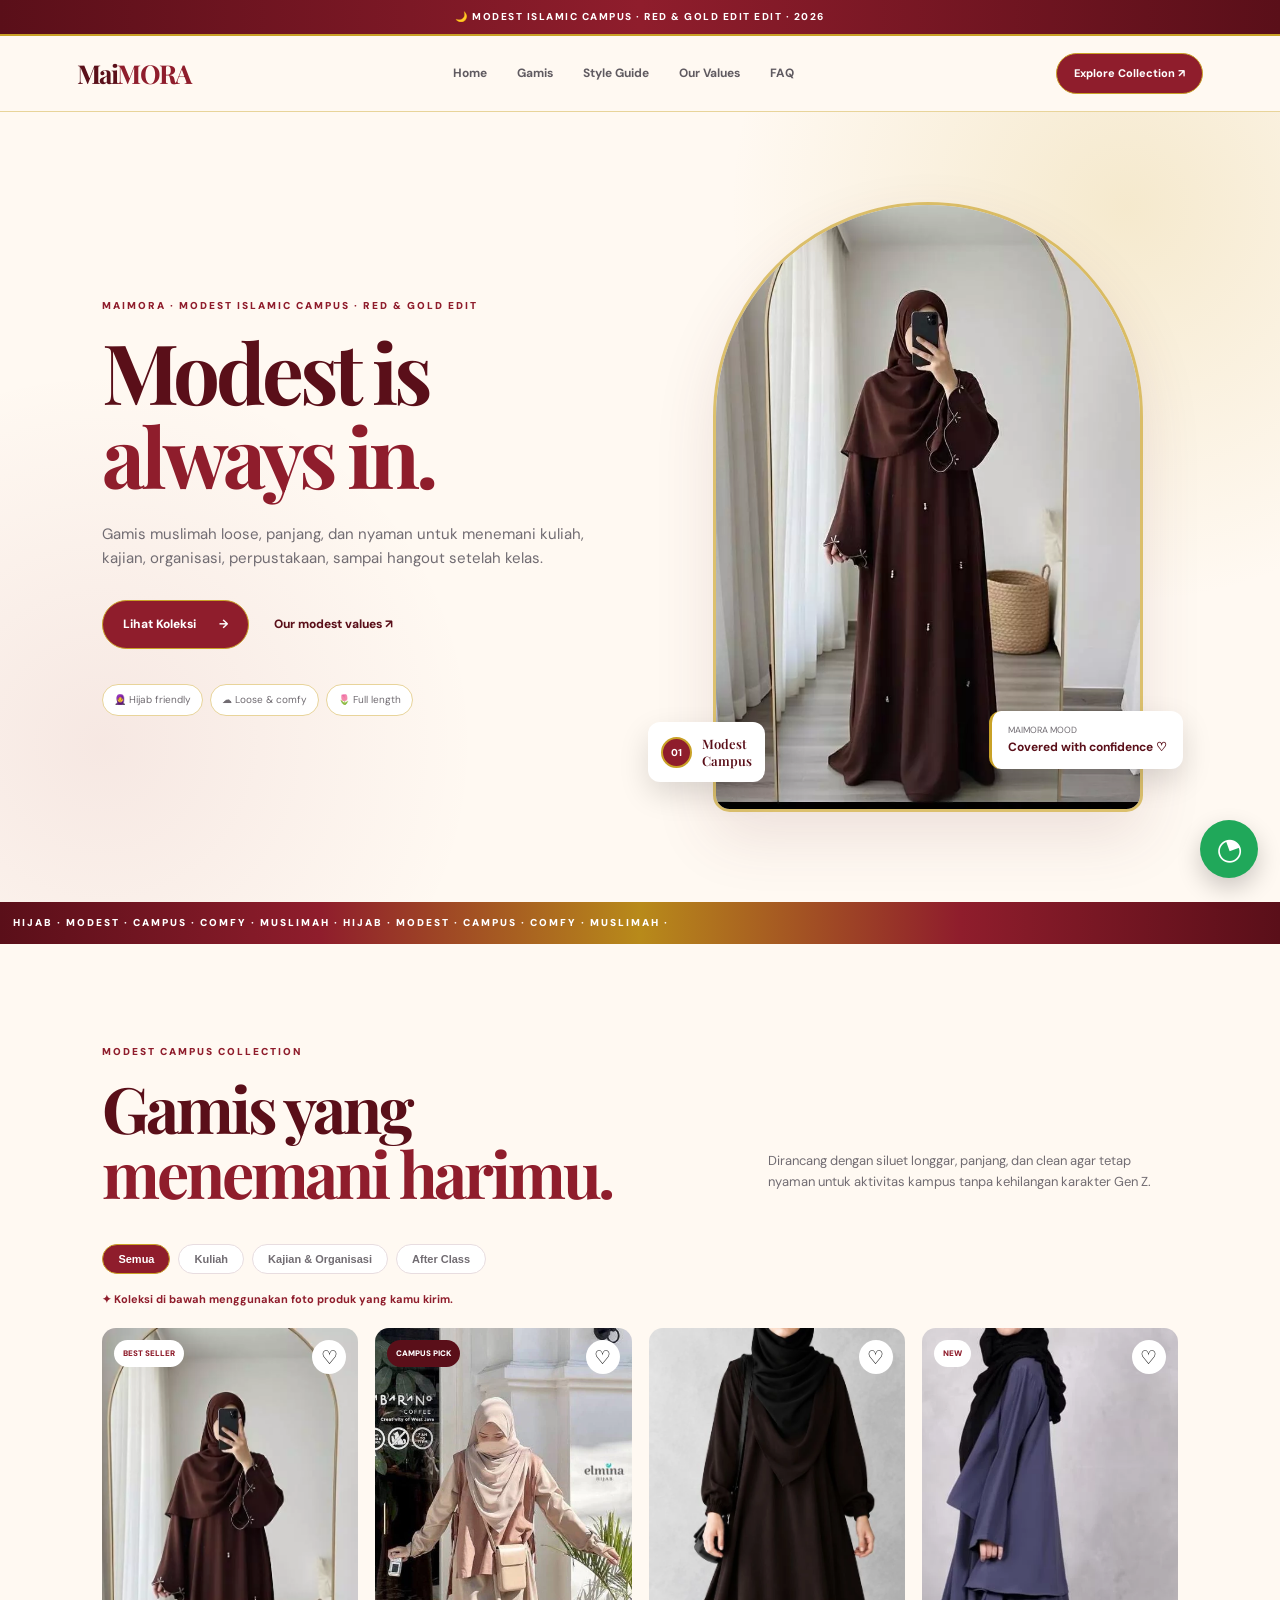
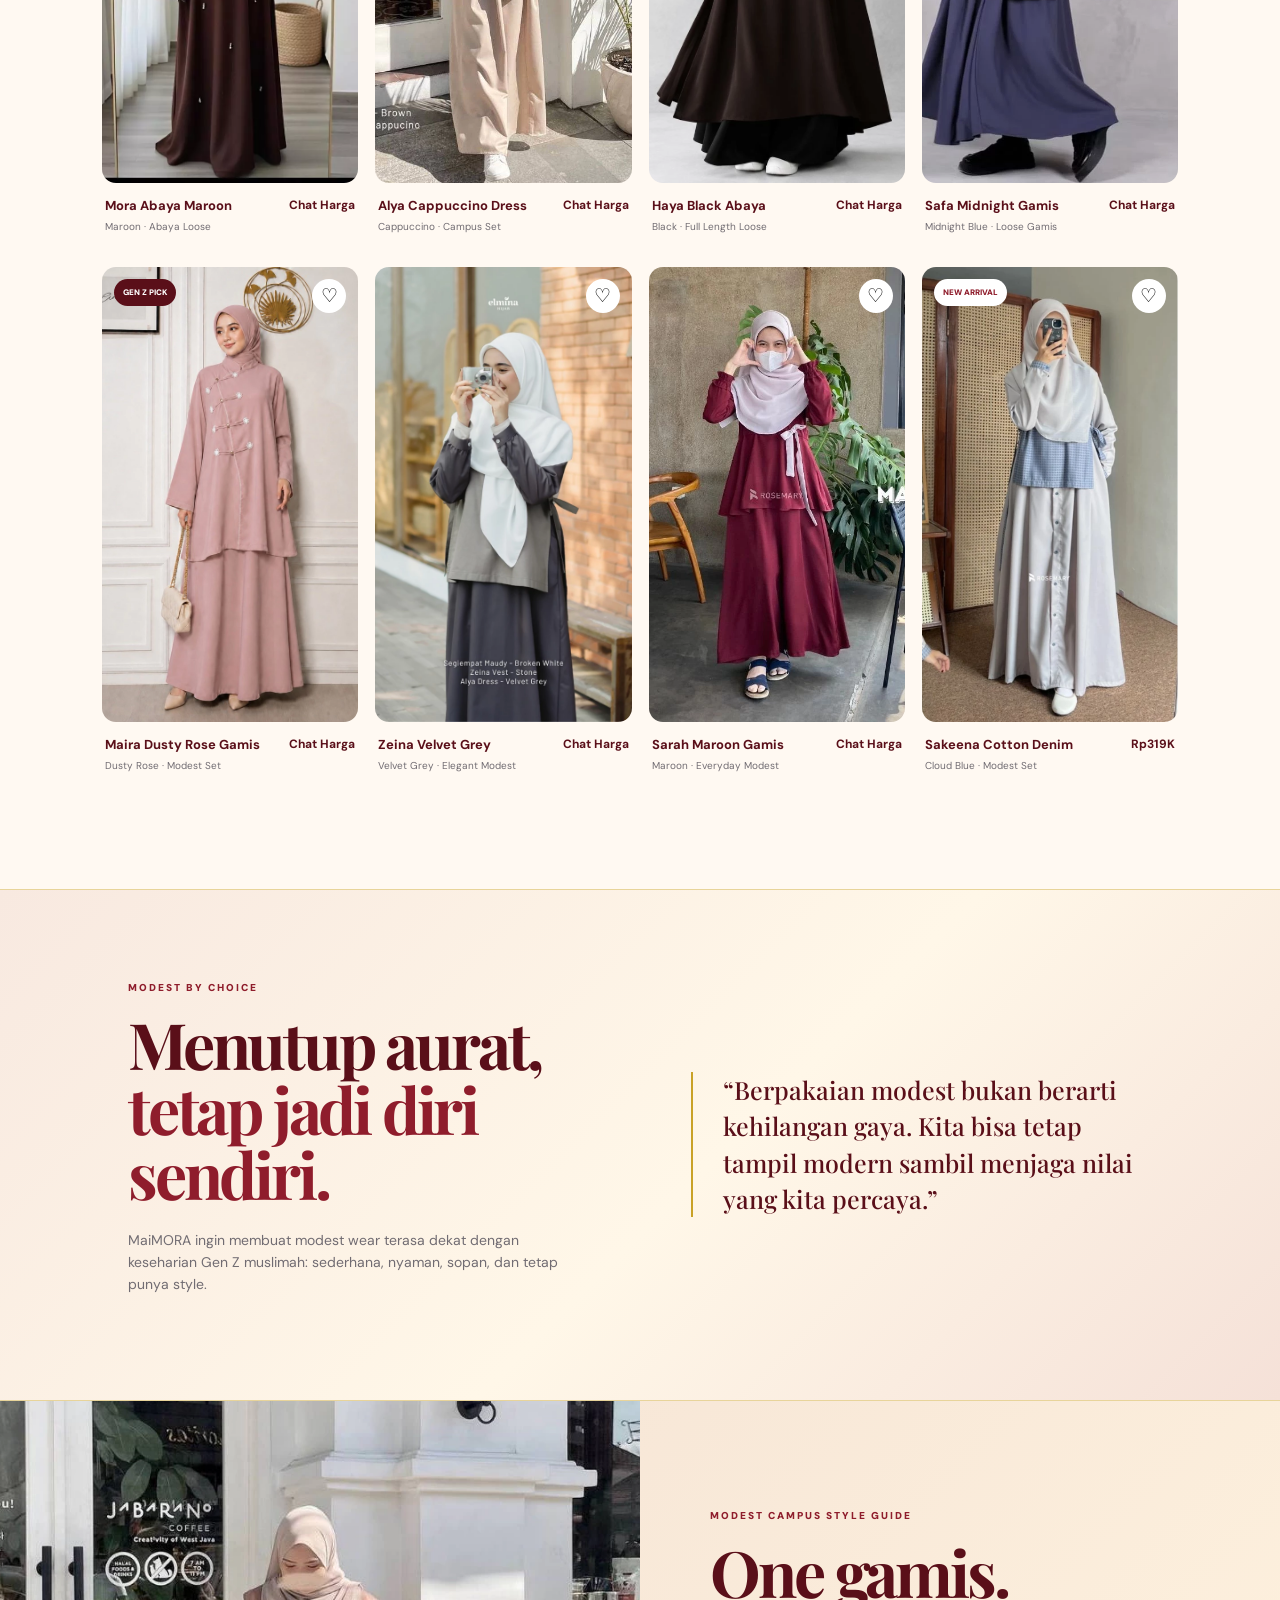
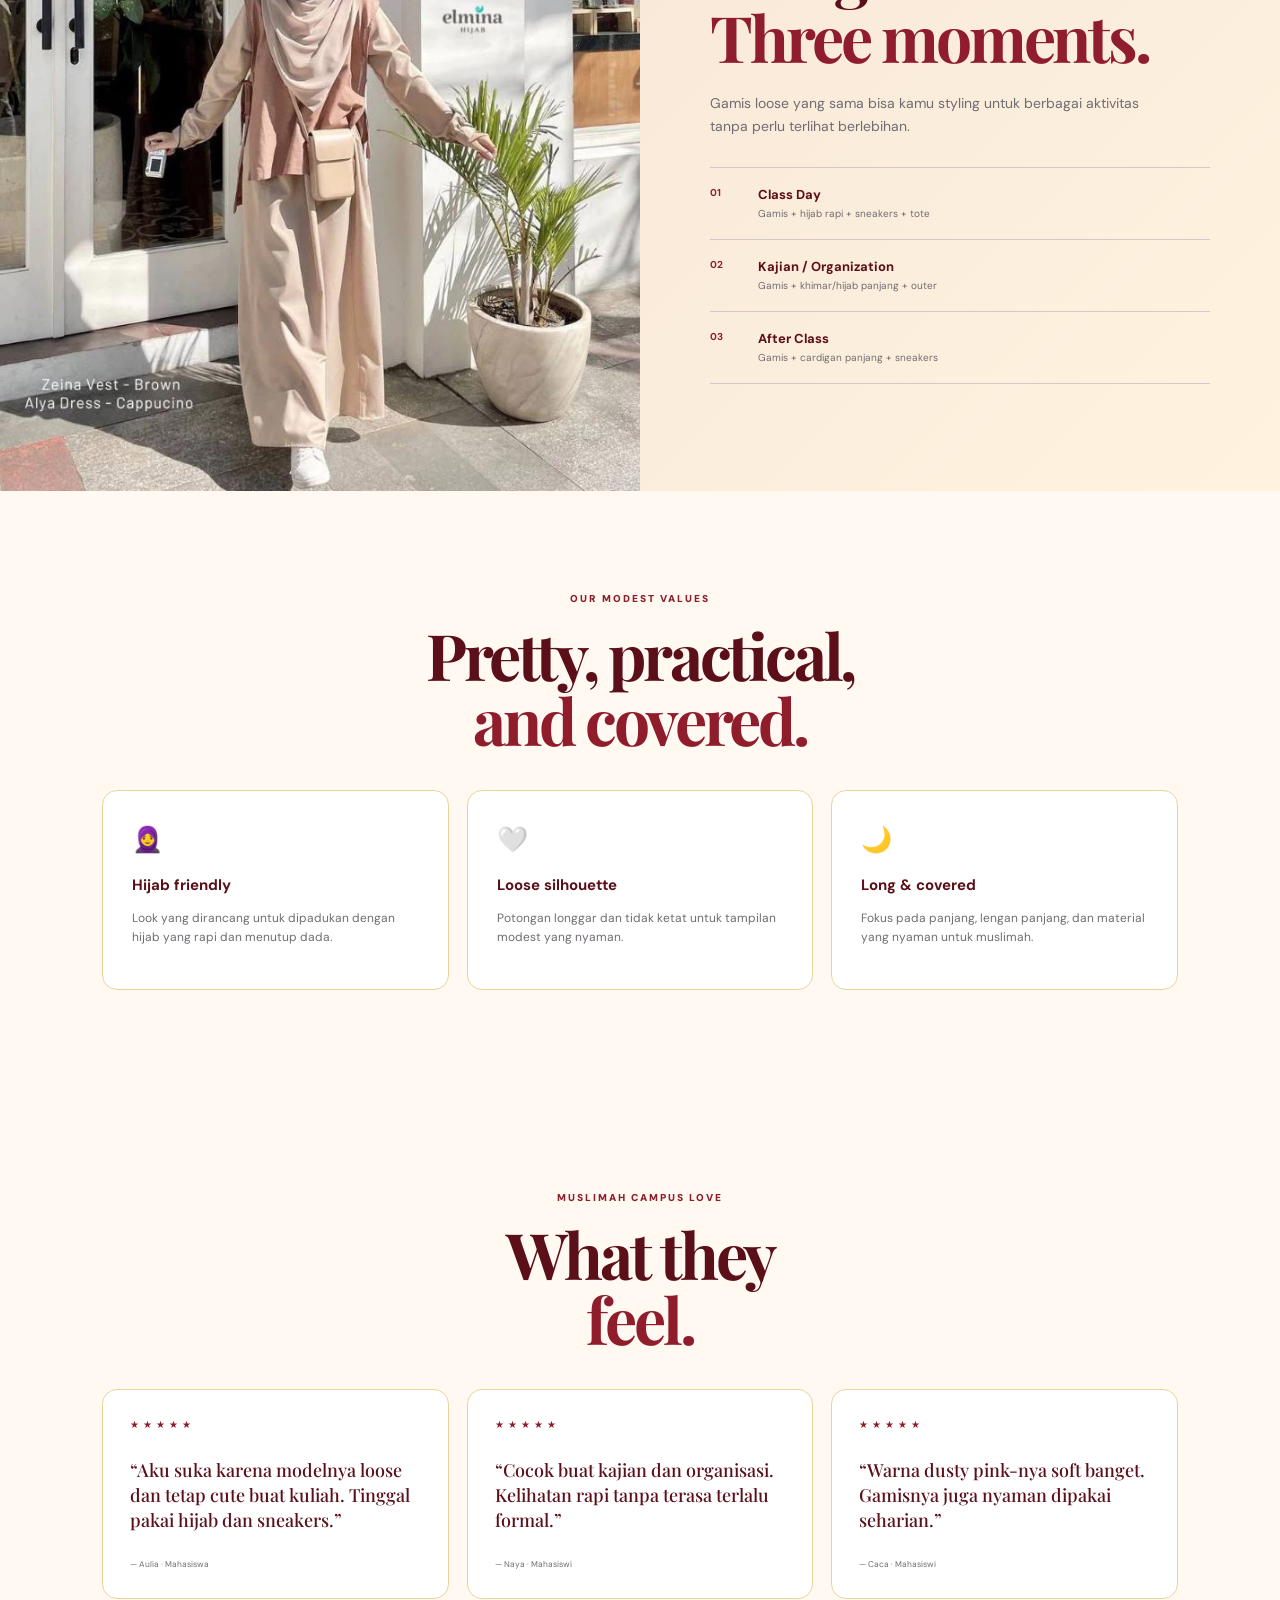
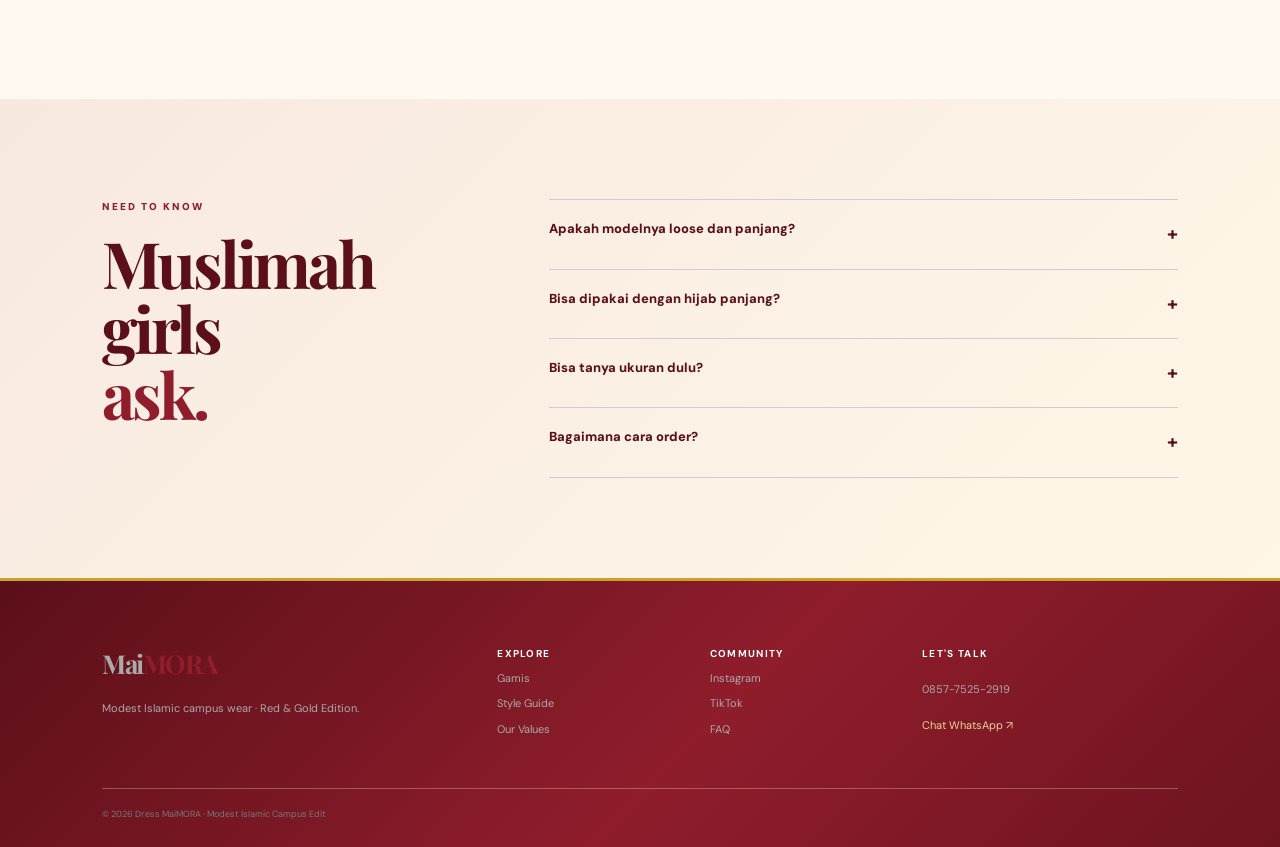
==== index.html @ 1675622a "Add files via upload" ====
<!doctype html><html lang="id"><head><meta charset="utf-8"><meta name="viewport" content="width=device-width,initial-scale=1"><meta name="description" content="Dress MaiMORA — modest Islamic campus wear untuk muslimah Gen Z"><title>Dress MaiMORA — Modest Islamic Campus</title><link rel="preconnect" href="https://fonts.googleapis.com"><link rel="preconnect" href="https://fonts.gstatic.com" crossorigin><link href="https://fonts.googleapis.com/css2?family=DM+Sans:wght@400;500;600;700;800&family=Playfair+Display:wght@500;600;700&display=swap" rel="stylesheet"><link rel="stylesheet" href="style.css"></head>
<body>
<div class="topbar">🌙 MODEST ISLAMIC CAMPUS · RED & GOLD EDIT EDIT · 2026</div>
<header><a class="logo" href="#home">Mai<span>MORA</span></a><button class="menu" aria-label="Buka menu">☰</button><nav><a href="#home">Home</a><a href="#collection">Gamis</a><a href="#style">Style Guide</a><a href="#values">Our Values</a><a href="#faq">FAQ</a></nav><a class="shop" href="#collection">Explore Collection ↗</a></header>
<main id="home">
<section class="hero">
<div class="hero-copy"><p class="eyebrow">MAIMORA · MODEST ISLAMIC CAMPUS · RED & GOLD EDIT</p><h1>Modest is<br><em>always in.</em></h1><p class="lead">Gamis muslimah loose, panjang, dan nyaman untuk menemani kuliah, kajian, organisasi, perpustakaan, sampai hangout setelah kelas.</p><div class="actions"><a class="btn" href="#collection">Lihat Koleksi <b>→</b></a><a class="link" href="#values">Our modest values ↗</a></div><div class="chips"><span>🧕 Hijab friendly</span><span>☁ Loose & comfy</span><span>🌷 Full length</span></div></div>
<div class="hero-art"><div class="hero-photo"><img src="assets/01-noor-chocolate-abaya.png" alt="Gamis abaya cokelat muslimah"></div><div class="quote-card"><small>MAIMORA MOOD</small><strong>Covered with confidence ♡</strong></div><div class="new-card"><b>01</b><span>Modest<br>Campus</span></div></div>
</section>
<div class="ticker">HIJAB · MODEST · CAMPUS · COMFY · MUSLIMAH · HIJAB · MODEST · CAMPUS · COMFY · MUSLIMAH ·</div>

<section class="section" id="collection">
<div class="heading"><div><p class="eyebrow">MODEST CAMPUS COLLECTION</p><h2>Gamis yang<br><em>menemani harimu.</em></h2></div><p>Dirancang dengan siluet longgar, panjang, dan clean agar tetap nyaman untuk aktivitas kampus tanpa kehilangan karakter Gen Z.</p></div>
<div class="filters"><button class="active" data-filter="all">Semua</button><button data-filter="daily">Kuliah</button><button data-filter="event">Kajian & Organisasi</button><button data-filter="hangout">After Class</button></div>
<p class="collection-note">✦ Koleksi di bawah menggunakan foto produk yang kamu kirim.</p><div class="products">
<article class="product" data-cat="event"><div class="pic"><img src="assets/mora-abaya-maroon.png" alt="Mora Abaya Maroon"><span>BEST SELLER</span><button class="fav">♡</button></div><div class="info"><div><h3>Mora Abaya Maroon</h3><p>Maroon · Abaya Loose</p></div><b>Chat Harga</b></div></article>
<article class="product" data-cat="hangout"><div class="pic"><img src="assets/02-cappuccino-campus.png" alt="Gamis cappuccino muslimah untuk campus"><span class="dark">CAMPUS PICK</span><button class="fav">♡</button></div><div class="info"><div><h3>Alya Cappuccino Dress</h3><p>Cappuccino · Campus Set</p></div><b>Chat Harga</b></div></article>
<article class="product" data-cat="daily"><div class="pic"><img src="assets/02-haya-black-abaya.png" alt="Gamis abaya hitam muslimah"><button class="fav">♡</button></div><div class="info"><div><h3>Haya Black Abaya</h3><p>Black · Full Length Loose</p></div><b>Chat Harga</b></div></article>
<article class="product" data-cat="daily"><div class="pic"><img src="assets/03-safa-midnight-gamis.png" alt="Gamis navy gelap muslimah"><span>NEW</span><button class="fav">♡</button></div><div class="info"><div><h3>Safa Midnight Gamis</h3><p>Midnight Blue · Loose Gamis</p></div><b>Chat Harga</b></div></article>
<article class="product" data-cat="hangout"><div class="pic"><img src="assets/04-maira-dusty-rose-gamis.png" alt="Gamis dusty rose muslimah"><span class="dark">GEN Z PICK</span><button class="fav">♡</button></div><div class="info"><div><h3>Maira Dusty Rose Gamis</h3><p>Dusty Rose · Modest Set</p></div><b>Chat Harga</b></div></article>
<article class="product" data-cat="event"><div class="pic"><img src="assets/06-grey-velvet.png" alt="Gamis grey velvet muslimah"><button class="fav">♡</button></div><div class="info"><div><h3>Zeina Velvet Grey</h3><p>Velvet Grey · Elegant Modest</p></div><b>Chat Harga</b></div></article>
<article class="product" data-cat="daily"><div class="pic"><img src="assets/05-sarah-maroon-gamis.png" alt="Gamis maroon muslimah"><button class="fav">♡</button></div><div class="info"><div><h3>Sarah Maroon Gamis</h3><p>Maroon · Everyday Modest</p></div><b>Chat Harga</b></div></article>
<article class="product" data-cat="daily">
<div class="pic"><img src="assets/sakeena-cotton-denim-new.png" alt="Sakeena Cotton Denim Gamis Muslimah">
<span>NEW ARRIVAL</span><button class="fav">♡</button></div>
<div class="info"><div><h3>Sakeena Cotton Denim</h3><p>Cloud Blue · Modest Set</p></div><b>Rp319K</b></div>
</article></div></section>

<section class="islamic-note"><div><p class="eyebrow">MODEST BY CHOICE</p><h2>Menutup aurat,<br><em>tetap jadi diri sendiri.</em></h2><p>MaiMORA ingin membuat modest wear terasa dekat dengan keseharian Gen Z muslimah: sederhana, nyaman, sopan, dan tetap punya style.</p></div><div class="dua">“Berpakaian modest bukan berarti kehilangan gaya. Kita bisa tetap tampil modern sambil menjaga nilai yang kita percaya.”</div></section>

<section class="split" id="style"><div class="split-img"><img src="assets/02-cappuccino-campus.png" alt="Inspirasi outfit modest campus muslimah"></div><div class="split-copy"><p class="eyebrow">MODEST CAMPUS STYLE GUIDE</p><h2>One gamis.<br><em>Three moments.</em></h2><p>Gamis loose yang sama bisa kamu styling untuk berbagai aktivitas tanpa perlu terlihat berlebihan.</p><div class="moods"><div><b>01</b><span><strong>Class Day</strong><small>Gamis + hijab rapi + sneakers + tote</small></span></div><div><b>02</b><span><strong>Kajian / Organization</strong><small>Gamis + khimar/hijab panjang + outer</small></span></div><div><b>03</b><span><strong>After Class</strong><small>Gamis + cardigan panjang + sneakers</small></span></div></div></div></section>

<section class="section" id="values"><div class="heading center"><div><p class="eyebrow">OUR MODEST VALUES</p><h2>Pretty, practical,<br><em>and covered.</em></h2></div></div><div class="reason-grid"><div><i>🧕</i><h3>Hijab friendly</h3><p>Look yang dirancang untuk dipadukan dengan hijab yang rapi dan menutup dada.</p></div><div><i>🤍</i><h3>Loose silhouette</h3><p>Potongan longgar dan tidak ketat untuk tampilan modest yang nyaman.</p></div><div><i>🌙</i><h3>Long & covered</h3><p>Fokus pada panjang, lengan panjang, dan material yang nyaman untuk muslimah.</p></div></div></section>

<section class="section reviews"><div class="heading center"><div><p class="eyebrow">MUSLIMAH CAMPUS LOVE</p><h2>What they<br><em>feel.</em></h2></div></div><div class="review-grid"><blockquote>★★★★★<p>“Aku suka karena modelnya loose dan tetap cute buat kuliah. Tinggal pakai hijab dan sneakers.”</p><small>— Aulia · Mahasiswa</small></blockquote><blockquote>★★★★★<p>“Cocok buat kajian dan organisasi. Kelihatan rapi tanpa terasa terlalu formal.”</p><small>— Naya · Mahasiswi</small></blockquote><blockquote>★★★★★<p>“Warna dusty pink-nya soft banget. Gamisnya juga nyaman dipakai seharian.”</p><small>— Caca · Mahasiswi</small></blockquote></div></section>

<section class="section faq" id="faq"><div><p class="eyebrow">NEED TO KNOW</p><h2>Muslimah girls<br><em>ask.</em></h2></div><div class="faqs"><details><summary>Apakah modelnya loose dan panjang?<b>+</b></summary><p>Campus Edit menggunakan konsep modest dengan siluet longgar dan panjang. Detail ukuran tetap perlu dicek melalui size chart sebelum order.</p></details><details><summary>Bisa dipakai dengan hijab panjang?<b>+</b></summary><p>Bisa. Koleksi dibuat dengan vibe hijab-friendly dan cocok dipadukan dengan hijab yang menutup dada.</p></details><details><summary>Bisa tanya ukuran dulu?<b>+</b></summary><p>Bisa. Hubungi admin melalui WhatsApp untuk size chart dan stok terbaru.</p></details><details><summary>Bagaimana cara order?<b>+</b></summary><p>Klik tombol WhatsApp di kanan bawah dan template pesan akan otomatis terisi.</p></details></div></section>
</main>
<footer><div class="foot-brand"><a class="logo">Mai<span>MORA</span></a><p>Modest Islamic campus wear · Red & Gold Edition.</p></div><div><b>Explore</b><a href="#collection">Gamis</a><a href="#style">Style Guide</a><a href="#values">Our Values</a></div><div><b>Community</b><a href="#">Instagram</a><a href="#">TikTok</a><a href="#faq">FAQ</a></div><div><b>Let's talk</b><p>0857-7525-2919</p><a class="wa-link" target="_blank" href="https://wa.me/6285775252919?text=HAI%20KAK%2C%20MAU%20DRESS%20MUSLIMAH......">Chat WhatsApp ↗</a></div><small class="copy">© 2026 Dress MaiMORA · Modest Islamic Campus Edit</small></footer>
<a class="wa" target="_blank" aria-label="Chat WhatsApp" href="https://wa.me/6285775252919?text=HAI%20KAK%2C%20MAU%20DRESS%20MUSLIMAH......"><span>◔</span><em>Chat via WhatsApp</em></a><button class="up">↑</button><script src="script.js"></script></body></html>
---- style.css ----
*{box-sizing:border-box}html{scroll-behavior:smooth}body{margin:0;background:#FFF9F2;color:#5A0F19;font-family:"DM Sans",sans-serif;line-height:1.6}a{text-decoration:none;color:inherit}img{display:block;width:100%;height:100%;object-fit:cover}.topbar{background:#5A0F19;color:#fff;text-align:center;padding:9px;font-size:10px;font-weight:800;letter-spacing:.15em}.logo{font:700 26px "Playfair Display",serif;letter-spacing:-.06em}.logo span,em{color:#8F1D2C;font-style:normal}header{height:76px;padding:0 6%;display:flex;align-items:center;justify-content:space-between;position:sticky;top:0;z-index:20;background:#FFF9F2f2;backdrop-filter:blur(15px);border-bottom:1px solid #e8dde0}nav{display:flex;gap:30px}nav a{font-size:12px;font-weight:700;color:#605b61}.shop,.btn{background:#5A0F19;color:#fff;border-radius:99px}.shop{font-size:11px;padding:11px 17px;font-weight:800}.menu{display:none;border:0;background:none;font-size:24px}.hero{min-height:calc(100vh - 110px);padding:55px 8%;display:grid;grid-template-columns:1fr 1fr;align-items:center;gap:7%}.eyebrow{color:#8F1D2C;font-size:10px;letter-spacing:.2em;font-weight:900;margin:0 0 15px}h1,h2{font-family:"Playfair Display",serif;line-height:1.02;letter-spacing:-.05em}h1{font-size:clamp(50px,6.5vw,88px);margin:0}h2{font-size:clamp(40px,5vw,64px);margin:0}.lead{color:#716c72;max-width:570px;font-size:15px;margin:24px 0 30px}.actions{display:flex;gap:25px;align-items:center}.btn{padding:14px 20px;font-size:12px;font-weight:800}.btn b{margin-left:20px}.link{font-size:12px;font-weight:800}.chips{display:flex;gap:7px;flex-wrap:wrap;margin-top:35px}.chips span{font-size:10px;color:#716c72;border:1px solid #e8dde0;background:#fff;padding:7px 11px;border-radius:99px}.hero-art{height:610px;position:relative;display:flex;justify-content:center}.hero-photo{height:100%;width:min(450px,86%);border-radius:230px 230px 18px 18px;overflow:hidden;box-shadow:0 25px 60px #6e344220}.quote-card{position:absolute;right:-1%;bottom:43px;background:#fff;border-radius:12px;padding:12px 16px;box-shadow:0 12px 30px #0002;display:flex;flex-direction:column}.quote-card small{font-size:9px;color:#716c72}.quote-card strong{font-size:12px}.new-card{position:absolute;left:-30px;bottom:30px;background:#fff;padding:13px;border-radius:12px;box-shadow:0 12px 30px #0002;display:flex;align-items:center;gap:10px;font:600 13px "Playfair Display",serif}.new-card b{width:31px;height:31px;background:#8F1D2C;color:#fff;border-radius:50%;display:grid;place-items:center;font:800 10px "DM Sans"}.ticker{background:#8F1D2C;color:#fff;overflow:hidden;white-space:nowrap;padding:13px;font-size:10px;font-weight:900;letter-spacing:.2em}.ticker span{display:inline-block;animation:scroll 24s linear infinite}@keyframes scroll{to{transform:translateX(-30%)}}.section{padding:100px 8%}.heading{display:flex;justify-content:space-between;align-items:end;gap:35px;margin-bottom:38px}.heading>p{max-width:410px;color:#716c72;font-size:13px}.center{justify-content:center;text-align:center}.filters{display:flex;gap:8px;flex-wrap:wrap;margin-bottom:25px}.filters button{border:1px solid #e8dde0;background:#fff;color:#716c72;padding:8px 15px;border-radius:99px;font-size:11px;font-weight:800;cursor:pointer}.filters button.active{background:#5A0F19;color:#fff}.products{display:grid;grid-template-columns:repeat(4,1fr);gap:17px}.pic{height:455px;border-radius:14px;overflow:hidden;position:relative;background:#eee}.pic img{transition:.45s}.product:hover .pic img{transform:scale(1.04)}.pic>span{position:absolute;top:12px;left:12px;background:#fff;color:#8F1D2C;border-radius:99px;padding:7px 9px;font-size:8px;font-weight:900}.pic>span.dark{background:#5A0F19;color:#fff}.fav{position:absolute;right:12px;top:12px;width:34px;height:34px;border:0;border-radius:50%;background:#fff;font-size:19px;cursor:pointer}.fav.active{background:#8F1D2C;color:#fff}.info{display:flex;justify-content:space-between;gap:10px;padding:13px 3px}.info h3{font-size:13px;margin:0}.info p{font-size:10px;color:#716c72;margin:2px 0}.info>b{font-size:12px}.product.hide{display:none}.islamic-note{padding:90px 10%;display:grid;grid-template-columns:1fr 1fr;gap:10%;background:#F8E9E0;align-items:center}.islamic-note p:not(.eyebrow){color:#716c72;font-size:14px;max-width:530px;margin-top:22px}.dua{font:500 25px/1.45 "Playfair Display",serif;border-left:2px solid #8F1D2C;padding-left:30px}.split{display:grid;grid-template-columns:1fr 1fr;background:#F4E2D4}.split-img{height:690px}.split-copy{padding:80px 11%;display:flex;flex-direction:column;justify-content:center}.split-copy>p:not(.eyebrow){color:#716c72;font-size:14px;max-width:470px;margin:23px 0 30px}.moods{border-top:1px solid #d8c6cb}.moods>div{display:grid;grid-template-columns:38px 1fr;gap:10px;padding:17px 0;border-bottom:1px solid #d8c6cb}.moods b{color:#8F1D2C;font-size:10px}.moods strong,.moods small{display:block}.moods strong{font-size:13px}.moods small{font-size:10px;color:#716c72}.reason-grid,.review-grid{display:grid;grid-template-columns:repeat(3,1fr);gap:18px}.reason-grid div{background:#fff;border:1px solid #e8dde0;border-radius:15px;padding:29px}.reason-grid i{font-style:normal;font-size:25px}.reason-grid h3{font-size:15px;margin:13px 0 6px}.reason-grid p{font-size:12px;color:#716c72}.review-grid blockquote{margin:0;background:#fff;border:1px solid #e8dde0;border-radius:15px;padding:27px;min-height:210px;display:flex;flex-direction:column;color:#8F1D2C;letter-spacing:4px;font-size:10px}.review-grid p{font:500 18px/1.4 "Playfair Display",serif;color:#5A0F19;letter-spacing:0;margin:auto 0}.review-grid small{color:#716c72;letter-spacing:0}.faq{display:grid;grid-template-columns:.7fr 1.3fr;gap:10%;background:#F8E9E0}.faqs details{border-top:1px solid #d8c9ce;padding:19px 0}.faqs details:last-child{border-bottom:1px solid #d8c9ce}.faqs summary{list-style:none;cursor:pointer;display:flex;justify-content:space-between;font-size:13px;font-weight:800}.faqs summary::-webkit-details-marker{display:none}.faqs summary b{font-size:19px}.faqs p{font-size:12px;color:#716c72}footer{background:#5A0F19;color:#fff;padding:65px 8% 25px;display:grid;grid-template-columns:2fr 1fr 1fr 1.4fr;gap:30px}footer>div{display:flex;flex-direction:column;gap:8px}footer b{font-size:10px;letter-spacing:.13em;text-transform:uppercase}footer p,footer a{font-size:11px;color:#aaa}.wa-link{color:#e7a0b5!important}.copy{grid-column:1/-1;border-top:1px solid #454247;padding-top:18px;color:#777;font-size:9px;margin-top:20px}.wa{position:fixed;right:22px;bottom:22px;width:58px;height:58px;border-radius:50%;background:#20a85a;color:#fff;display:grid;place-items:center;z-index:50;box-shadow:0 10px 25px #0003}.wa>span{font-size:30px;transform:rotate(-20deg)}.wa em{position:absolute;right:68px;background:#5A0F19;color:#fff;padding:7px 10px;border-radius:7px;font:10px "DM Sans";white-space:nowrap;opacity:0;transition:.2s}.wa:hover em{opacity:1}.up{position:fixed;right:28px;bottom:93px;width:40px;height:40px;border:0;border-radius:50%;background:#fff;box-shadow:0 5px 18px #0002;opacity:0;pointer-events:none}.up.show{opacity:1;pointer-events:auto}@media(max-width:900px){nav{gap:15px}.hero{padding:50px 6%;gap:4%}.hero-art{height:520px}.products{grid-template-columns:repeat(2,1fr)}.section{padding:80px 6%}}@media(max-width:700px){header{height:68px}.menu{display:block}.shop{display:none}nav{display:none;position:absolute;top:68px;left:0;right:0;background:#FFF9F2;padding:20px 7%;flex-direction:column;border-bottom:1px solid #e8dde0}nav.open{display:flex}.hero{grid-template-columns:1fr;padding:48px 6%}.hero-art{height:470px;margin-top:20px}.hero-photo{width:78%}.new-card{left:0}.quote-card{right:0}.heading{display:block}.heading>p{margin-top:15px}.islamic-note{grid-template-columns:1fr;gap:35px;padding:70px 8%}.dua{font-size:21px}.split{grid-template-columns:1fr}.split-img{height:450px}.split-copy{padding:65px 8%}.reason-grid,.review-grid{grid-template-columns:1fr}.faq{grid-template-columns:1fr;gap:35px}footer{grid-template-columns:1fr 1fr;padding:55px 7%}}@media(max-width:450px){h1{font-size:48px}.products{gap:12px}.pic{height:285px}.info{display:block}.info>b{display:block;margin-top:5px}.wa{right:15px;bottom:16px}.wa em{display:none}footer{grid-template-columns:1fr}.copy{grid-column:auto}}
.collection-note{font-size:11px;color:#8F1D2C;margin:-8px 0 20px;font-weight:700}

.collection-note{font-size:11px;color:#8F1D2C;margin:-8px 0 20px;font-weight:700}
.products{grid-template-columns:repeat(4,1fr)}
@media(max-width:1100px){.products{grid-template-columns:repeat(3,1fr)}}
@media(max-width:700px){.products{grid-template-columns:repeat(2,1fr)}}
@media(max-width:450px){.products{grid-template-columns:1fr 1fr}}

/* Mora Abaya image fix */
.pic img{background:#f3eeee}

/* MaiMORA Red & Gold Edition */
:root{--mm-red:#8F1D2C;--mm-deep:#5A0F19;--mm-gold:#C9A227;--mm-gold-light:#E8D49A}
body{background:#FFF9F2}
.topbar{background:linear-gradient(90deg,var(--mm-deep),var(--mm-red),var(--mm-deep));border-bottom:2px solid var(--mm-gold)}
header{background:rgba(255,249,242,.94);border-bottom:1px solid var(--mm-gold-light)}
.logo span,.eyebrow,em{color:var(--mm-red)}
.shop,.btn,.filters button.active{background:var(--mm-red);border:1px solid var(--mm-gold)}
.ticker{background:linear-gradient(90deg,var(--mm-deep),var(--mm-red),#B88A1A,var(--mm-red),var(--mm-deep));}
.hero{background:radial-gradient(circle at 88% 12%,rgba(201,162,39,.18),transparent 30%),radial-gradient(circle at 8% 80%,rgba(143,29,44,.08),transparent 28%)}
.hero-photo{border:3px solid rgba(201,162,39,.65)}
.new-card b{background:var(--mm-red);border:2px solid var(--mm-gold)}
.quote-card{border-left:3px solid var(--mm-gold)}
.chips span{border-color:var(--mm-gold-light)}
.islamic-note{background:linear-gradient(135deg,#F8E9E0,#FFF7E8 55%,#F5E1D8);border-top:1px solid var(--mm-gold-light);border-bottom:1px solid var(--mm-gold-light)}
.dua{border-left-color:var(--mm-gold)}
.split{background:linear-gradient(135deg,#F4E2D4,#FFF3DF)}
.reason-grid div,.review-grid blockquote{border-color:var(--mm-gold-light)}
.faq{background:linear-gradient(135deg,#F8E9E0,#FFF7E8)}
footer{background:linear-gradient(135deg,#5A0F19,#8F1D2C 55%,#6E1320);border-top:3px solid var(--mm-gold)}
.wa-link{color:#E8D49A!important}
.copy{border-top-color:rgba(232,212,154,.35)}
.pic>span{color:var(--mm-red)}
.collection-note{color:var(--mm-red)}
.fav.active{background:var(--mm-red)}
@media(max-width:700px){nav{background:#FFF9F2}}
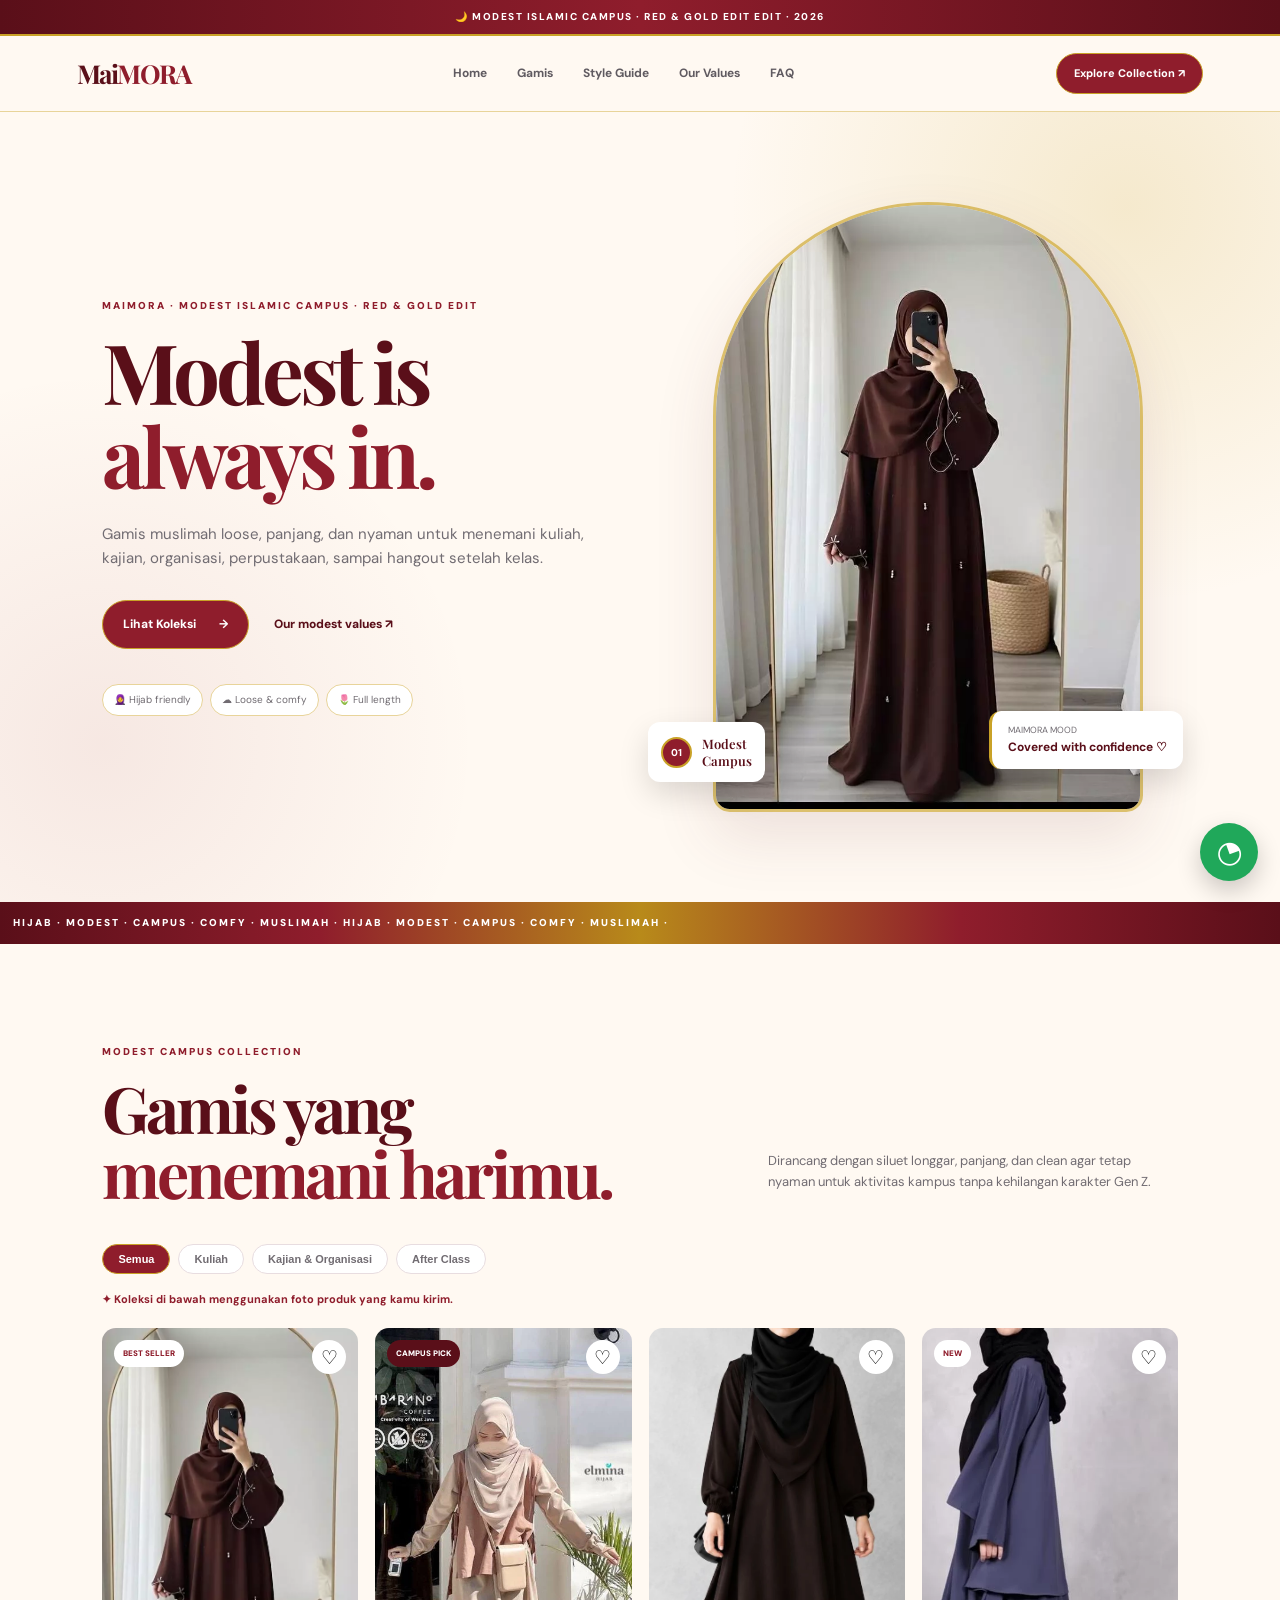
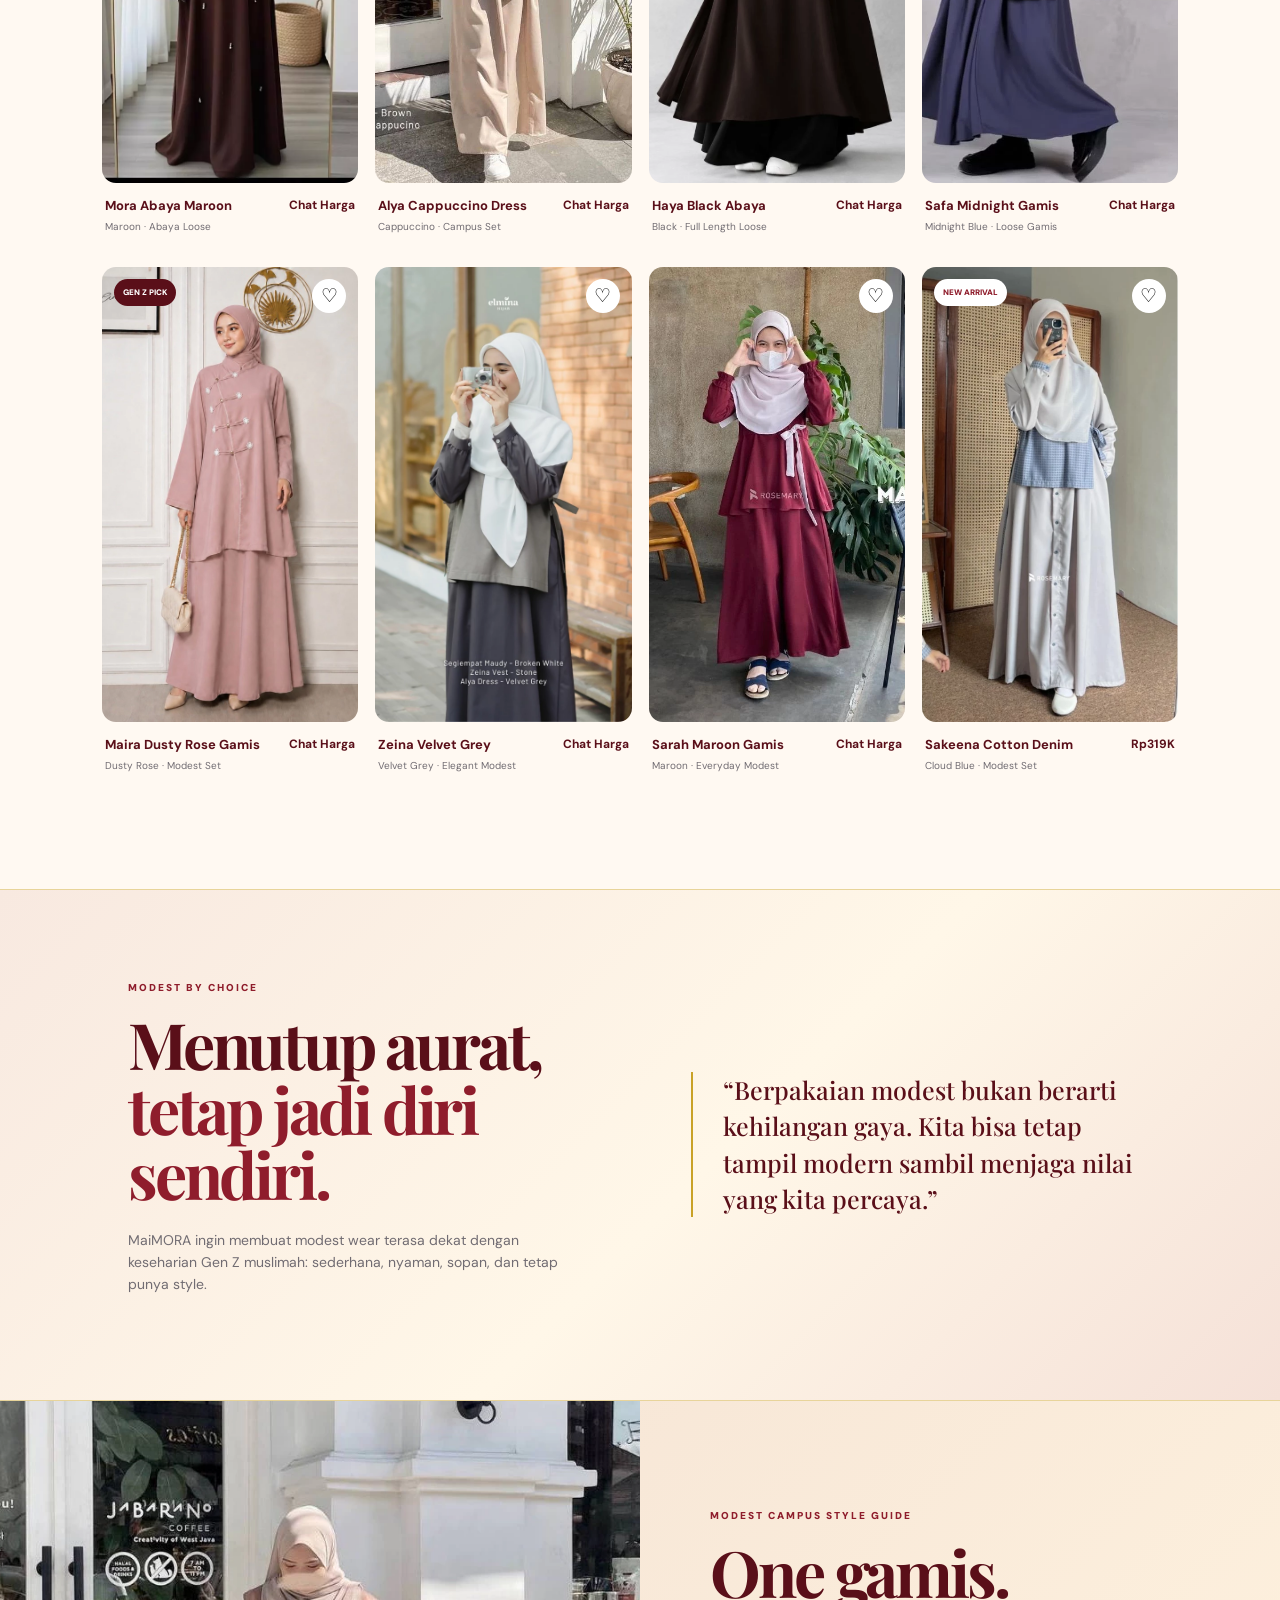
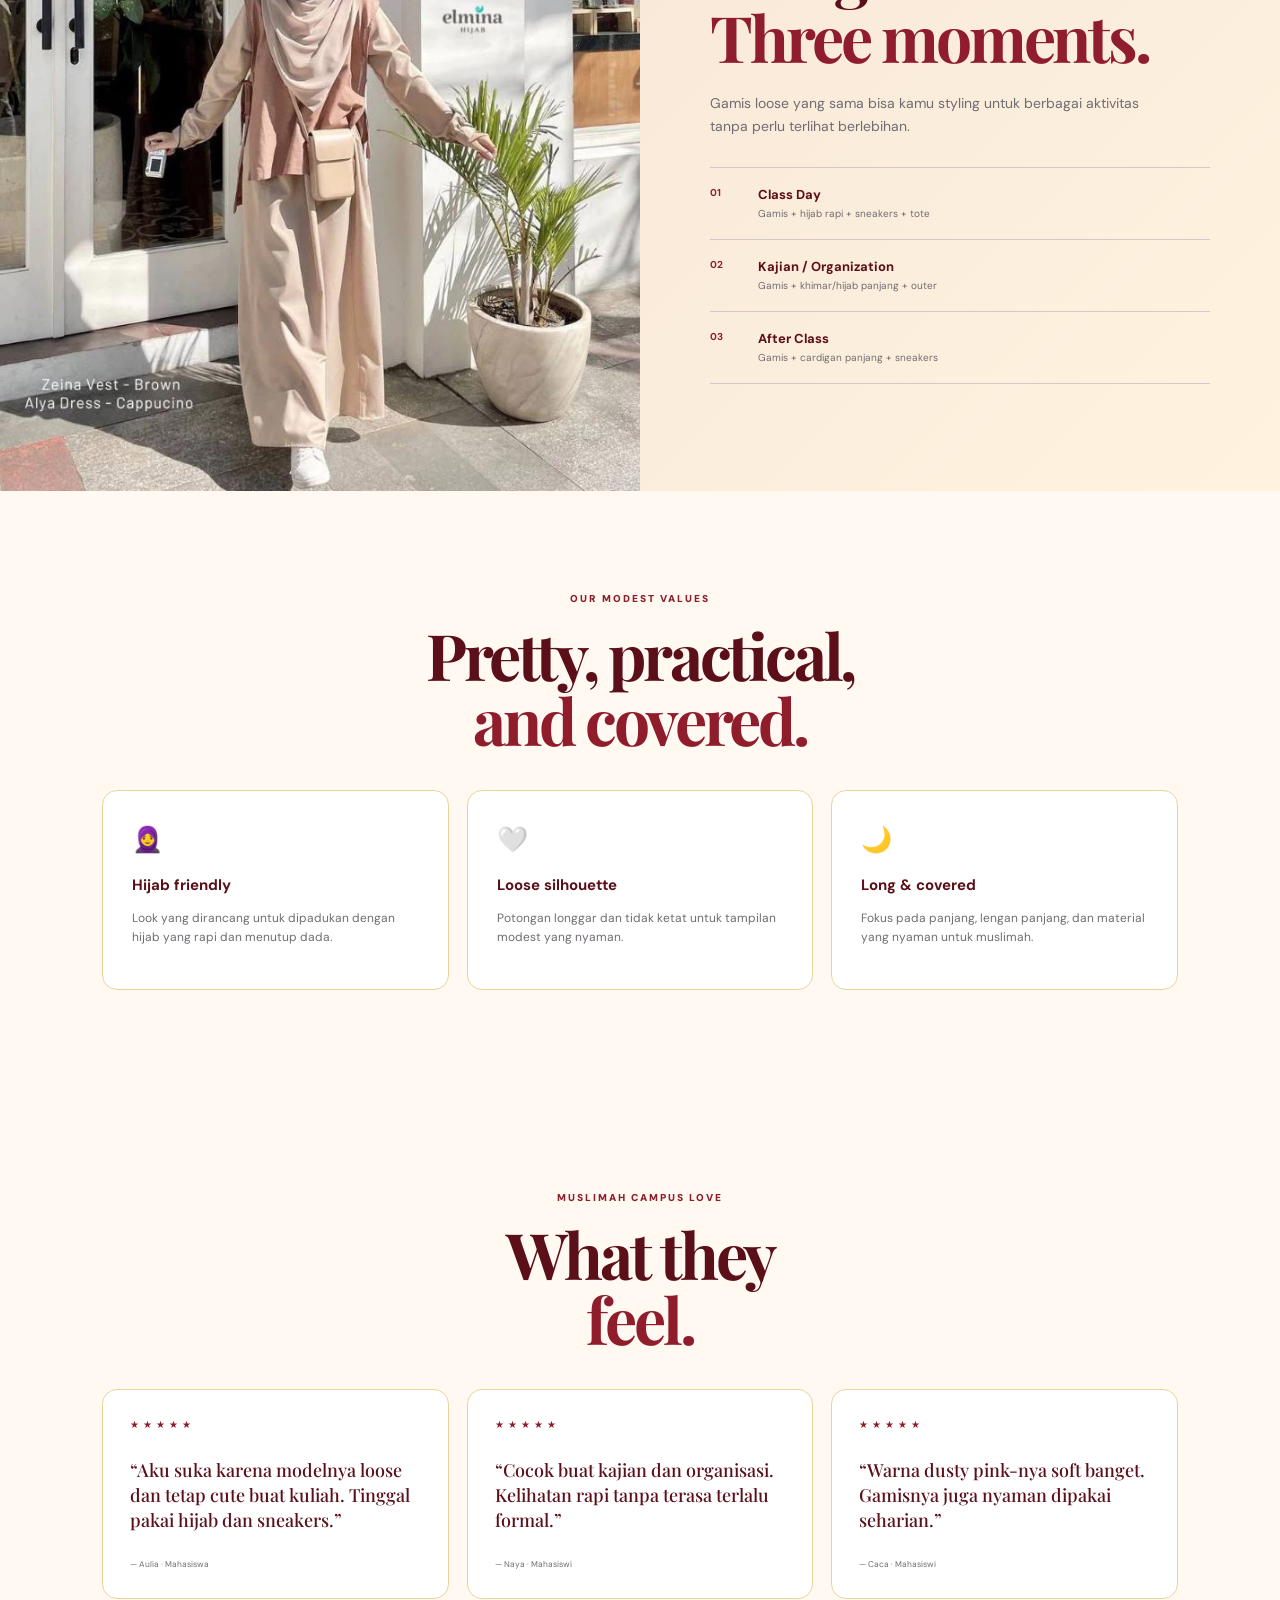
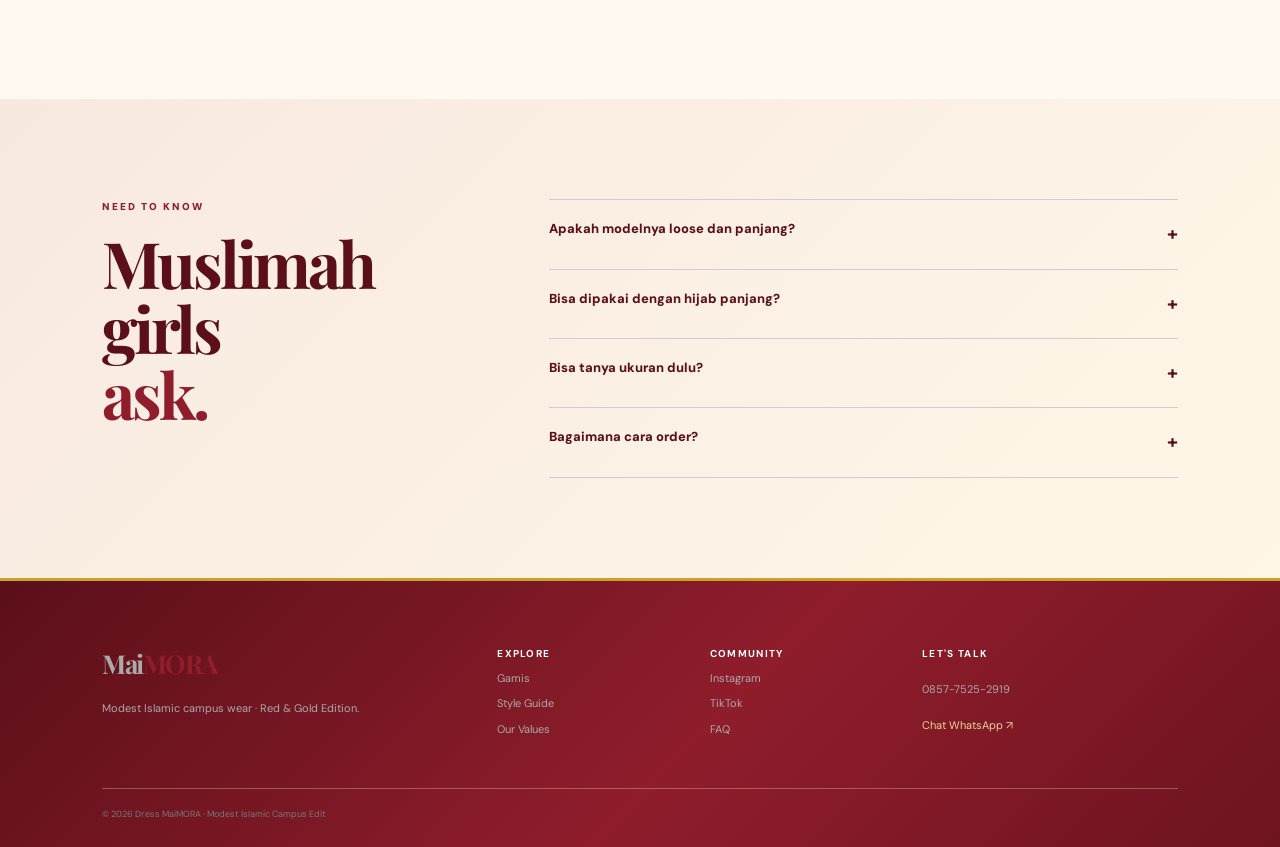
==== commit 7a8dfa38: "Add files via upload" ====
--- a/index.html
+++ b/index.html
@@ -1,4 +1,115 @@
-<!doctype html><html lang="id"><head><meta charset="utf-8"><meta name="viewport" content="width=device-width,initial-scale=1"><meta name="description" content="Dress MaiMORA — modest Islamic campus wear untuk muslimah Gen Z"><title>Dress MaiMORA — Modest Islamic Campus</title><link rel="preconnect" href="https://fonts.googleapis.com"><link rel="preconnect" href="https://fonts.gstatic.com" crossorigin><link href="https://fonts.googleapis.com/css2?family=DM+Sans:wght@400;500;600;700;800&family=Playfair+Display:wght@500;600;700&display=swap" rel="stylesheet"><link rel="stylesheet" href="style.css"></head>
+<!doctype html>
+<html lang="id">
+<head>
+<meta charset="utf-8">
+<meta name="viewport" content="width=device-width,initial-scale=1">
+<title>Dress MaiMORA — Modest Islamic Campus | Gamis Muslimah Gen Z</title>
+<meta name="description" content="Dress MaiMORA — modest Islamic campus wear untuk muslimah Gen Z. Gamis loose, panjang, hijab-friendly untuk kuliah, kajian, organisasi, dan after class. Red & Gold Edition.">
+<meta name="keywords" content="gamis muslimah, dress muslimah, modest wear, hijab friendly, gamis campus, abaya loose, gamis gen z, modest islamic campus, MaiMORA">
+<meta name="author" content="MaiMORA">
+<meta name="robots" content="index, follow, max-image-preview:large, max-snippet:-1, max-video-preview:-1">
+<meta name="googlebot" content="index, follow">
+<link rel="canonical" href="https://maimora.my.id/">
+
+<!-- Favicon & Icons -->
+<link rel="icon" type="image/svg+xml" href="/favicon.svg">
+<link rel="icon" type="image/png" sizes="32x32" href="/favicon-32x32.png">
+<link rel="icon" type="image/png" sizes="16x16" href="/favicon-16x16.png">
+<link rel="apple-touch-icon" sizes="180x180" href="/assets/apple-touch-icon.png">
+<link rel="manifest" href="/site.webmanifest">
+<meta name="theme-color" content="#5A0F19">
+<meta name="msapplication-TileColor" content="#5A0F19">
+
+<!-- Open Graph / Facebook / WhatsApp / Telegram -->
+<meta property="og:type" content="website">
+<meta property="og:url" content="https://maimora.my.id/">
+<meta property="og:title" content="Dress MaiMORA — Modest Islamic Campus">
+<meta property="og:description" content="Gamis muslimah loose, panjang, dan nyaman untuk menemani kuliah, kajian, organisasi, sampai hangout setelah kelas. Hijab friendly · Loose & comfy · Full length.">
+<meta property="og:image" content="https://maimora.my.id/assets/og-image.jpg">
+<meta property="og:image:secure_url" content="https://maimora.my.id/assets/og-image.jpg">
+<meta property="og:image:type" content="image/jpeg">
+<meta property="og:image:width" content="1200">
+<meta property="og:image:height" content="630">
+<meta property="og:image:alt" content="Dress MaiMORA - Modest Islamic Campus Gamis">
+<meta property="og:site_name" content="MaiMORA">
+<meta property="og:locale" content="id_ID">
+
+<!-- Twitter Card -->
+<meta name="twitter:card" content="summary_large_image">
+<meta name="twitter:url" content="https://maimora.my.id/">
+<meta name="twitter:title" content="Dress MaiMORA — Modest Islamic Campus">
+<meta name="twitter:description" content="Gamis muslimah loose, panjang, dan nyaman untuk menemani kuliah, kajian, organisasi, sampai hangout setelah kelas. Hijab friendly · Loose & comfy · Full length.">
+<meta name="twitter:image" content="https://maimora.my.id/assets/og-image.jpg">
+<meta name="twitter:image:alt" content="Dress MaiMORA - Modest Islamic Campus Gamis">
+
+<!-- Structured Data: Organization + WebSite + Product Collection -->
+<script type="application/ld+json">
+{
+  "@context": "https://schema.org",
+  "@graph": [
+    {
+      "@type": "Organization",
+      "@id": "https://maimora.my.id/#organization",
+      "name": "MaiMORA",
+      "url": "https://maimora.my.id/",
+      "logo": {
+        "@type": "ImageObject",
+        "url": "https://maimora.my.id/favicon.svg"
+      },
+      "description": "Modest Islamic campus wear untuk muslimah Gen Z. Gamis loose, full length, hijab-friendly.",
+      "contactPoint": {
+        "@type": "ContactPoint",
+        "telephone": "+62-857-7525-2919",
+        "contactType": "customer service",
+        "availableLanguage": "Indonesian"
+      },
+      "sameAs": []
+    },
+    {
+      "@type": "WebSite",
+      "@id": "https://maimora.my.id/#website",
+      "url": "https://maimora.my.id/",
+      "name": "Dress MaiMORA — Modest Islamic Campus",
+      "description": "Gamis muslimah Gen Z untuk kuliah, kajian, dan after class.",
+      "publisher": { "@id": "https://maimora.my.id/#organization" },
+      "inLanguage": "id-ID"
+    },
+    {
+      "@type": "WebPage",
+      "@id": "https://maimora.my.id/#webpage",
+      "url": "https://maimora.my.id/",
+      "name": "Dress MaiMORA — Modest Islamic Campus",
+      "isPartOf": { "@id": "https://maimora.my.id/#website" },
+      "about": { "@id": "https://maimora.my.id/#organization" },
+      "description": "Modest Islamic campus wear untuk muslimah Gen Z. Gamis loose, panjang, hijab-friendly.",
+      "inLanguage": "id-ID"
+    },
+    {
+      "@type": "ItemList",
+      "name": "Koleksi Gamis MaiMORA",
+      "description": "Koleksi gamis muslimah modest Islamic campus",
+      "numberOfItems": 8,
+      "itemListElement": [
+        { "@type": "ListItem", "position": 1, "name": "Mora Abaya Maroon" },
+        { "@type": "ListItem", "position": 2, "name": "Alya Cappuccino Dress" },
+        { "@type": "ListItem", "position": 3, "name": "Haya Black Abaya" },
+        { "@type": "ListItem", "position": 4, "name": "Safa Midnight Gamis" },
+        { "@type": "ListItem", "position": 5, "name": "Maira Dusty Rose Gamis" },
+        { "@type": "ListItem", "position": 6, "name": "Zeina Velvet Grey" },
+        { "@type": "ListItem", "position": 7, "name": "Sarah Maroon Gamis" },
+        { "@type": "ListItem", "position": 8, "name": "Sakeena Cotton Denim" }
+      ]
+    }
+  ]
+}
+</script>
+
+<!-- Fonts -->
+<link rel="preconnect" href="https://fonts.googleapis.com">
+<link rel="preconnect" href="https://fonts.gstatic.com" crossorigin>
+<link href="https://fonts.googleapis.com/css2?family=DM+Sans:wght@400;500;600;700;800&family=Playfair+Display:wght@500;600;700&display=swap" rel="stylesheet">
+<link rel="stylesheet" href="style.css">
+</head>
 <body>
 <div class="topbar">🌙 MODEST ISLAMIC CAMPUS · RED & GOLD EDIT EDIT · 2026</div>
 <header><a class="logo" href="#home">Mai<span>MORA</span></a><button class="menu" aria-label="Buka menu">☰</button><nav><a href="#home">Home</a><a href="#collection">Gamis</a><a href="#style">Style Guide</a><a href="#values">Our Values</a><a href="#faq">FAQ</a></nav><a class="shop" href="#collection">Explore Collection ↗</a></header>
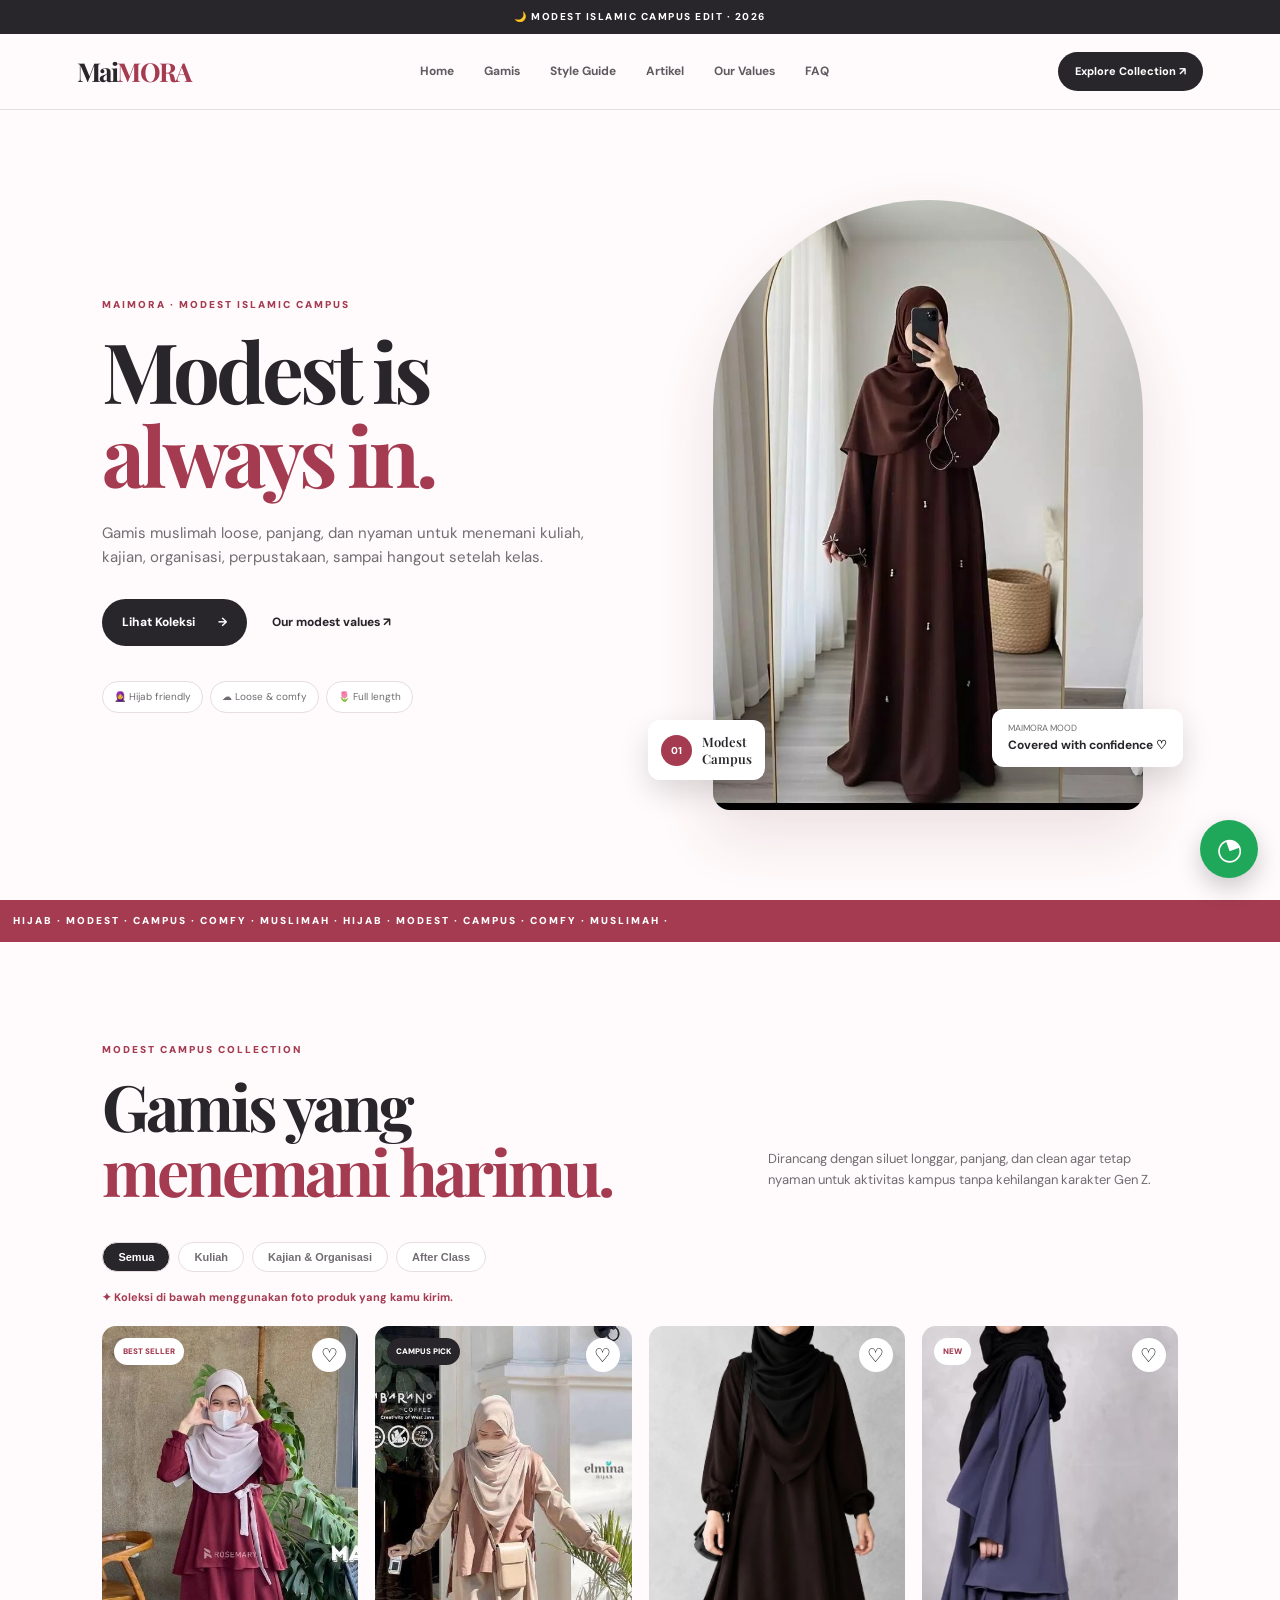
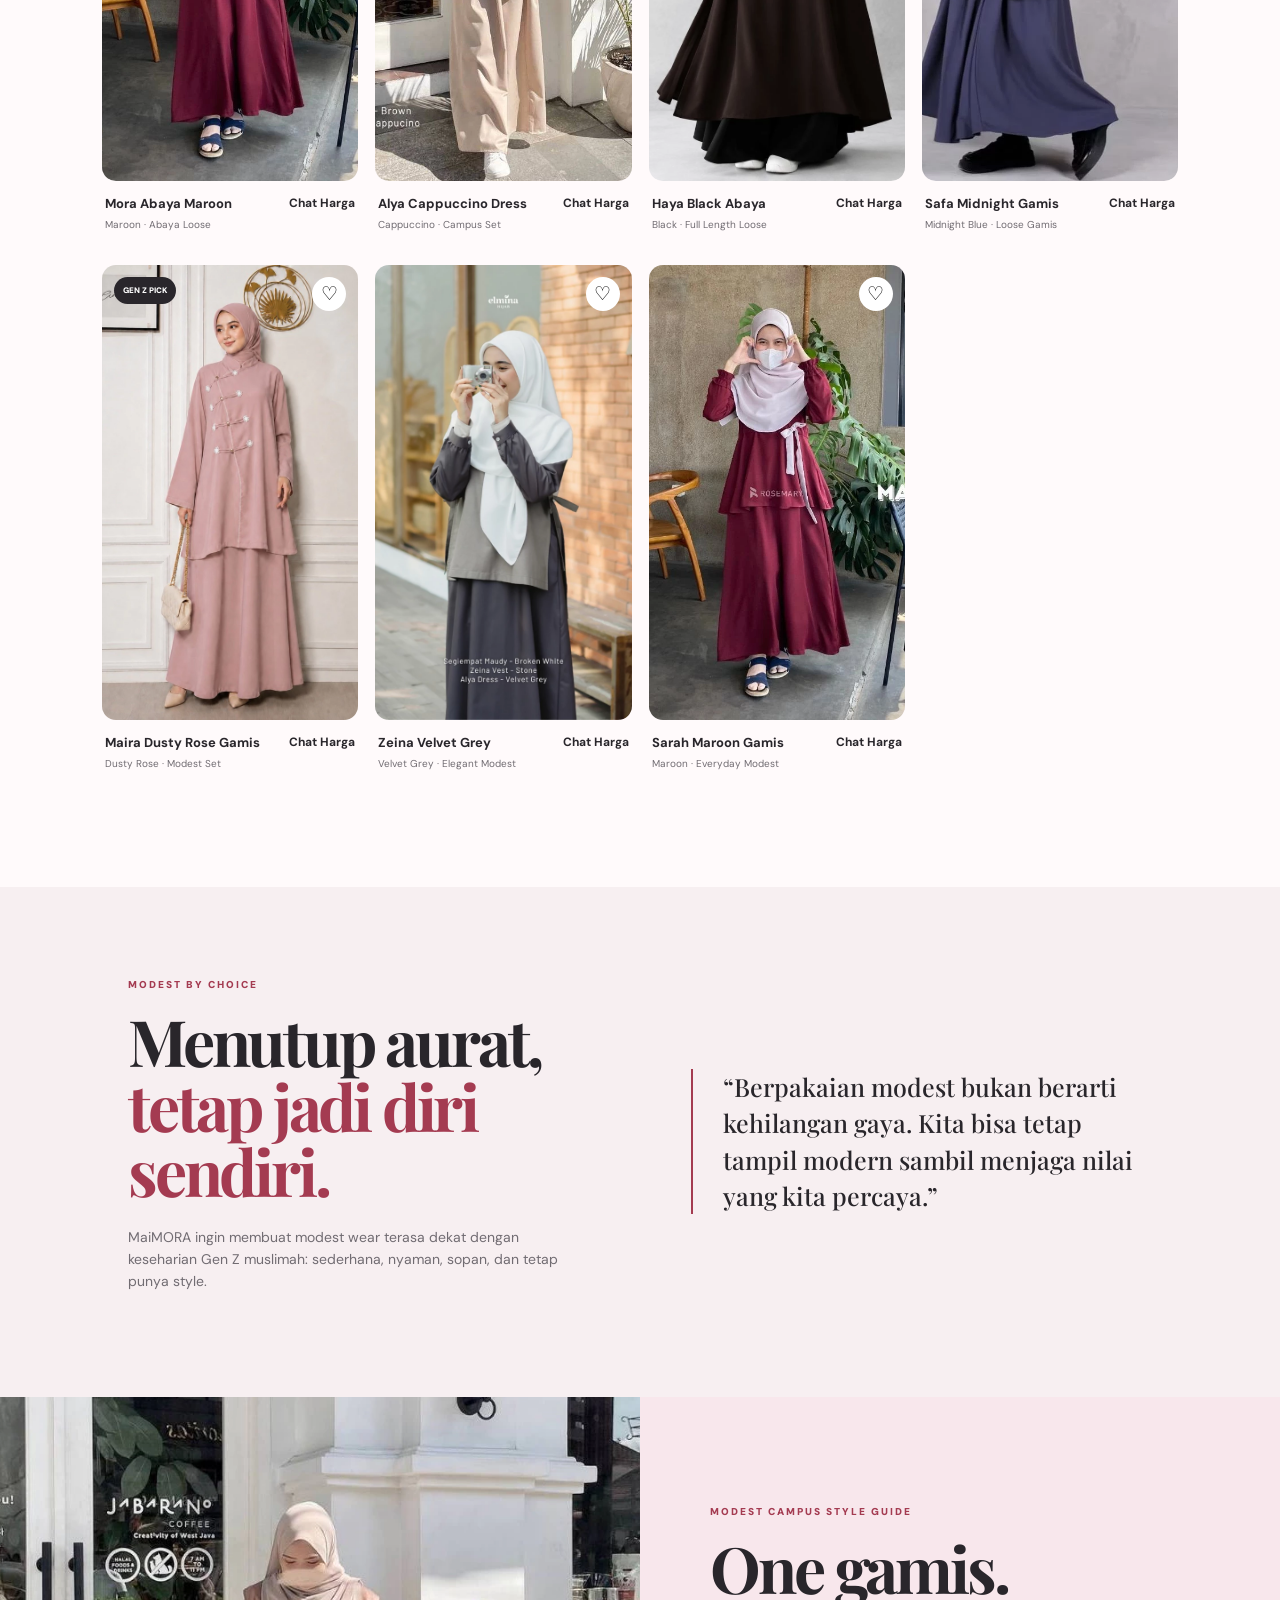
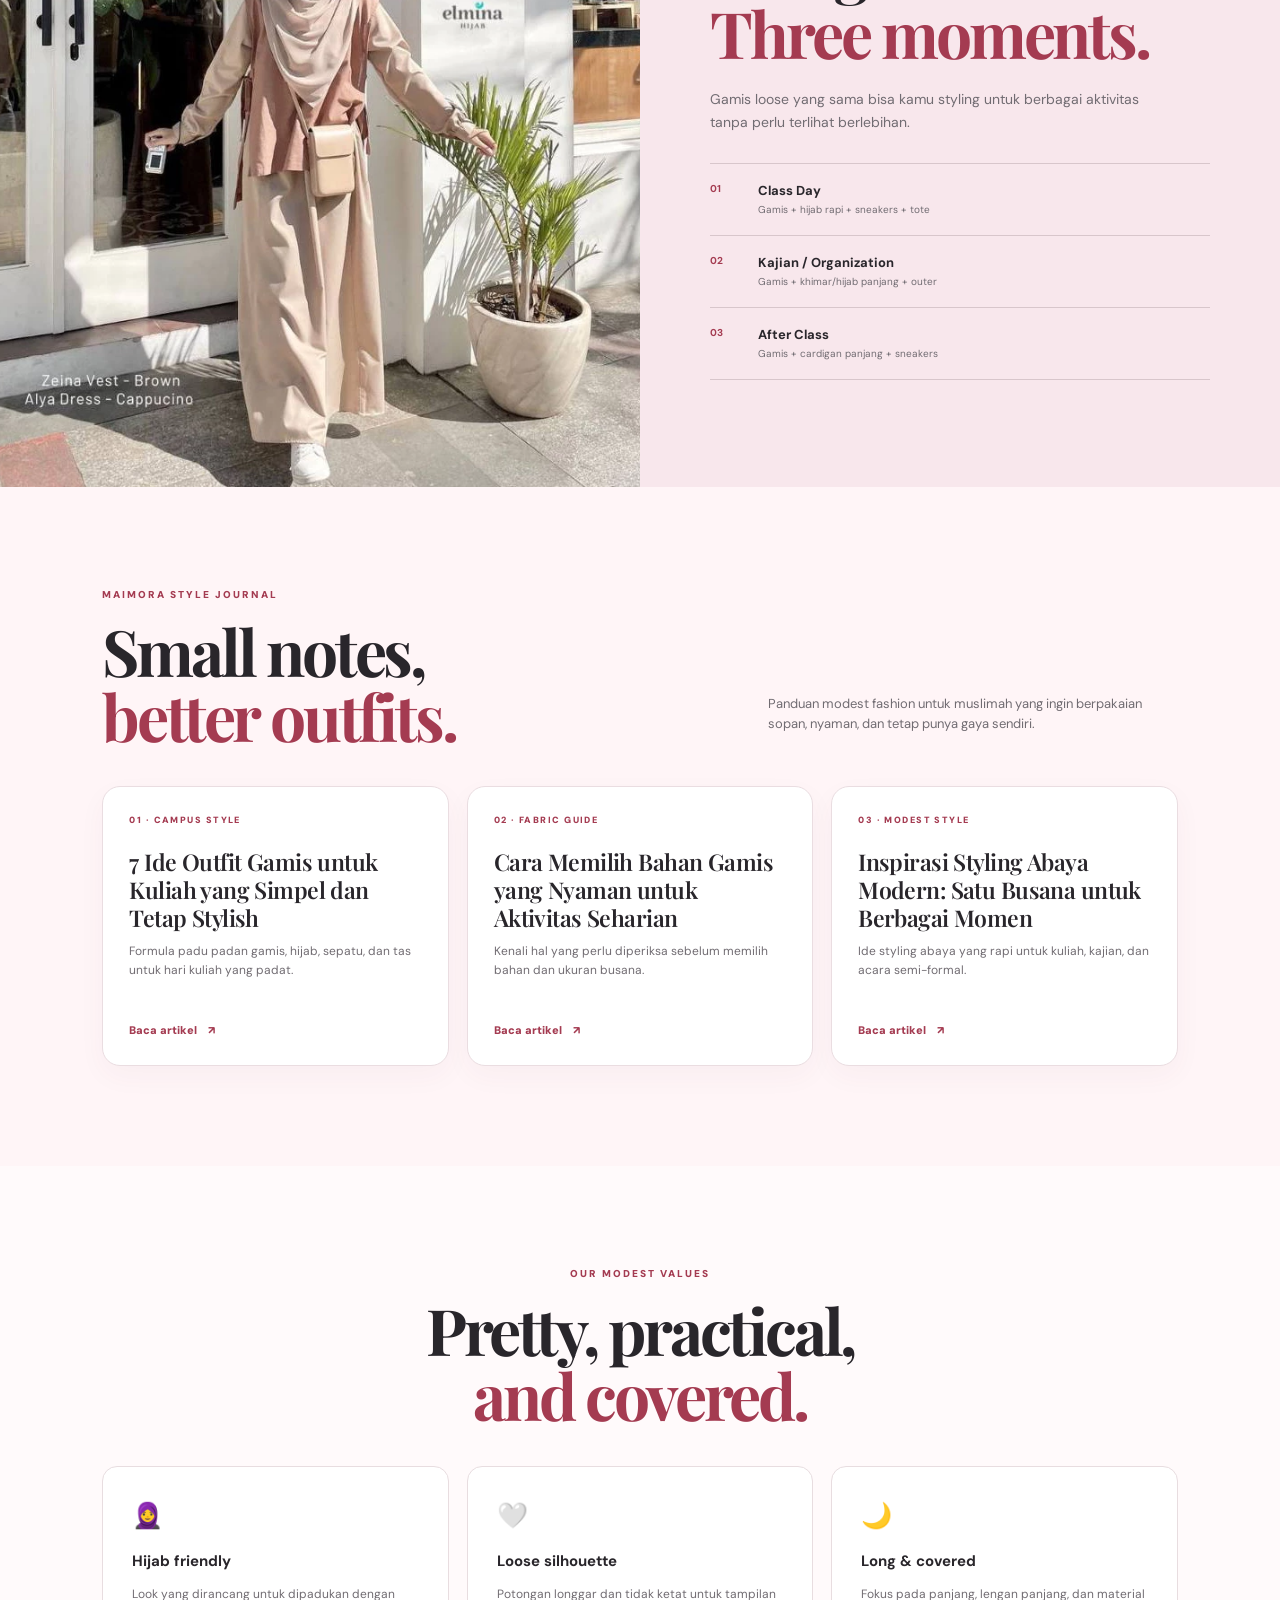
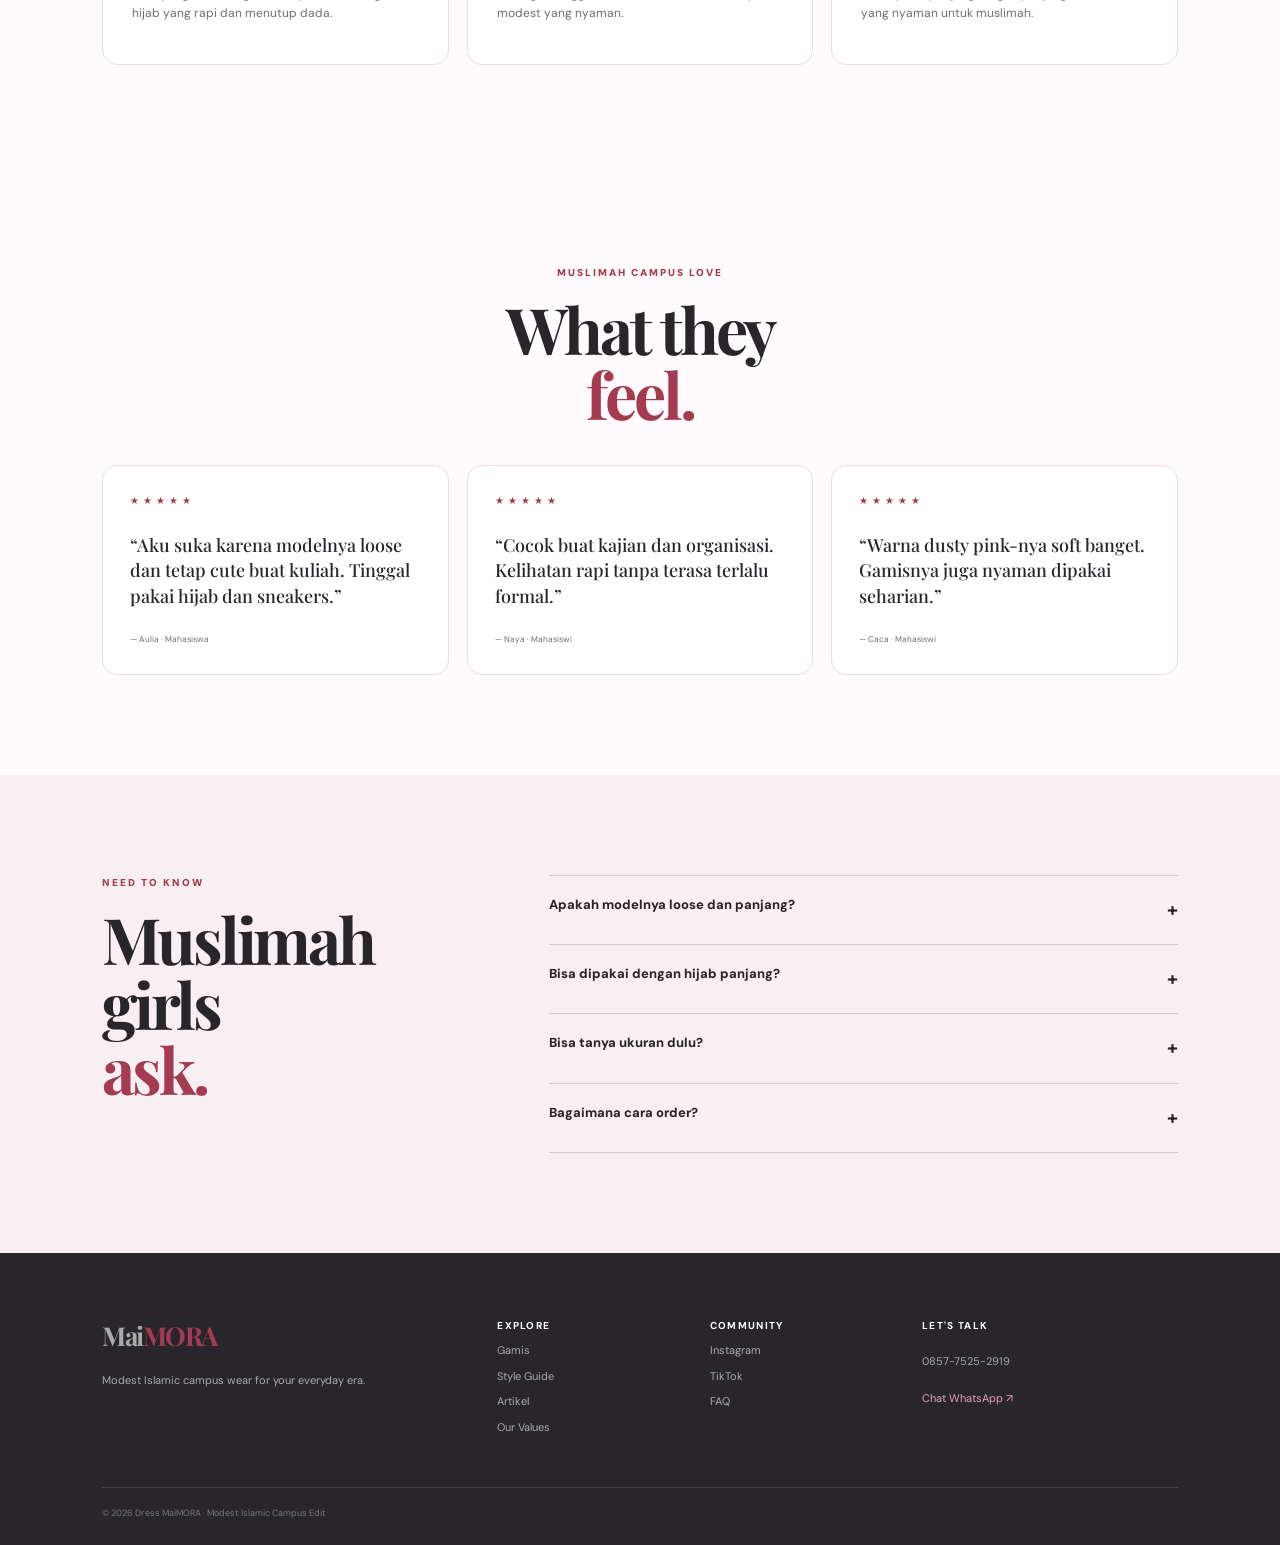
==== commit d3bcd907: "Add files via upload" ====
--- a/index.html
+++ b/index.html
@@ -1,121 +1,10 @@
-<!doctype html>
-<html lang="id">
-<head>
-<meta charset="utf-8">
-<meta name="viewport" content="width=device-width,initial-scale=1">
-<title>Dress MaiMORA — Modest Islamic Campus | Gamis Muslimah Gen Z</title>
-<meta name="description" content="Dress MaiMORA — modest Islamic campus wear untuk muslimah Gen Z. Gamis loose, panjang, hijab-friendly untuk kuliah, kajian, organisasi, dan after class. Red & Gold Edition.">
-<meta name="keywords" content="gamis muslimah, dress muslimah, modest wear, hijab friendly, gamis campus, abaya loose, gamis gen z, modest islamic campus, MaiMORA">
-<meta name="author" content="MaiMORA">
-<meta name="robots" content="index, follow, max-image-preview:large, max-snippet:-1, max-video-preview:-1">
-<meta name="googlebot" content="index, follow">
-<link rel="canonical" href="https://maimora.my.id/">
-
-<!-- Favicon & Icons -->
-<link rel="icon" type="image/svg+xml" href="/favicon.svg">
-<link rel="icon" type="image/png" sizes="32x32" href="/favicon-32x32.png">
-<link rel="icon" type="image/png" sizes="16x16" href="/favicon-16x16.png">
-<link rel="apple-touch-icon" sizes="180x180" href="/assets/apple-touch-icon.png">
-<link rel="manifest" href="/site.webmanifest">
-<meta name="theme-color" content="#5A0F19">
-<meta name="msapplication-TileColor" content="#5A0F19">
-
-<!-- Open Graph / Facebook / WhatsApp / Telegram -->
-<meta property="og:type" content="website">
-<meta property="og:url" content="https://maimora.my.id/">
-<meta property="og:title" content="Dress MaiMORA — Modest Islamic Campus">
-<meta property="og:description" content="Gamis muslimah loose, panjang, dan nyaman untuk menemani kuliah, kajian, organisasi, sampai hangout setelah kelas. Hijab friendly · Loose & comfy · Full length.">
-<meta property="og:image" content="https://maimora.my.id/assets/og-image.jpg">
-<meta property="og:image:secure_url" content="https://maimora.my.id/assets/og-image.jpg">
-<meta property="og:image:type" content="image/jpeg">
-<meta property="og:image:width" content="1200">
-<meta property="og:image:height" content="630">
-<meta property="og:image:alt" content="Dress MaiMORA - Modest Islamic Campus Gamis">
-<meta property="og:site_name" content="MaiMORA">
-<meta property="og:locale" content="id_ID">
-
-<!-- Twitter Card -->
-<meta name="twitter:card" content="summary_large_image">
-<meta name="twitter:url" content="https://maimora.my.id/">
-<meta name="twitter:title" content="Dress MaiMORA — Modest Islamic Campus">
-<meta name="twitter:description" content="Gamis muslimah loose, panjang, dan nyaman untuk menemani kuliah, kajian, organisasi, sampai hangout setelah kelas. Hijab friendly · Loose & comfy · Full length.">
-<meta name="twitter:image" content="https://maimora.my.id/assets/og-image.jpg">
-<meta name="twitter:image:alt" content="Dress MaiMORA - Modest Islamic Campus Gamis">
-
-<!-- Structured Data: Organization + WebSite + Product Collection -->
-<script type="application/ld+json">
-{
-  "@context": "https://schema.org",
-  "@graph": [
-    {
-      "@type": "Organization",
-      "@id": "https://maimora.my.id/#organization",
-      "name": "MaiMORA",
-      "url": "https://maimora.my.id/",
-      "logo": {
-        "@type": "ImageObject",
-        "url": "https://maimora.my.id/favicon.svg"
-      },
-      "description": "Modest Islamic campus wear untuk muslimah Gen Z. Gamis loose, full length, hijab-friendly.",
-      "contactPoint": {
-        "@type": "ContactPoint",
-        "telephone": "+62-857-7525-2919",
-        "contactType": "customer service",
-        "availableLanguage": "Indonesian"
-      },
-      "sameAs": []
-    },
-    {
-      "@type": "WebSite",
-      "@id": "https://maimora.my.id/#website",
-      "url": "https://maimora.my.id/",
-      "name": "Dress MaiMORA — Modest Islamic Campus",
-      "description": "Gamis muslimah Gen Z untuk kuliah, kajian, dan after class.",
-      "publisher": { "@id": "https://maimora.my.id/#organization" },
-      "inLanguage": "id-ID"
-    },
-    {
-      "@type": "WebPage",
-      "@id": "https://maimora.my.id/#webpage",
-      "url": "https://maimora.my.id/",
-      "name": "Dress MaiMORA — Modest Islamic Campus",
-      "isPartOf": { "@id": "https://maimora.my.id/#website" },
-      "about": { "@id": "https://maimora.my.id/#organization" },
-      "description": "Modest Islamic campus wear untuk muslimah Gen Z. Gamis loose, panjang, hijab-friendly.",
-      "inLanguage": "id-ID"
-    },
-    {
-      "@type": "ItemList",
-      "name": "Koleksi Gamis MaiMORA",
-      "description": "Koleksi gamis muslimah modest Islamic campus",
-      "numberOfItems": 8,
-      "itemListElement": [
-        { "@type": "ListItem", "position": 1, "name": "Mora Abaya Maroon" },
-        { "@type": "ListItem", "position": 2, "name": "Alya Cappuccino Dress" },
-        { "@type": "ListItem", "position": 3, "name": "Haya Black Abaya" },
-        { "@type": "ListItem", "position": 4, "name": "Safa Midnight Gamis" },
-        { "@type": "ListItem", "position": 5, "name": "Maira Dusty Rose Gamis" },
-        { "@type": "ListItem", "position": 6, "name": "Zeina Velvet Grey" },
-        { "@type": "ListItem", "position": 7, "name": "Sarah Maroon Gamis" },
-        { "@type": "ListItem", "position": 8, "name": "Sakeena Cotton Denim" }
-      ]
-    }
-  ]
-}
-</script>
-
-<!-- Fonts -->
-<link rel="preconnect" href="https://fonts.googleapis.com">
-<link rel="preconnect" href="https://fonts.gstatic.com" crossorigin>
-<link href="https://fonts.googleapis.com/css2?family=DM+Sans:wght@400;500;600;700;800&family=Playfair+Display:wght@500;600;700&display=swap" rel="stylesheet">
-<link rel="stylesheet" href="style.css">
-</head>
+<!doctype html><html lang="id"><head><meta charset="utf-8"><meta name="viewport" content="width=device-width,initial-scale=1"><meta name="description" content="Temukan gamis muslimah modern untuk kuliah, kajian, dan aktivitas harian. Baca panduan outfit modest, memilih bahan nyaman, dan styling abaya dari MaiMORA Dress."><meta name="robots" content="index,follow,max-image-preview:large"><link rel="canonical" href="https://USERNAME.github.io/REPOSITORY/"><meta property="og:type" content="website"><meta property="og:title" content="MaiMORA Dress — Gamis Muslimah untuk Kampus & Harian"><meta property="og:description" content="Inspirasi modest fashion Gen Z: gamis nyaman, outfit kuliah, dan styling abaya." ><meta property="og:url" content="https://USERNAME.github.io/REPOSITORY/"><title>MaiMORA Dress | Gamis Muslimah Modern untuk Kuliah & Harian</title><link rel="preconnect" href="https://fonts.googleapis.com"><link rel="preconnect" href="https://fonts.gstatic.com" crossorigin><link href="https://fonts.googleapis.com/css2?family=DM+Sans:wght@400;500;600;700;800&family=Playfair+Display:wght@500;600;700&display=swap" rel="stylesheet"><link rel="stylesheet" href="style.css"></head>
 <body>
-<div class="topbar">🌙 MODEST ISLAMIC CAMPUS · RED & GOLD EDIT EDIT · 2026</div>
-<header><a class="logo" href="#home">Mai<span>MORA</span></a><button class="menu" aria-label="Buka menu">☰</button><nav><a href="#home">Home</a><a href="#collection">Gamis</a><a href="#style">Style Guide</a><a href="#values">Our Values</a><a href="#faq">FAQ</a></nav><a class="shop" href="#collection">Explore Collection ↗</a></header>
+<div class="topbar">🌙 MODEST ISLAMIC CAMPUS EDIT · 2026</div>
+<header><a class="logo" href="#home">Mai<span>MORA</span></a><button class="menu" aria-label="Buka menu">☰</button><nav><a href="#home">Home</a><a href="#collection">Gamis</a><a href="#style">Style Guide</a><a href="#artikel">Artikel</a><a href="#values">Our Values</a><a href="#faq">FAQ</a></nav><a class="shop" href="#collection">Explore Collection ↗</a></header>
 <main id="home">
 <section class="hero">
-<div class="hero-copy"><p class="eyebrow">MAIMORA · MODEST ISLAMIC CAMPUS · RED & GOLD EDIT</p><h1>Modest is<br><em>always in.</em></h1><p class="lead">Gamis muslimah loose, panjang, dan nyaman untuk menemani kuliah, kajian, organisasi, perpustakaan, sampai hangout setelah kelas.</p><div class="actions"><a class="btn" href="#collection">Lihat Koleksi <b>→</b></a><a class="link" href="#values">Our modest values ↗</a></div><div class="chips"><span>🧕 Hijab friendly</span><span>☁ Loose & comfy</span><span>🌷 Full length</span></div></div>
+<div class="hero-copy"><p class="eyebrow">MAIMORA · MODEST ISLAMIC CAMPUS</p><h1>Modest is<br><em>always in.</em></h1><p class="lead">Gamis muslimah loose, panjang, dan nyaman untuk menemani kuliah, kajian, organisasi, perpustakaan, sampai hangout setelah kelas.</p><div class="actions"><a class="btn" href="#collection">Lihat Koleksi <b>→</b></a><a class="link" href="#values">Our modest values ↗</a></div><div class="chips"><span>🧕 Hijab friendly</span><span>☁ Loose & comfy</span><span>🌷 Full length</span></div></div>
 <div class="hero-art"><div class="hero-photo"><img src="assets/01-noor-chocolate-abaya.png" alt="Gamis abaya cokelat muslimah"></div><div class="quote-card"><small>MAIMORA MOOD</small><strong>Covered with confidence ♡</strong></div><div class="new-card"><b>01</b><span>Modest<br>Campus</span></div></div>
 </section>
 <div class="ticker">HIJAB · MODEST · CAMPUS · COMFY · MUSLIMAH · HIJAB · MODEST · CAMPUS · COMFY · MUSLIMAH ·</div>
@@ -124,22 +13,24 @@
 <div class="heading"><div><p class="eyebrow">MODEST CAMPUS COLLECTION</p><h2>Gamis yang<br><em>menemani harimu.</em></h2></div><p>Dirancang dengan siluet longgar, panjang, dan clean agar tetap nyaman untuk aktivitas kampus tanpa kehilangan karakter Gen Z.</p></div>
 <div class="filters"><button class="active" data-filter="all">Semua</button><button data-filter="daily">Kuliah</button><button data-filter="event">Kajian & Organisasi</button><button data-filter="hangout">After Class</button></div>
 <p class="collection-note">✦ Koleksi di bawah menggunakan foto produk yang kamu kirim.</p><div class="products">
-<article class="product" data-cat="event"><div class="pic"><img src="assets/mora-abaya-maroon.png" alt="Mora Abaya Maroon"><span>BEST SELLER</span><button class="fav">♡</button></div><div class="info"><div><h3>Mora Abaya Maroon</h3><p>Maroon · Abaya Loose</p></div><b>Chat Harga</b></div></article>
+<article class="product" data-cat="event"><div class="pic"><img src="assets/05-sarah-maroon-gamis.png" alt="Gamis muslimah maroon potongan panjang untuk acara dan aktivitas harian"><span>BEST SELLER</span><button class="fav">♡</button></div><div class="info"><div><h3>Mora Abaya Maroon</h3><p>Maroon · Abaya Loose</p></div><b>Chat Harga</b></div></article>
 <article class="product" data-cat="hangout"><div class="pic"><img src="assets/02-cappuccino-campus.png" alt="Gamis cappuccino muslimah untuk campus"><span class="dark">CAMPUS PICK</span><button class="fav">♡</button></div><div class="info"><div><h3>Alya Cappuccino Dress</h3><p>Cappuccino · Campus Set</p></div><b>Chat Harga</b></div></article>
 <article class="product" data-cat="daily"><div class="pic"><img src="assets/02-haya-black-abaya.png" alt="Gamis abaya hitam muslimah"><button class="fav">♡</button></div><div class="info"><div><h3>Haya Black Abaya</h3><p>Black · Full Length Loose</p></div><b>Chat Harga</b></div></article>
 <article class="product" data-cat="daily"><div class="pic"><img src="assets/03-safa-midnight-gamis.png" alt="Gamis navy gelap muslimah"><span>NEW</span><button class="fav">♡</button></div><div class="info"><div><h3>Safa Midnight Gamis</h3><p>Midnight Blue · Loose Gamis</p></div><b>Chat Harga</b></div></article>
 <article class="product" data-cat="hangout"><div class="pic"><img src="assets/04-maira-dusty-rose-gamis.png" alt="Gamis dusty rose muslimah"><span class="dark">GEN Z PICK</span><button class="fav">♡</button></div><div class="info"><div><h3>Maira Dusty Rose Gamis</h3><p>Dusty Rose · Modest Set</p></div><b>Chat Harga</b></div></article>
 <article class="product" data-cat="event"><div class="pic"><img src="assets/06-grey-velvet.png" alt="Gamis grey velvet muslimah"><button class="fav">♡</button></div><div class="info"><div><h3>Zeina Velvet Grey</h3><p>Velvet Grey · Elegant Modest</p></div><b>Chat Harga</b></div></article>
 <article class="product" data-cat="daily"><div class="pic"><img src="assets/05-sarah-maroon-gamis.png" alt="Gamis maroon muslimah"><button class="fav">♡</button></div><div class="info"><div><h3>Sarah Maroon Gamis</h3><p>Maroon · Everyday Modest</p></div><b>Chat Harga</b></div></article>
-<article class="product" data-cat="daily">
-<div class="pic"><img src="assets/sakeena-cotton-denim-new.png" alt="Sakeena Cotton Denim Gamis Muslimah">
-<span>NEW ARRIVAL</span><button class="fav">♡</button></div>
-<div class="info"><div><h3>Sakeena Cotton Denim</h3><p>Cloud Blue · Modest Set</p></div><b>Rp319K</b></div>
-</article></div></section>
+</div></section>
 
 <section class="islamic-note"><div><p class="eyebrow">MODEST BY CHOICE</p><h2>Menutup aurat,<br><em>tetap jadi diri sendiri.</em></h2><p>MaiMORA ingin membuat modest wear terasa dekat dengan keseharian Gen Z muslimah: sederhana, nyaman, sopan, dan tetap punya style.</p></div><div class="dua">“Berpakaian modest bukan berarti kehilangan gaya. Kita bisa tetap tampil modern sambil menjaga nilai yang kita percaya.”</div></section>
 
 <section class="split" id="style"><div class="split-img"><img src="assets/02-cappuccino-campus.png" alt="Inspirasi outfit modest campus muslimah"></div><div class="split-copy"><p class="eyebrow">MODEST CAMPUS STYLE GUIDE</p><h2>One gamis.<br><em>Three moments.</em></h2><p>Gamis loose yang sama bisa kamu styling untuk berbagai aktivitas tanpa perlu terlihat berlebihan.</p><div class="moods"><div><b>01</b><span><strong>Class Day</strong><small>Gamis + hijab rapi + sneakers + tote</small></span></div><div><b>02</b><span><strong>Kajian / Organization</strong><small>Gamis + khimar/hijab panjang + outer</small></span></div><div><b>03</b><span><strong>After Class</strong><small>Gamis + cardigan panjang + sneakers</small></span></div></div></div></section>
+
+<section class="section blog-section" id="artikel"><div class="heading"><div><p class="eyebrow">MAIMORA STYLE JOURNAL</p><h2>Small notes,<br><em>better outfits.</em></h2></div><p>Panduan modest fashion untuk muslimah yang ingin berpakaian sopan, nyaman, dan tetap punya gaya sendiri.</p></div><div class="blog-grid">
+<article class="blog-card"><div class="blog-number">01 · CAMPUS STYLE</div><h3>7 Ide Outfit Gamis untuk Kuliah yang Simpel dan Tetap Stylish</h3><p>Formula padu padan gamis, hijab, sepatu, dan tas untuk hari kuliah yang padat.</p><a href="artikel/outfit-gamis-untuk-kuliah.html">Baca artikel <span>↗</span></a></article>
+<article class="blog-card"><div class="blog-number">02 · FABRIC GUIDE</div><h3>Cara Memilih Bahan Gamis yang Nyaman untuk Aktivitas Seharian</h3><p>Kenali hal yang perlu diperiksa sebelum memilih bahan dan ukuran busana.</p><a href="artikel/cara-memilih-bahan-gamis.html">Baca artikel <span>↗</span></a></article>
+<article class="blog-card"><div class="blog-number">03 · MODEST STYLE</div><h3>Inspirasi Styling Abaya Modern: Satu Busana untuk Berbagai Momen</h3><p>Ide styling abaya yang rapi untuk kuliah, kajian, dan acara semi-formal.</p><a href="artikel/styling-abaya-modern.html">Baca artikel <span>↗</span></a></article>
+</div></section>
 
 <section class="section" id="values"><div class="heading center"><div><p class="eyebrow">OUR MODEST VALUES</p><h2>Pretty, practical,<br><em>and covered.</em></h2></div></div><div class="reason-grid"><div><i>🧕</i><h3>Hijab friendly</h3><p>Look yang dirancang untuk dipadukan dengan hijab yang rapi dan menutup dada.</p></div><div><i>🤍</i><h3>Loose silhouette</h3><p>Potongan longgar dan tidak ketat untuk tampilan modest yang nyaman.</p></div><div><i>🌙</i><h3>Long & covered</h3><p>Fokus pada panjang, lengan panjang, dan material yang nyaman untuk muslimah.</p></div></div></section>
 
@@ -147,5 +38,5 @@
 
 <section class="section faq" id="faq"><div><p class="eyebrow">NEED TO KNOW</p><h2>Muslimah girls<br><em>ask.</em></h2></div><div class="faqs"><details><summary>Apakah modelnya loose dan panjang?<b>+</b></summary><p>Campus Edit menggunakan konsep modest dengan siluet longgar dan panjang. Detail ukuran tetap perlu dicek melalui size chart sebelum order.</p></details><details><summary>Bisa dipakai dengan hijab panjang?<b>+</b></summary><p>Bisa. Koleksi dibuat dengan vibe hijab-friendly dan cocok dipadukan dengan hijab yang menutup dada.</p></details><details><summary>Bisa tanya ukuran dulu?<b>+</b></summary><p>Bisa. Hubungi admin melalui WhatsApp untuk size chart dan stok terbaru.</p></details><details><summary>Bagaimana cara order?<b>+</b></summary><p>Klik tombol WhatsApp di kanan bawah dan template pesan akan otomatis terisi.</p></details></div></section>
 </main>
-<footer><div class="foot-brand"><a class="logo">Mai<span>MORA</span></a><p>Modest Islamic campus wear · Red & Gold Edition.</p></div><div><b>Explore</b><a href="#collection">Gamis</a><a href="#style">Style Guide</a><a href="#values">Our Values</a></div><div><b>Community</b><a href="#">Instagram</a><a href="#">TikTok</a><a href="#faq">FAQ</a></div><div><b>Let's talk</b><p>0857-7525-2919</p><a class="wa-link" target="_blank" href="https://wa.me/6285775252919?text=HAI%20KAK%2C%20MAU%20DRESS%20MUSLIMAH......">Chat WhatsApp ↗</a></div><small class="copy">© 2026 Dress MaiMORA · Modest Islamic Campus Edit</small></footer>
+<footer><div class="foot-brand"><a class="logo">Mai<span>MORA</span></a><p>Modest Islamic campus wear for your everyday era.</p></div><div><b>Explore</b><a href="#collection">Gamis</a><a href="#style">Style Guide</a><a href="#artikel">Artikel</a><a href="#values">Our Values</a></div><div><b>Community</b><a href="#">Instagram</a><a href="#">TikTok</a><a href="#faq">FAQ</a></div><div><b>Let's talk</b><p>0857-7525-2919</p><a class="wa-link" target="_blank" href="https://wa.me/6285775252919?text=HAI%20KAK%2C%20MAU%20DRESS%20MUSLIMAH......">Chat WhatsApp ↗</a></div><small class="copy">© 2026 Dress MaiMORA · Modest Islamic Campus Edit</small></footer>
 <a class="wa" target="_blank" aria-label="Chat WhatsApp" href="https://wa.me/6285775252919?text=HAI%20KAK%2C%20MAU%20DRESS%20MUSLIMAH......"><span>◔</span><em>Chat via WhatsApp</em></a><button class="up">↑</button><script src="script.js"></script></body></html>
--- a/style.css
+++ b/style.css
@@ -1,37 +1,12 @@
-*{box-sizing:border-box}html{scroll-behavior:smooth}body{margin:0;background:#FFF9F2;color:#5A0F19;font-family:"DM Sans",sans-serif;line-height:1.6}a{text-decoration:none;color:inherit}img{display:block;width:100%;height:100%;object-fit:cover}.topbar{background:#5A0F19;color:#fff;text-align:center;padding:9px;font-size:10px;font-weight:800;letter-spacing:.15em}.logo{font:700 26px "Playfair Display",serif;letter-spacing:-.06em}.logo span,em{color:#8F1D2C;font-style:normal}header{height:76px;padding:0 6%;display:flex;align-items:center;justify-content:space-between;position:sticky;top:0;z-index:20;background:#FFF9F2f2;backdrop-filter:blur(15px);border-bottom:1px solid #e8dde0}nav{display:flex;gap:30px}nav a{font-size:12px;font-weight:700;color:#605b61}.shop,.btn{background:#5A0F19;color:#fff;border-radius:99px}.shop{font-size:11px;padding:11px 17px;font-weight:800}.menu{display:none;border:0;background:none;font-size:24px}.hero{min-height:calc(100vh - 110px);padding:55px 8%;display:grid;grid-template-columns:1fr 1fr;align-items:center;gap:7%}.eyebrow{color:#8F1D2C;font-size:10px;letter-spacing:.2em;font-weight:900;margin:0 0 15px}h1,h2{font-family:"Playfair Display",serif;line-height:1.02;letter-spacing:-.05em}h1{font-size:clamp(50px,6.5vw,88px);margin:0}h2{font-size:clamp(40px,5vw,64px);margin:0}.lead{color:#716c72;max-width:570px;font-size:15px;margin:24px 0 30px}.actions{display:flex;gap:25px;align-items:center}.btn{padding:14px 20px;font-size:12px;font-weight:800}.btn b{margin-left:20px}.link{font-size:12px;font-weight:800}.chips{display:flex;gap:7px;flex-wrap:wrap;margin-top:35px}.chips span{font-size:10px;color:#716c72;border:1px solid #e8dde0;background:#fff;padding:7px 11px;border-radius:99px}.hero-art{height:610px;position:relative;display:flex;justify-content:center}.hero-photo{height:100%;width:min(450px,86%);border-radius:230px 230px 18px 18px;overflow:hidden;box-shadow:0 25px 60px #6e344220}.quote-card{position:absolute;right:-1%;bottom:43px;background:#fff;border-radius:12px;padding:12px 16px;box-shadow:0 12px 30px #0002;display:flex;flex-direction:column}.quote-card small{font-size:9px;color:#716c72}.quote-card strong{font-size:12px}.new-card{position:absolute;left:-30px;bottom:30px;background:#fff;padding:13px;border-radius:12px;box-shadow:0 12px 30px #0002;display:flex;align-items:center;gap:10px;font:600 13px "Playfair Display",serif}.new-card b{width:31px;height:31px;background:#8F1D2C;color:#fff;border-radius:50%;display:grid;place-items:center;font:800 10px "DM Sans"}.ticker{background:#8F1D2C;color:#fff;overflow:hidden;white-space:nowrap;padding:13px;font-size:10px;font-weight:900;letter-spacing:.2em}.ticker span{display:inline-block;animation:scroll 24s linear infinite}@keyframes scroll{to{transform:translateX(-30%)}}.section{padding:100px 8%}.heading{display:flex;justify-content:space-between;align-items:end;gap:35px;margin-bottom:38px}.heading>p{max-width:410px;color:#716c72;font-size:13px}.center{justify-content:center;text-align:center}.filters{display:flex;gap:8px;flex-wrap:wrap;margin-bottom:25px}.filters button{border:1px solid #e8dde0;background:#fff;color:#716c72;padding:8px 15px;border-radius:99px;font-size:11px;font-weight:800;cursor:pointer}.filters button.active{background:#5A0F19;color:#fff}.products{display:grid;grid-template-columns:repeat(4,1fr);gap:17px}.pic{height:455px;border-radius:14px;overflow:hidden;position:relative;background:#eee}.pic img{transition:.45s}.product:hover .pic img{transform:scale(1.04)}.pic>span{position:absolute;top:12px;left:12px;background:#fff;color:#8F1D2C;border-radius:99px;padding:7px 9px;font-size:8px;font-weight:900}.pic>span.dark{background:#5A0F19;color:#fff}.fav{position:absolute;right:12px;top:12px;width:34px;height:34px;border:0;border-radius:50%;background:#fff;font-size:19px;cursor:pointer}.fav.active{background:#8F1D2C;color:#fff}.info{display:flex;justify-content:space-between;gap:10px;padding:13px 3px}.info h3{font-size:13px;margin:0}.info p{font-size:10px;color:#716c72;margin:2px 0}.info>b{font-size:12px}.product.hide{display:none}.islamic-note{padding:90px 10%;display:grid;grid-template-columns:1fr 1fr;gap:10%;background:#F8E9E0;align-items:center}.islamic-note p:not(.eyebrow){color:#716c72;font-size:14px;max-width:530px;margin-top:22px}.dua{font:500 25px/1.45 "Playfair Display",serif;border-left:2px solid #8F1D2C;padding-left:30px}.split{display:grid;grid-template-columns:1fr 1fr;background:#F4E2D4}.split-img{height:690px}.split-copy{padding:80px 11%;display:flex;flex-direction:column;justify-content:center}.split-copy>p:not(.eyebrow){color:#716c72;font-size:14px;max-width:470px;margin:23px 0 30px}.moods{border-top:1px solid #d8c6cb}.moods>div{display:grid;grid-template-columns:38px 1fr;gap:10px;padding:17px 0;border-bottom:1px solid #d8c6cb}.moods b{color:#8F1D2C;font-size:10px}.moods strong,.moods small{display:block}.moods strong{font-size:13px}.moods small{font-size:10px;color:#716c72}.reason-grid,.review-grid{display:grid;grid-template-columns:repeat(3,1fr);gap:18px}.reason-grid div{background:#fff;border:1px solid #e8dde0;border-radius:15px;padding:29px}.reason-grid i{font-style:normal;font-size:25px}.reason-grid h3{font-size:15px;margin:13px 0 6px}.reason-grid p{font-size:12px;color:#716c72}.review-grid blockquote{margin:0;background:#fff;border:1px solid #e8dde0;border-radius:15px;padding:27px;min-height:210px;display:flex;flex-direction:column;color:#8F1D2C;letter-spacing:4px;font-size:10px}.review-grid p{font:500 18px/1.4 "Playfair Display",serif;color:#5A0F19;letter-spacing:0;margin:auto 0}.review-grid small{color:#716c72;letter-spacing:0}.faq{display:grid;grid-template-columns:.7fr 1.3fr;gap:10%;background:#F8E9E0}.faqs details{border-top:1px solid #d8c9ce;padding:19px 0}.faqs details:last-child{border-bottom:1px solid #d8c9ce}.faqs summary{list-style:none;cursor:pointer;display:flex;justify-content:space-between;font-size:13px;font-weight:800}.faqs summary::-webkit-details-marker{display:none}.faqs summary b{font-size:19px}.faqs p{font-size:12px;color:#716c72}footer{background:#5A0F19;color:#fff;padding:65px 8% 25px;display:grid;grid-template-columns:2fr 1fr 1fr 1.4fr;gap:30px}footer>div{display:flex;flex-direction:column;gap:8px}footer b{font-size:10px;letter-spacing:.13em;text-transform:uppercase}footer p,footer a{font-size:11px;color:#aaa}.wa-link{color:#e7a0b5!important}.copy{grid-column:1/-1;border-top:1px solid #454247;padding-top:18px;color:#777;font-size:9px;margin-top:20px}.wa{position:fixed;right:22px;bottom:22px;width:58px;height:58px;border-radius:50%;background:#20a85a;color:#fff;display:grid;place-items:center;z-index:50;box-shadow:0 10px 25px #0003}.wa>span{font-size:30px;transform:rotate(-20deg)}.wa em{position:absolute;right:68px;background:#5A0F19;color:#fff;padding:7px 10px;border-radius:7px;font:10px "DM Sans";white-space:nowrap;opacity:0;transition:.2s}.wa:hover em{opacity:1}.up{position:fixed;right:28px;bottom:93px;width:40px;height:40px;border:0;border-radius:50%;background:#fff;box-shadow:0 5px 18px #0002;opacity:0;pointer-events:none}.up.show{opacity:1;pointer-events:auto}@media(max-width:900px){nav{gap:15px}.hero{padding:50px 6%;gap:4%}.hero-art{height:520px}.products{grid-template-columns:repeat(2,1fr)}.section{padding:80px 6%}}@media(max-width:700px){header{height:68px}.menu{display:block}.shop{display:none}nav{display:none;position:absolute;top:68px;left:0;right:0;background:#FFF9F2;padding:20px 7%;flex-direction:column;border-bottom:1px solid #e8dde0}nav.open{display:flex}.hero{grid-template-columns:1fr;padding:48px 6%}.hero-art{height:470px;margin-top:20px}.hero-photo{width:78%}.new-card{left:0}.quote-card{right:0}.heading{display:block}.heading>p{margin-top:15px}.islamic-note{grid-template-columns:1fr;gap:35px;padding:70px 8%}.dua{font-size:21px}.split{grid-template-columns:1fr}.split-img{height:450px}.split-copy{padding:65px 8%}.reason-grid,.review-grid{grid-template-columns:1fr}.faq{grid-template-columns:1fr;gap:35px}footer{grid-template-columns:1fr 1fr;padding:55px 7%}}@media(max-width:450px){h1{font-size:48px}.products{gap:12px}.pic{height:285px}.info{display:block}.info>b{display:block;margin-top:5px}.wa{right:15px;bottom:16px}.wa em{display:none}footer{grid-template-columns:1fr}.copy{grid-column:auto}}
-.collection-note{font-size:11px;color:#8F1D2C;margin:-8px 0 20px;font-weight:700}
+*{box-sizing:border-box}html{scroll-behavior:smooth}body{margin:0;background:#fffafb;color:#29262b;font-family:"DM Sans",sans-serif;line-height:1.6}a{text-decoration:none;color:inherit}img{display:block;width:100%;height:100%;object-fit:cover}.topbar{background:#29262b;color:#fff;text-align:center;padding:9px;font-size:10px;font-weight:800;letter-spacing:.15em}.logo{font:700 26px "Playfair Display",serif;letter-spacing:-.06em}.logo span,em{color:#a43b51;font-style:normal}header{height:76px;padding:0 6%;display:flex;align-items:center;justify-content:space-between;position:sticky;top:0;z-index:20;background:#fffafbf2;backdrop-filter:blur(15px);border-bottom:1px solid #e8dde0}nav{display:flex;gap:30px}nav a{font-size:12px;font-weight:700;color:#605b61}.shop,.btn{background:#29262b;color:#fff;border-radius:99px}.shop{font-size:11px;padding:11px 17px;font-weight:800}.menu{display:none;border:0;background:none;font-size:24px}.hero{min-height:calc(100vh - 110px);padding:55px 8%;display:grid;grid-template-columns:1fr 1fr;align-items:center;gap:7%}.eyebrow{color:#a43b51;font-size:10px;letter-spacing:.2em;font-weight:900;margin:0 0 15px}h1,h2{font-family:"Playfair Display",serif;line-height:1.02;letter-spacing:-.05em}h1{font-size:clamp(50px,6.5vw,88px);margin:0}h2{font-size:clamp(40px,5vw,64px);margin:0}.lead{color:#716c72;max-width:570px;font-size:15px;margin:24px 0 30px}.actions{display:flex;gap:25px;align-items:center}.btn{padding:14px 20px;font-size:12px;font-weight:800}.btn b{margin-left:20px}.link{font-size:12px;font-weight:800}.chips{display:flex;gap:7px;flex-wrap:wrap;margin-top:35px}.chips span{font-size:10px;color:#716c72;border:1px solid #e8dde0;background:#fff;padding:7px 11px;border-radius:99px}.hero-art{height:610px;position:relative;display:flex;justify-content:center}.hero-photo{height:100%;width:min(450px,86%);border-radius:230px 230px 18px 18px;overflow:hidden;box-shadow:0 25px 60px #6e344220}.quote-card{position:absolute;right:-1%;bottom:43px;background:#fff;border-radius:12px;padding:12px 16px;box-shadow:0 12px 30px #0002;display:flex;flex-direction:column}.quote-card small{font-size:9px;color:#716c72}.quote-card strong{font-size:12px}.new-card{position:absolute;left:-30px;bottom:30px;background:#fff;padding:13px;border-radius:12px;box-shadow:0 12px 30px #0002;display:flex;align-items:center;gap:10px;font:600 13px "Playfair Display",serif}.new-card b{width:31px;height:31px;background:#a43b51;color:#fff;border-radius:50%;display:grid;place-items:center;font:800 10px "DM Sans"}.ticker{background:#a43b51;color:#fff;overflow:hidden;white-space:nowrap;padding:13px;font-size:10px;font-weight:900;letter-spacing:.2em}.ticker span{display:inline-block;animation:scroll 24s linear infinite}@keyframes scroll{to{transform:translateX(-30%)}}.section{padding:100px 8%}.heading{display:flex;justify-content:space-between;align-items:end;gap:35px;margin-bottom:38px}.heading>p{max-width:410px;color:#716c72;font-size:13px}.center{justify-content:center;text-align:center}.filters{display:flex;gap:8px;flex-wrap:wrap;margin-bottom:25px}.filters button{border:1px solid #e8dde0;background:#fff;color:#716c72;padding:8px 15px;border-radius:99px;font-size:11px;font-weight:800;cursor:pointer}.filters button.active{background:#29262b;color:#fff}.products{display:grid;grid-template-columns:repeat(4,1fr);gap:17px}.pic{height:455px;border-radius:14px;overflow:hidden;position:relative;background:#eee}.pic img{transition:.45s}.product:hover .pic img{transform:scale(1.04)}.pic>span{position:absolute;top:12px;left:12px;background:#fff;color:#a43b51;border-radius:99px;padding:7px 9px;font-size:8px;font-weight:900}.pic>span.dark{background:#29262b;color:#fff}.fav{position:absolute;right:12px;top:12px;width:34px;height:34px;border:0;border-radius:50%;background:#fff;font-size:19px;cursor:pointer}.fav.active{background:#a43b51;color:#fff}.info{display:flex;justify-content:space-between;gap:10px;padding:13px 3px}.info h3{font-size:13px;margin:0}.info p{font-size:10px;color:#716c72;margin:2px 0}.info>b{font-size:12px}.product.hide{display:none}.islamic-note{padding:90px 10%;display:grid;grid-template-columns:1fr 1fr;gap:10%;background:#f7eff1;align-items:center}.islamic-note p:not(.eyebrow){color:#716c72;font-size:14px;max-width:530px;margin-top:22px}.dua{font:500 25px/1.45 "Playfair Display",serif;border-left:2px solid #a43b51;padding-left:30px}.split{display:grid;grid-template-columns:1fr 1fr;background:#f8e7ec}.split-img{height:690px}.split-copy{padding:80px 11%;display:flex;flex-direction:column;justify-content:center}.split-copy>p:not(.eyebrow){color:#716c72;font-size:14px;max-width:470px;margin:23px 0 30px}.moods{border-top:1px solid #d8c6cb}.moods>div{display:grid;grid-template-columns:38px 1fr;gap:10px;padding:17px 0;border-bottom:1px solid #d8c6cb}.moods b{color:#a43b51;font-size:10px}.moods strong,.moods small{display:block}.moods strong{font-size:13px}.moods small{font-size:10px;color:#716c72}.reason-grid,.review-grid{display:grid;grid-template-columns:repeat(3,1fr);gap:18px}.reason-grid div{background:#fff;border:1px solid #e8dde0;border-radius:15px;padding:29px}.reason-grid i{font-style:normal;font-size:25px}.reason-grid h3{font-size:15px;margin:13px 0 6px}.reason-grid p{font-size:12px;color:#716c72}.review-grid blockquote{margin:0;background:#fff;border:1px solid #e8dde0;border-radius:15px;padding:27px;min-height:210px;display:flex;flex-direction:column;color:#a43b51;letter-spacing:4px;font-size:10px}.review-grid p{font:500 18px/1.4 "Playfair Display",serif;color:#29262b;letter-spacing:0;margin:auto 0}.review-grid small{color:#716c72;letter-spacing:0}.faq{display:grid;grid-template-columns:.7fr 1.3fr;gap:10%;background:#f7eff1}.faqs details{border-top:1px solid #d8c9ce;padding:19px 0}.faqs details:last-child{border-bottom:1px solid #d8c9ce}.faqs summary{list-style:none;cursor:pointer;display:flex;justify-content:space-between;font-size:13px;font-weight:800}.faqs summary::-webkit-details-marker{display:none}.faqs summary b{font-size:19px}.faqs p{font-size:12px;color:#716c72}footer{background:#29262b;color:#fff;padding:65px 8% 25px;display:grid;grid-template-columns:2fr 1fr 1fr 1.4fr;gap:30px}footer>div{display:flex;flex-direction:column;gap:8px}footer b{font-size:10px;letter-spacing:.13em;text-transform:uppercase}footer p,footer a{font-size:11px;color:#aaa}.wa-link{color:#e7a0b5!important}.copy{grid-column:1/-1;border-top:1px solid #454247;padding-top:18px;color:#777;font-size:9px;margin-top:20px}.wa{position:fixed;right:22px;bottom:22px;width:58px;height:58px;border-radius:50%;background:#20a85a;color:#fff;display:grid;place-items:center;z-index:50;box-shadow:0 10px 25px #0003}.wa>span{font-size:30px;transform:rotate(-20deg)}.wa em{position:absolute;right:68px;background:#29262b;color:#fff;padding:7px 10px;border-radius:7px;font:10px "DM Sans";white-space:nowrap;opacity:0;transition:.2s}.wa:hover em{opacity:1}.up{position:fixed;right:28px;bottom:93px;width:40px;height:40px;border:0;border-radius:50%;background:#fff;box-shadow:0 5px 18px #0002;opacity:0;pointer-events:none}.up.show{opacity:1;pointer-events:auto}@media(max-width:900px){nav{gap:15px}.hero{padding:50px 6%;gap:4%}.hero-art{height:520px}.products{grid-template-columns:repeat(2,1fr)}.section{padding:80px 6%}}@media(max-width:700px){header{height:68px}.menu{display:block}.shop{display:none}nav{display:none;position:absolute;top:68px;left:0;right:0;background:#fffafb;padding:20px 7%;flex-direction:column;border-bottom:1px solid #e8dde0}nav.open{display:flex}.hero{grid-template-columns:1fr;padding:48px 6%}.hero-art{height:470px;margin-top:20px}.hero-photo{width:78%}.new-card{left:0}.quote-card{right:0}.heading{display:block}.heading>p{margin-top:15px}.islamic-note{grid-template-columns:1fr;gap:35px;padding:70px 8%}.dua{font-size:21px}.split{grid-template-columns:1fr}.split-img{height:450px}.split-copy{padding:65px 8%}.reason-grid,.review-grid{grid-template-columns:1fr}.faq{grid-template-columns:1fr;gap:35px}footer{grid-template-columns:1fr 1fr;padding:55px 7%}}@media(max-width:450px){h1{font-size:48px}.products{gap:12px}.pic{height:285px}.info{display:block}.info>b{display:block;margin-top:5px}.wa{right:15px;bottom:16px}.wa em{display:none}footer{grid-template-columns:1fr}.copy{grid-column:auto}}
+.collection-note{font-size:11px;color:#a43b51;margin:-8px 0 20px;font-weight:700}
 
-.collection-note{font-size:11px;color:#8F1D2C;margin:-8px 0 20px;font-weight:700}
+.collection-note{font-size:11px;color:#a43b51;margin:-8px 0 20px;font-weight:700}
 .products{grid-template-columns:repeat(4,1fr)}
 @media(max-width:1100px){.products{grid-template-columns:repeat(3,1fr)}}
 @media(max-width:700px){.products{grid-template-columns:repeat(2,1fr)}}
 @media(max-width:450px){.products{grid-template-columns:1fr 1fr}}
 
-/* Mora Abaya image fix */
-.pic img{background:#f3eeee}
-
-/* MaiMORA Red & Gold Edition */
-:root{--mm-red:#8F1D2C;--mm-deep:#5A0F19;--mm-gold:#C9A227;--mm-gold-light:#E8D49A}
-body{background:#FFF9F2}
-.topbar{background:linear-gradient(90deg,var(--mm-deep),var(--mm-red),var(--mm-deep));border-bottom:2px solid var(--mm-gold)}
-header{background:rgba(255,249,242,.94);border-bottom:1px solid var(--mm-gold-light)}
-.logo span,.eyebrow,em{color:var(--mm-red)}
-.shop,.btn,.filters button.active{background:var(--mm-red);border:1px solid var(--mm-gold)}
-.ticker{background:linear-gradient(90deg,var(--mm-deep),var(--mm-red),#B88A1A,var(--mm-red),var(--mm-deep));}
-.hero{background:radial-gradient(circle at 88% 12%,rgba(201,162,39,.18),transparent 30%),radial-gradient(circle at 8% 80%,rgba(143,29,44,.08),transparent 28%)}
-.hero-photo{border:3px solid rgba(201,162,39,.65)}
-.new-card b{background:var(--mm-red);border:2px solid var(--mm-gold)}
-.quote-card{border-left:3px solid var(--mm-gold)}
-.chips span{border-color:var(--mm-gold-light)}
-.islamic-note{background:linear-gradient(135deg,#F8E9E0,#FFF7E8 55%,#F5E1D8);border-top:1px solid var(--mm-gold-light);border-bottom:1px solid var(--mm-gold-light)}
-.dua{border-left-color:var(--mm-gold)}
-.split{background:linear-gradient(135deg,#F4E2D4,#FFF3DF)}
-.reason-grid div,.review-grid blockquote{border-color:var(--mm-gold-light)}
-.faq{background:linear-gradient(135deg,#F8E9E0,#FFF7E8)}
-footer{background:linear-gradient(135deg,#5A0F19,#8F1D2C 55%,#6E1320);border-top:3px solid var(--mm-gold)}
-.wa-link{color:#E8D49A!important}
-.copy{border-top-color:rgba(232,212,154,.35)}
-.pic>span{color:var(--mm-red)}
-.collection-note{color:var(--mm-red)}
-.fav.active{background:var(--mm-red)}
-@media(max-width:700px){nav{background:#FFF9F2}}
+/* SEO article cards */
+.blog-section{background:#fff5f7}.blog-grid{display:grid;grid-template-columns:repeat(3,minmax(0,1fr));gap:18px}.blog-card{display:flex;flex-direction:column;align-items:flex-start;min-height:280px;background:#fff;border:1px solid #eadde1;border-radius:18px;padding:26px;box-shadow:0 10px 28px #6e34420a}.blog-number{font-size:9px;letter-spacing:.16em;font-weight:900;color:#a43b51}.blog-card h3{font:600 23px/1.22 "Playfair Display",serif;margin:20px 0 10px;letter-spacing:-.025em}.blog-card p{font-size:12px;color:#716c72;margin:0 0 20px}.blog-card a{margin-top:auto;color:#a43b51;font-size:11px;font-weight:900}.blog-card a span{margin-left:8px}.blog-card:hover{transform:translateY(-3px);box-shadow:0 16px 34px #6e344215;transition:.2s}
+@media(max-width:800px){.blog-grid{grid-template-columns:1fr}.blog-card{min-height:220px}}
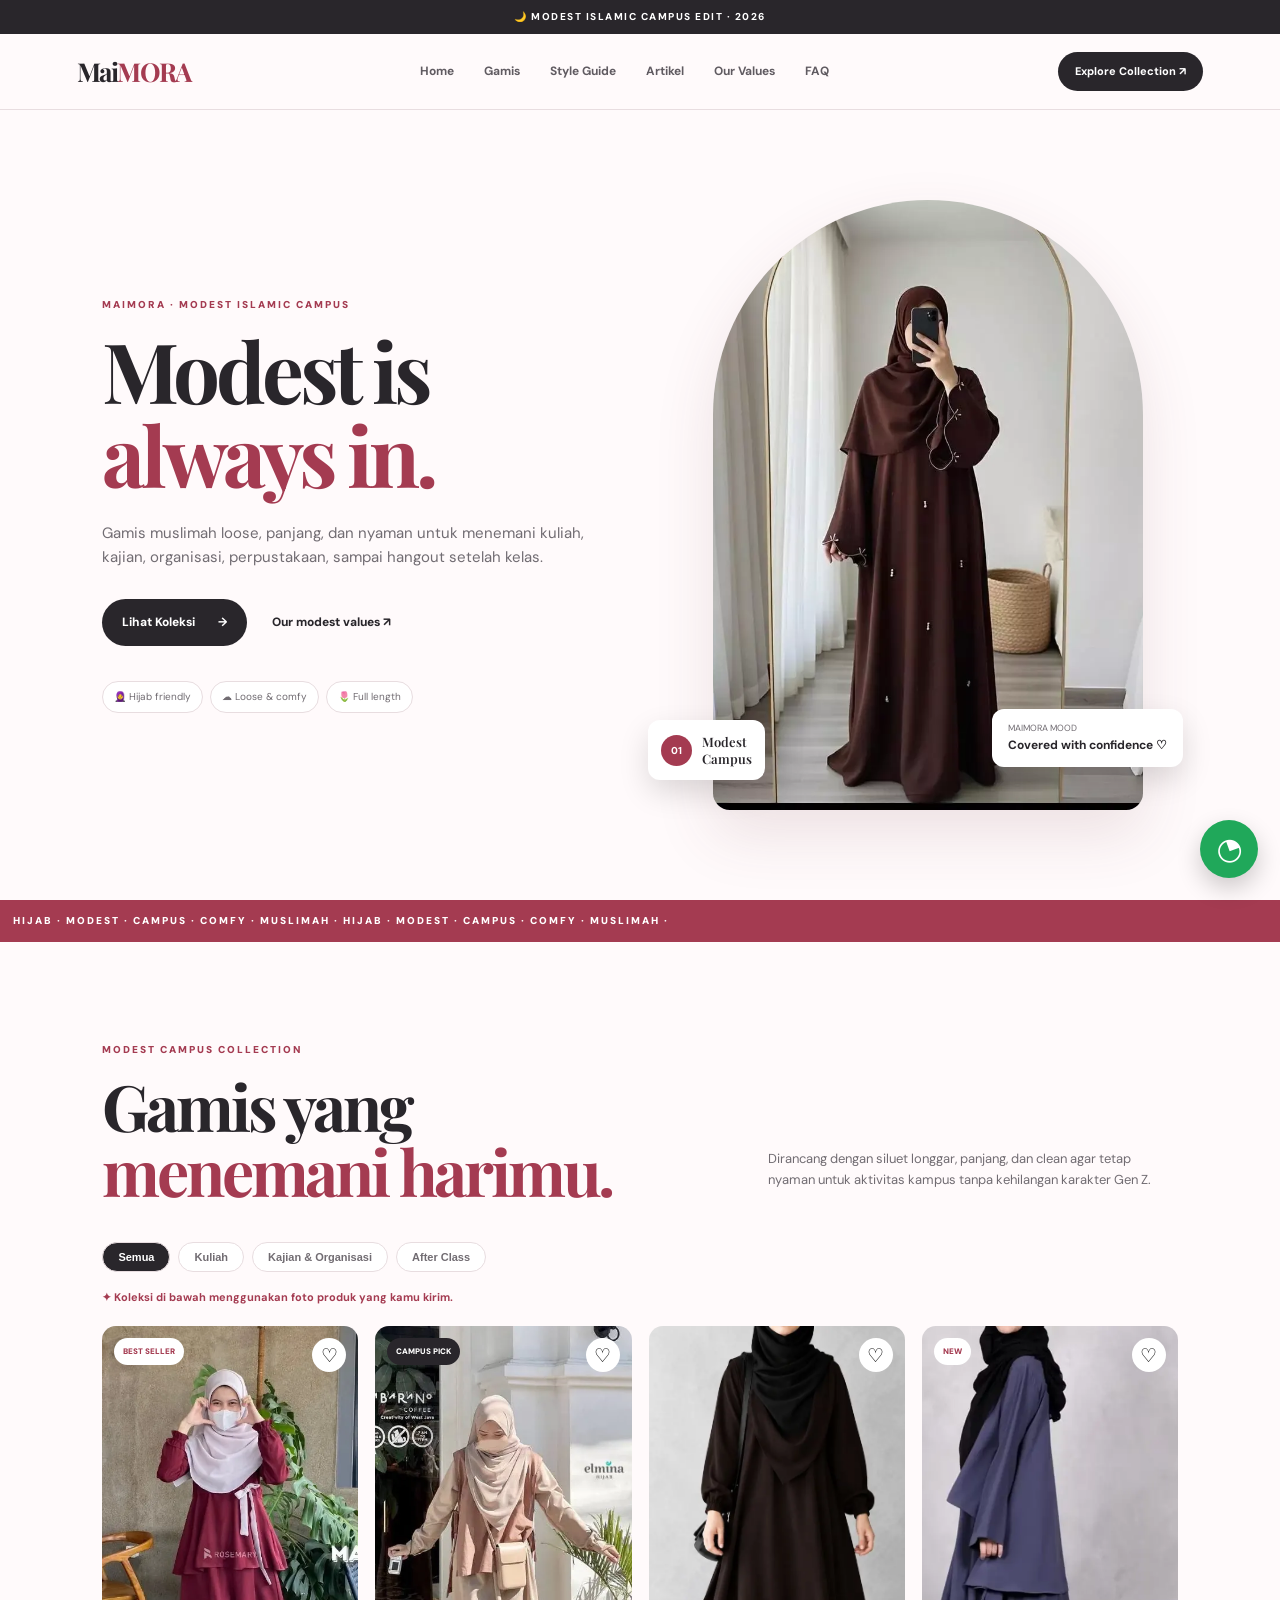
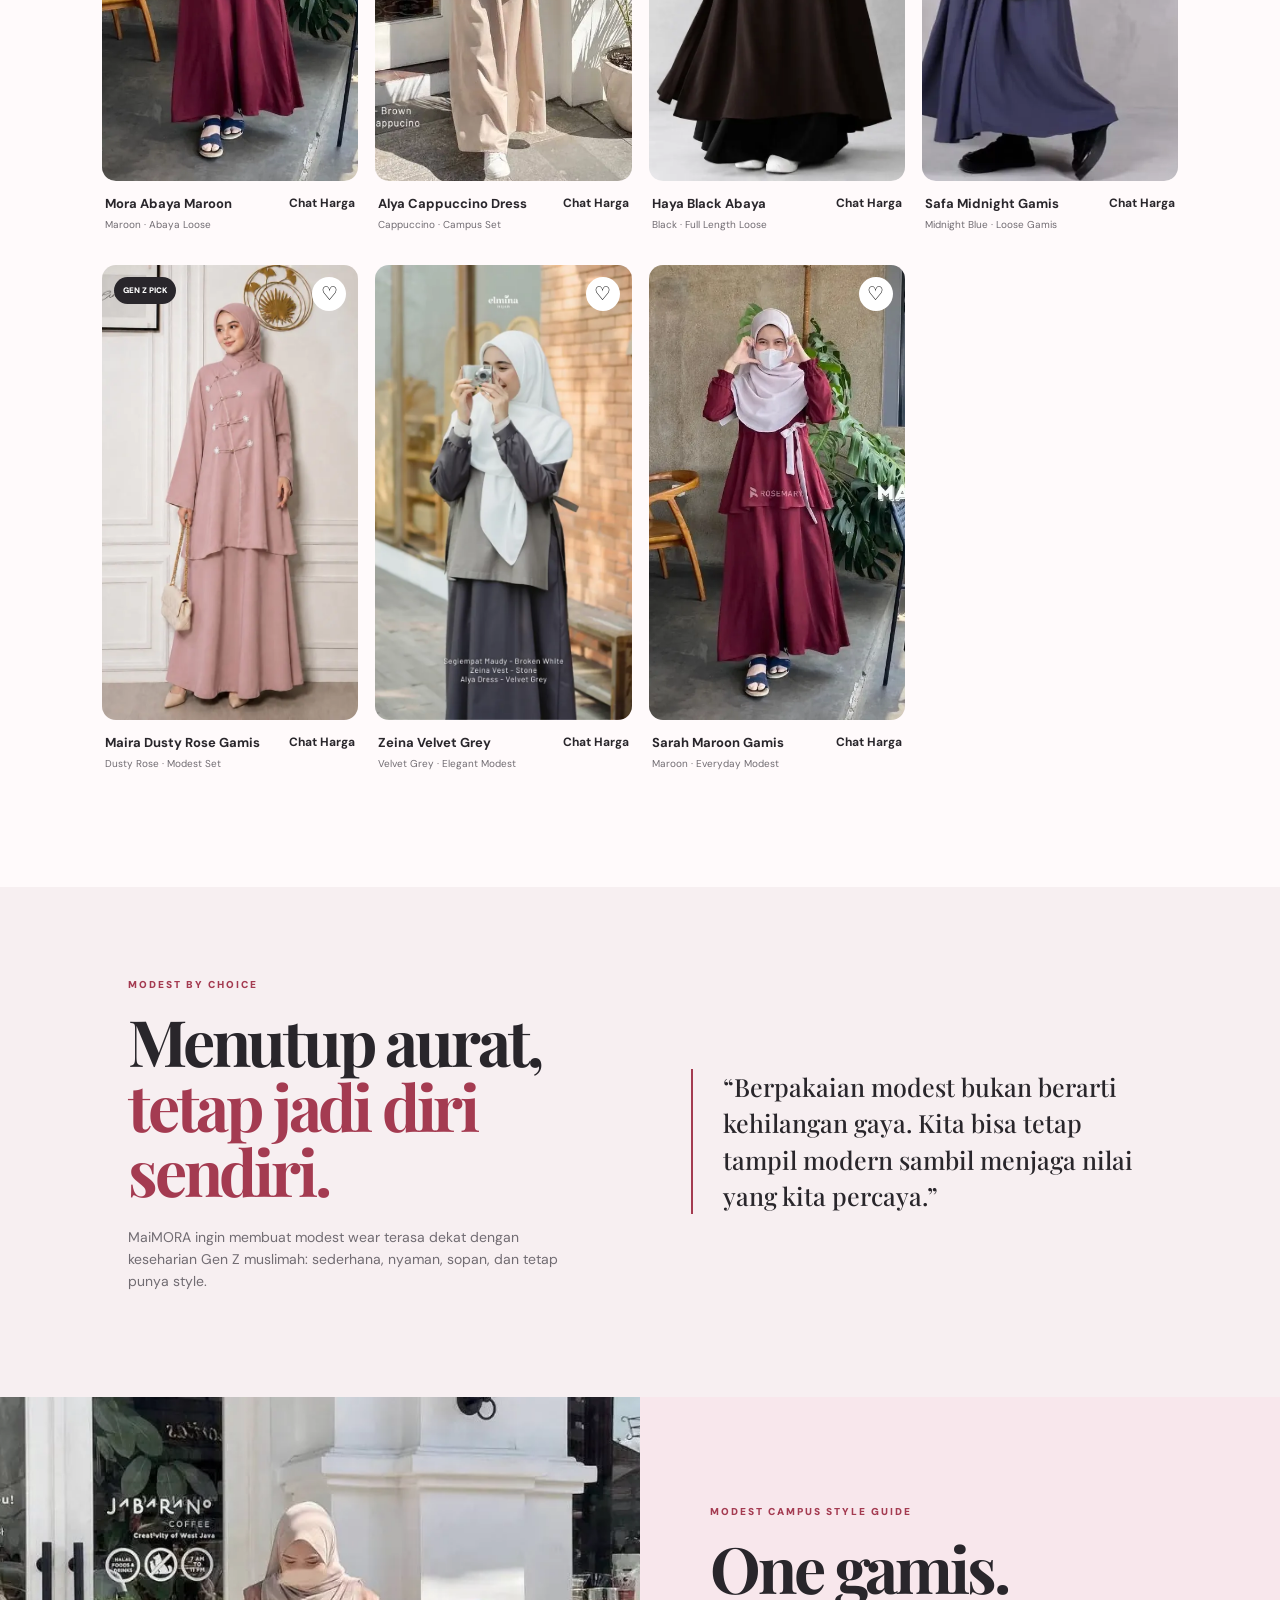
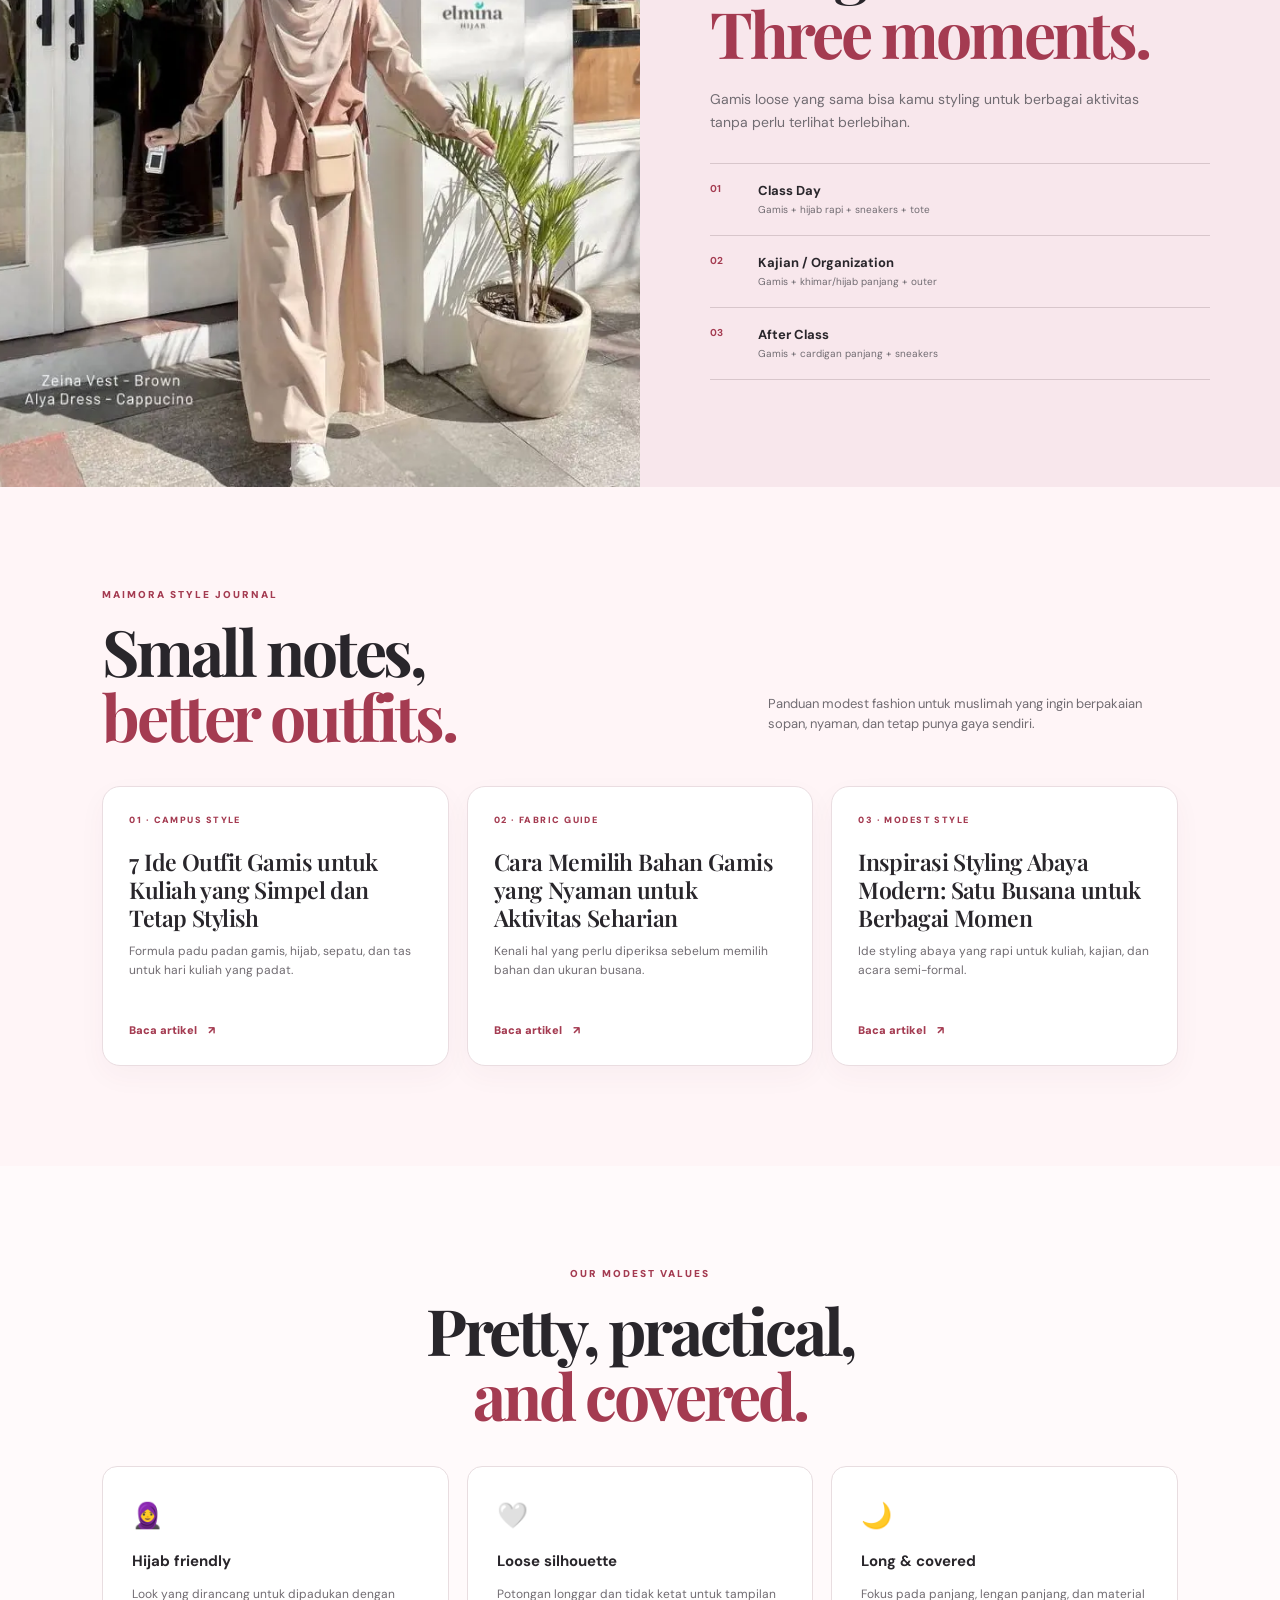
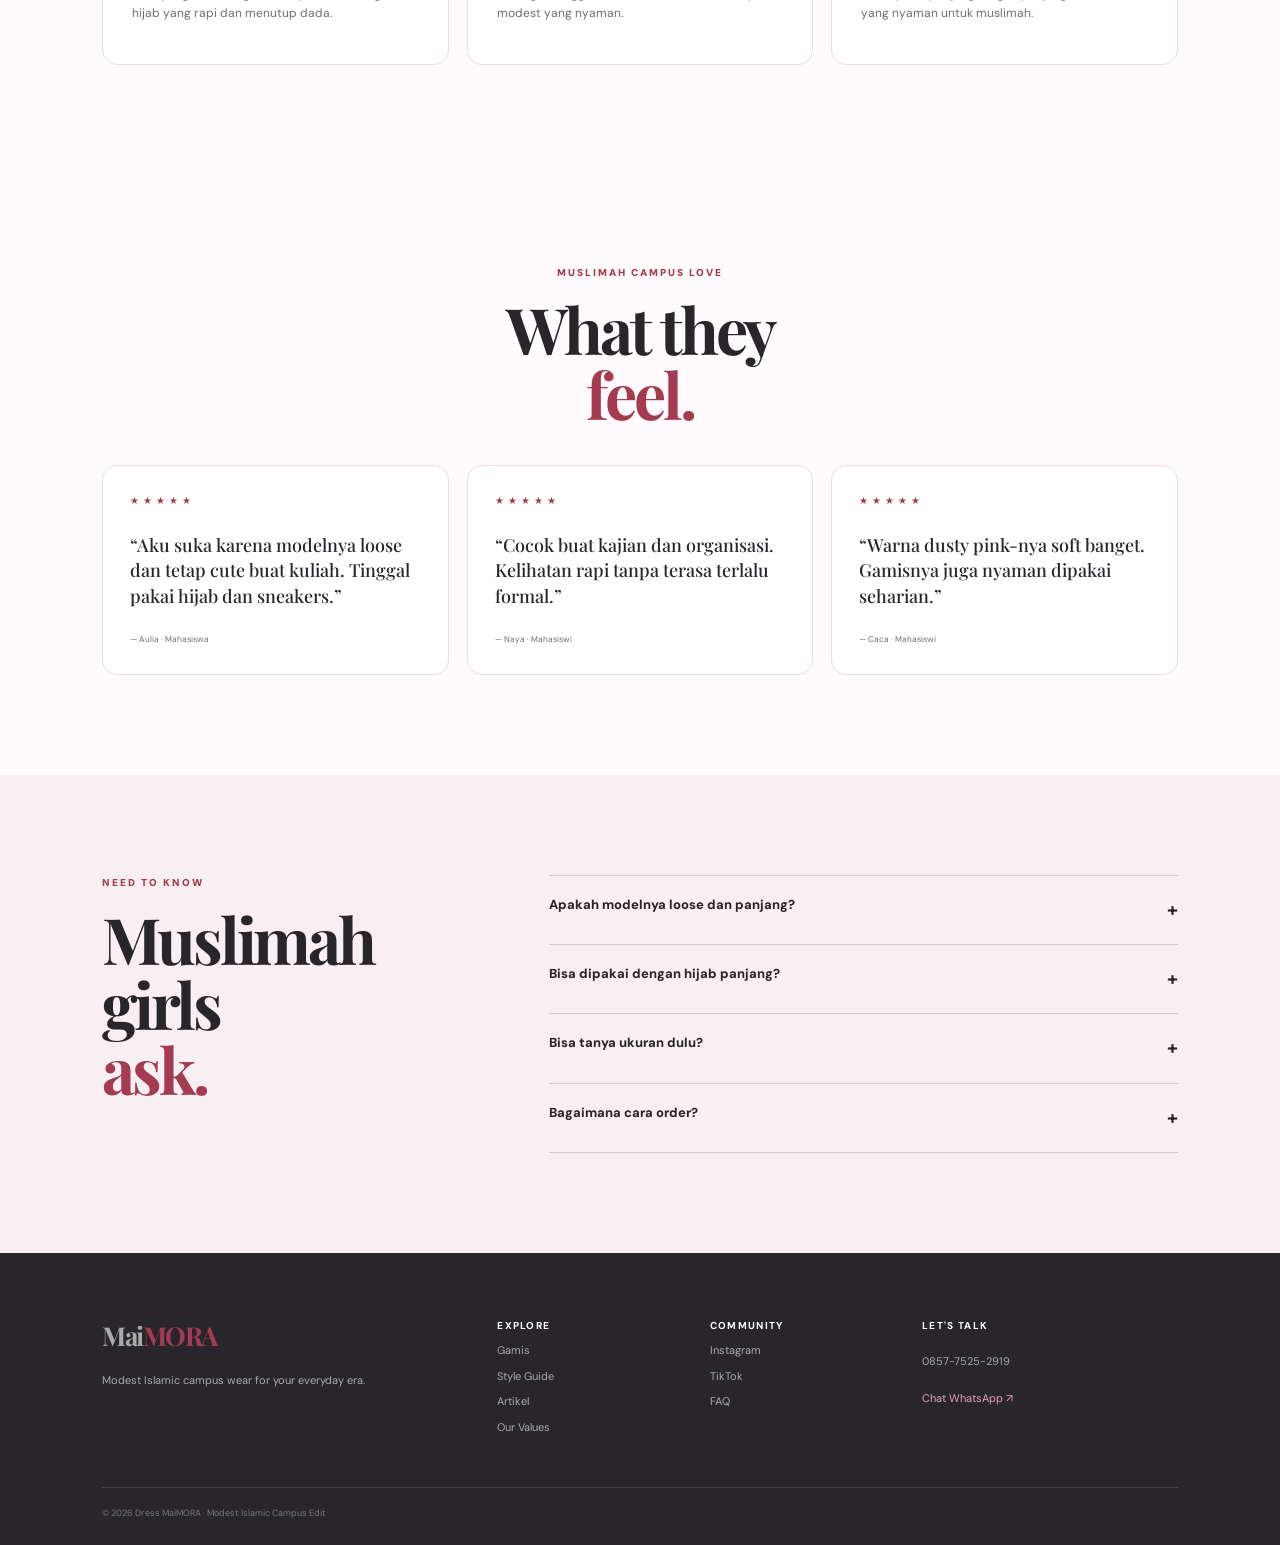
==== commit 30f96b01: "Add files via upload" ====
--- a/index.html
+++ b/index.html
@@ -1,11 +1,11 @@
-<!doctype html><html lang="id"><head><meta charset="utf-8"><meta name="viewport" content="width=device-width,initial-scale=1"><meta name="description" content="Temukan gamis muslimah modern untuk kuliah, kajian, dan aktivitas harian. Baca panduan outfit modest, memilih bahan nyaman, dan styling abaya dari MaiMORA Dress."><meta name="robots" content="index,follow,max-image-preview:large"><link rel="canonical" href="https://USERNAME.github.io/REPOSITORY/"><meta property="og:type" content="website"><meta property="og:title" content="MaiMORA Dress — Gamis Muslimah untuk Kampus & Harian"><meta property="og:description" content="Inspirasi modest fashion Gen Z: gamis nyaman, outfit kuliah, dan styling abaya." ><meta property="og:url" content="https://USERNAME.github.io/REPOSITORY/"><title>MaiMORA Dress | Gamis Muslimah Modern untuk Kuliah & Harian</title><link rel="preconnect" href="https://fonts.googleapis.com"><link rel="preconnect" href="https://fonts.gstatic.com" crossorigin><link href="https://fonts.googleapis.com/css2?family=DM+Sans:wght@400;500;600;700;800&family=Playfair+Display:wght@500;600;700&display=swap" rel="stylesheet"><link rel="stylesheet" href="style.css"></head>
+<!doctype html><html lang="id"><head><meta charset="utf-8"><meta name="viewport" content="width=device-width,initial-scale=1"><meta name="description" content="Temukan gamis muslimah modern untuk kuliah, kajian, dan aktivitas harian. Baca panduan outfit modest, memilih bahan nyaman, dan styling abaya dari MaiMORA Dress."><meta name="robots" content="index,follow,max-image-preview:large"><link rel="canonical" href="https://maimora.my.id/"><meta property="og:type" content="website"><meta property="og:title" content="MaiMORA Dress — Gamis Muslimah untuk Kampus & Harian"><meta property="og:description" content="Inspirasi modest fashion Gen Z: gamis nyaman, outfit kuliah, dan styling abaya." ><meta property="og:url" content="https://maimora.my.id/"><title>MaiMORA Dress | Gamis Muslimah Modern untuk Kuliah & Harian</title><link rel="preconnect" href="https://fonts.googleapis.com"><link rel="preconnect" href="https://fonts.gstatic.com" crossorigin><link href="https://fonts.googleapis.com/css2?family=DM+Sans:wght@400;500;600;700;800&family=Playfair+Display:wght@500;600;700&display=swap" rel="stylesheet"><link rel="stylesheet" href="style.css"></head>
 <body>
 <div class="topbar">🌙 MODEST ISLAMIC CAMPUS EDIT · 2026</div>
 <header><a class="logo" href="#home">Mai<span>MORA</span></a><button class="menu" aria-label="Buka menu">☰</button><nav><a href="#home">Home</a><a href="#collection">Gamis</a><a href="#style">Style Guide</a><a href="#artikel">Artikel</a><a href="#values">Our Values</a><a href="#faq">FAQ</a></nav><a class="shop" href="#collection">Explore Collection ↗</a></header>
 <main id="home">
 <section class="hero">
 <div class="hero-copy"><p class="eyebrow">MAIMORA · MODEST ISLAMIC CAMPUS</p><h1>Modest is<br><em>always in.</em></h1><p class="lead">Gamis muslimah loose, panjang, dan nyaman untuk menemani kuliah, kajian, organisasi, perpustakaan, sampai hangout setelah kelas.</p><div class="actions"><a class="btn" href="#collection">Lihat Koleksi <b>→</b></a><a class="link" href="#values">Our modest values ↗</a></div><div class="chips"><span>🧕 Hijab friendly</span><span>☁ Loose & comfy</span><span>🌷 Full length</span></div></div>
-<div class="hero-art"><div class="hero-photo"><img src="assets/01-noor-chocolate-abaya.png" alt="Gamis abaya cokelat muslimah"></div><div class="quote-card"><small>MAIMORA MOOD</small><strong>Covered with confidence ♡</strong></div><div class="new-card"><b>01</b><span>Modest<br>Campus</span></div></div>
+<div class="hero-art"><div class="hero-photo"><img src="assets/01-noor-chocolate-abaya.webp" alt="Gamis abaya cokelat muslimah" width="1024" height="1024" fetchpriority="high" decoding="async"></div><div class="quote-card"><small>MAIMORA MOOD</small><strong>Covered with confidence ♡</strong></div><div class="new-card"><b>01</b><span>Modest<br>Campus</span></div></div>
 </section>
 <div class="ticker">HIJAB · MODEST · CAMPUS · COMFY · MUSLIMAH · HIJAB · MODEST · CAMPUS · COMFY · MUSLIMAH ·</div>
 
@@ -13,18 +13,18 @@
 <div class="heading"><div><p class="eyebrow">MODEST CAMPUS COLLECTION</p><h2>Gamis yang<br><em>menemani harimu.</em></h2></div><p>Dirancang dengan siluet longgar, panjang, dan clean agar tetap nyaman untuk aktivitas kampus tanpa kehilangan karakter Gen Z.</p></div>
 <div class="filters"><button class="active" data-filter="all">Semua</button><button data-filter="daily">Kuliah</button><button data-filter="event">Kajian & Organisasi</button><button data-filter="hangout">After Class</button></div>
 <p class="collection-note">✦ Koleksi di bawah menggunakan foto produk yang kamu kirim.</p><div class="products">
-<article class="product" data-cat="event"><div class="pic"><img src="assets/05-sarah-maroon-gamis.png" alt="Gamis muslimah maroon potongan panjang untuk acara dan aktivitas harian"><span>BEST SELLER</span><button class="fav">♡</button></div><div class="info"><div><h3>Mora Abaya Maroon</h3><p>Maroon · Abaya Loose</p></div><b>Chat Harga</b></div></article>
-<article class="product" data-cat="hangout"><div class="pic"><img src="assets/02-cappuccino-campus.png" alt="Gamis cappuccino muslimah untuk campus"><span class="dark">CAMPUS PICK</span><button class="fav">♡</button></div><div class="info"><div><h3>Alya Cappuccino Dress</h3><p>Cappuccino · Campus Set</p></div><b>Chat Harga</b></div></article>
-<article class="product" data-cat="daily"><div class="pic"><img src="assets/02-haya-black-abaya.png" alt="Gamis abaya hitam muslimah"><button class="fav">♡</button></div><div class="info"><div><h3>Haya Black Abaya</h3><p>Black · Full Length Loose</p></div><b>Chat Harga</b></div></article>
-<article class="product" data-cat="daily"><div class="pic"><img src="assets/03-safa-midnight-gamis.png" alt="Gamis navy gelap muslimah"><span>NEW</span><button class="fav">♡</button></div><div class="info"><div><h3>Safa Midnight Gamis</h3><p>Midnight Blue · Loose Gamis</p></div><b>Chat Harga</b></div></article>
-<article class="product" data-cat="hangout"><div class="pic"><img src="assets/04-maira-dusty-rose-gamis.png" alt="Gamis dusty rose muslimah"><span class="dark">GEN Z PICK</span><button class="fav">♡</button></div><div class="info"><div><h3>Maira Dusty Rose Gamis</h3><p>Dusty Rose · Modest Set</p></div><b>Chat Harga</b></div></article>
-<article class="product" data-cat="event"><div class="pic"><img src="assets/06-grey-velvet.png" alt="Gamis grey velvet muslimah"><button class="fav">♡</button></div><div class="info"><div><h3>Zeina Velvet Grey</h3><p>Velvet Grey · Elegant Modest</p></div><b>Chat Harga</b></div></article>
-<article class="product" data-cat="daily"><div class="pic"><img src="assets/05-sarah-maroon-gamis.png" alt="Gamis maroon muslimah"><button class="fav">♡</button></div><div class="info"><div><h3>Sarah Maroon Gamis</h3><p>Maroon · Everyday Modest</p></div><b>Chat Harga</b></div></article>
+<article class="product" data-cat="event"><div class="pic"><img loading="lazy" decoding="async" width="800" height="800" src="assets/05-sarah-maroon-gamis.webp" alt="Gamis muslimah maroon potongan panjang untuk acara dan aktivitas harian"><span>BEST SELLER</span><button class="fav">♡</button></div><div class="info"><div><h3>Mora Abaya Maroon</h3><p>Maroon · Abaya Loose</p></div><b>Chat Harga</b></div></article>
+<article class="product" data-cat="hangout"><div class="pic"><img loading="lazy" decoding="async" width="769" height="769" src="assets/02-cappuccino-campus.webp" alt="Gamis cappuccino muslimah untuk campus"><span class="dark">CAMPUS PICK</span><button class="fav">♡</button></div><div class="info"><div><h3>Alya Cappuccino Dress</h3><p>Cappuccino · Campus Set</p></div><b>Chat Harga</b></div></article>
+<article class="product" data-cat="daily"><div class="pic"><img loading="lazy" decoding="async" width="1024" height="1024" src="assets/02-haya-black-abaya.webp" alt="Gamis abaya hitam muslimah"><button class="fav">♡</button></div><div class="info"><div><h3>Haya Black Abaya</h3><p>Black · Full Length Loose</p></div><b>Chat Harga</b></div></article>
+<article class="product" data-cat="daily"><div class="pic"><img loading="lazy" decoding="async" width="800" height="800" src="assets/03-safa-midnight-gamis.webp" alt="Gamis navy gelap muslimah"><span>NEW</span><button class="fav">♡</button></div><div class="info"><div><h3>Safa Midnight Gamis</h3><p>Midnight Blue · Loose Gamis</p></div><b>Chat Harga</b></div></article>
+<article class="product" data-cat="hangout"><div class="pic"><img loading="lazy" decoding="async" width="768" height="1024" src="assets/04-maira-dusty-rose-gamis.webp" alt="Gamis dusty rose muslimah"><span class="dark">GEN Z PICK</span><button class="fav">♡</button></div><div class="info"><div><h3>Maira Dusty Rose Gamis</h3><p>Dusty Rose · Modest Set</p></div><b>Chat Harga</b></div></article>
+<article class="product" data-cat="event"><div class="pic"><img loading="lazy" decoding="async" width="1024" height="1024" src="assets/06-grey-velvet.webp" alt="Gamis grey velvet muslimah"><button class="fav">♡</button></div><div class="info"><div><h3>Zeina Velvet Grey</h3><p>Velvet Grey · Elegant Modest</p></div><b>Chat Harga</b></div></article>
+<article class="product" data-cat="daily"><div class="pic"><img loading="lazy" decoding="async" width="800" height="800" src="assets/05-sarah-maroon-gamis.webp" alt="Gamis maroon muslimah"><button class="fav">♡</button></div><div class="info"><div><h3>Sarah Maroon Gamis</h3><p>Maroon · Everyday Modest</p></div><b>Chat Harga</b></div></article>
 </div></section>
 
 <section class="islamic-note"><div><p class="eyebrow">MODEST BY CHOICE</p><h2>Menutup aurat,<br><em>tetap jadi diri sendiri.</em></h2><p>MaiMORA ingin membuat modest wear terasa dekat dengan keseharian Gen Z muslimah: sederhana, nyaman, sopan, dan tetap punya style.</p></div><div class="dua">“Berpakaian modest bukan berarti kehilangan gaya. Kita bisa tetap tampil modern sambil menjaga nilai yang kita percaya.”</div></section>
 
-<section class="split" id="style"><div class="split-img"><img src="assets/02-cappuccino-campus.png" alt="Inspirasi outfit modest campus muslimah"></div><div class="split-copy"><p class="eyebrow">MODEST CAMPUS STYLE GUIDE</p><h2>One gamis.<br><em>Three moments.</em></h2><p>Gamis loose yang sama bisa kamu styling untuk berbagai aktivitas tanpa perlu terlihat berlebihan.</p><div class="moods"><div><b>01</b><span><strong>Class Day</strong><small>Gamis + hijab rapi + sneakers + tote</small></span></div><div><b>02</b><span><strong>Kajian / Organization</strong><small>Gamis + khimar/hijab panjang + outer</small></span></div><div><b>03</b><span><strong>After Class</strong><small>Gamis + cardigan panjang + sneakers</small></span></div></div></div></section>
+<section class="split" id="style"><div class="split-img"><img loading="lazy" decoding="async" width="769" height="769" src="assets/02-cappuccino-campus.webp" alt="Inspirasi outfit modest campus muslimah"></div><div class="split-copy"><p class="eyebrow">MODEST CAMPUS STYLE GUIDE</p><h2>One gamis.<br><em>Three moments.</em></h2><p>Gamis loose yang sama bisa kamu styling untuk berbagai aktivitas tanpa perlu terlihat berlebihan.</p><div class="moods"><div><b>01</b><span><strong>Class Day</strong><small>Gamis + hijab rapi + sneakers + tote</small></span></div><div><b>02</b><span><strong>Kajian / Organization</strong><small>Gamis + khimar/hijab panjang + outer</small></span></div><div><b>03</b><span><strong>After Class</strong><small>Gamis + cardigan panjang + sneakers</small></span></div></div></div></section>
 
 <section class="section blog-section" id="artikel"><div class="heading"><div><p class="eyebrow">MAIMORA STYLE JOURNAL</p><h2>Small notes,<br><em>better outfits.</em></h2></div><p>Panduan modest fashion untuk muslimah yang ingin berpakaian sopan, nyaman, dan tetap punya gaya sendiri.</p></div><div class="blog-grid">
 <article class="blog-card"><div class="blog-number">01 · CAMPUS STYLE</div><h3>7 Ide Outfit Gamis untuk Kuliah yang Simpel dan Tetap Stylish</h3><p>Formula padu padan gamis, hijab, sepatu, dan tas untuk hari kuliah yang padat.</p><a href="artikel/outfit-gamis-untuk-kuliah.html">Baca artikel <span>↗</span></a></article>
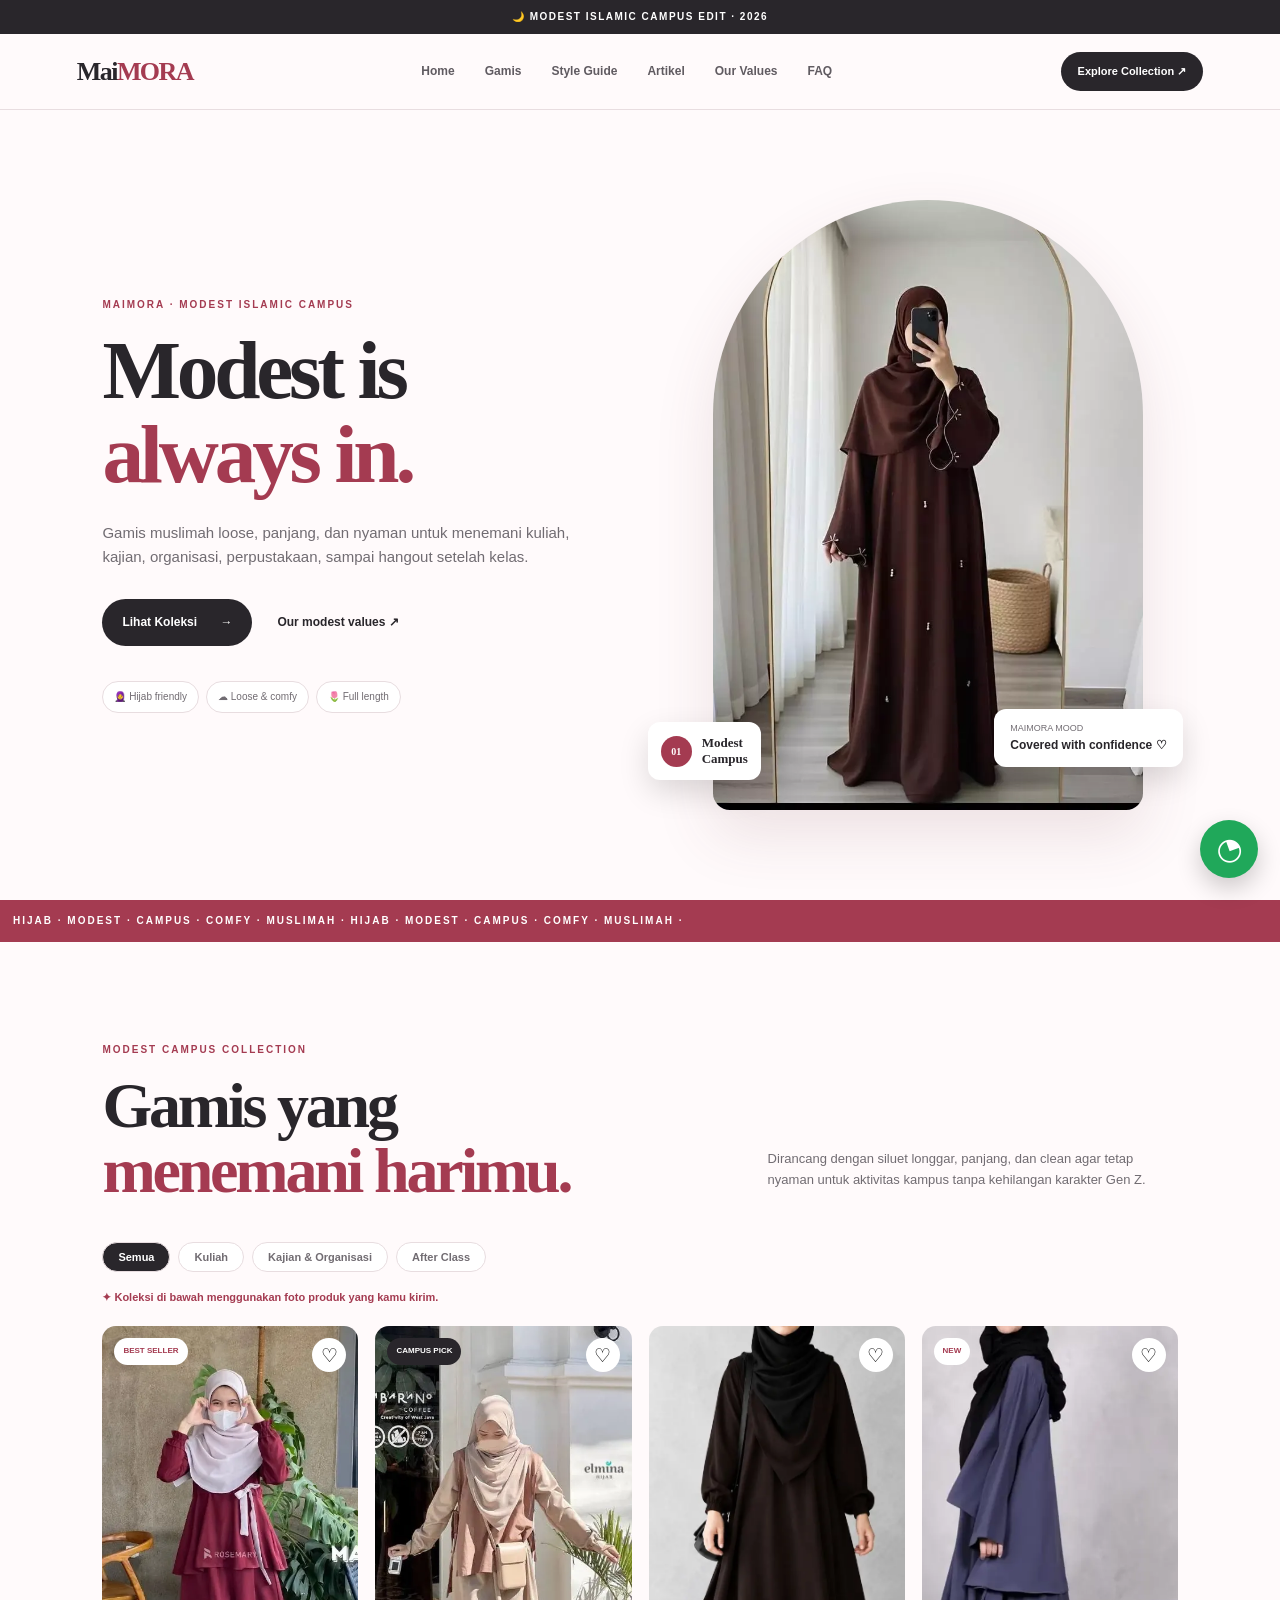
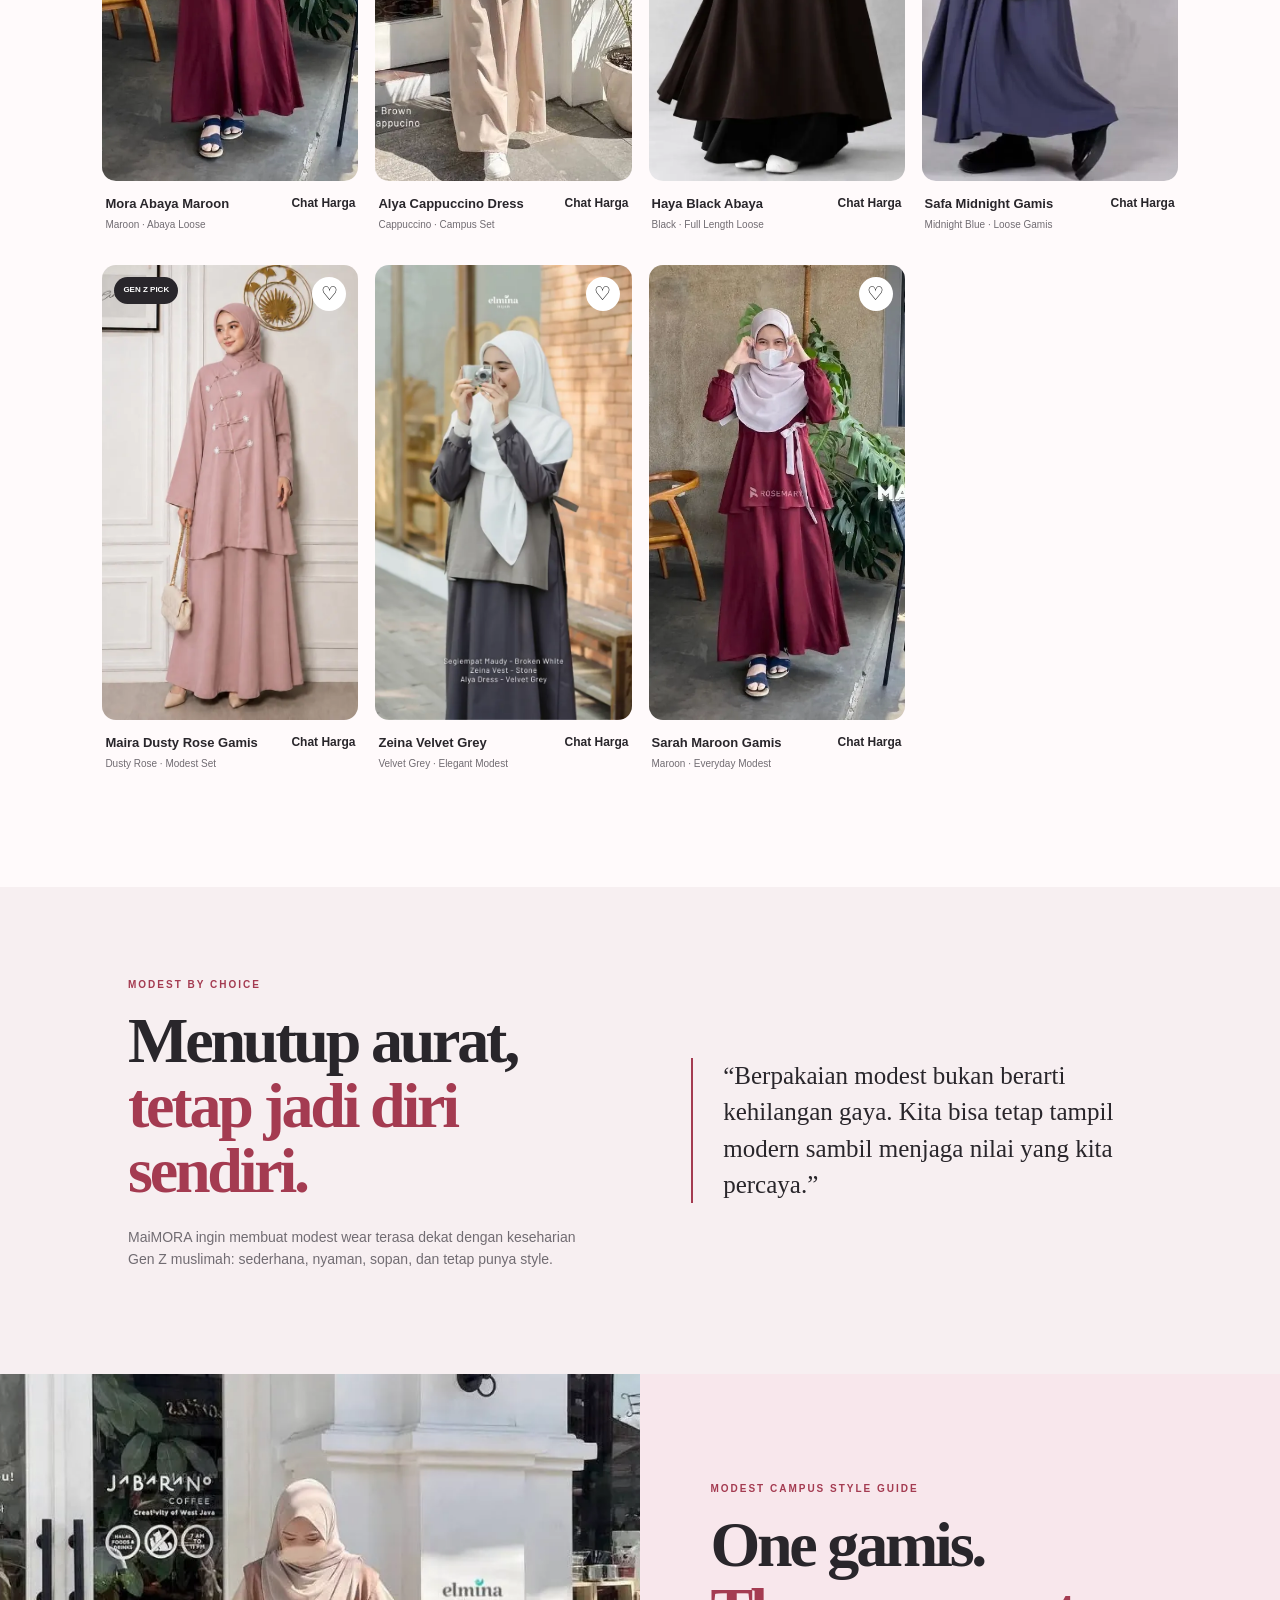
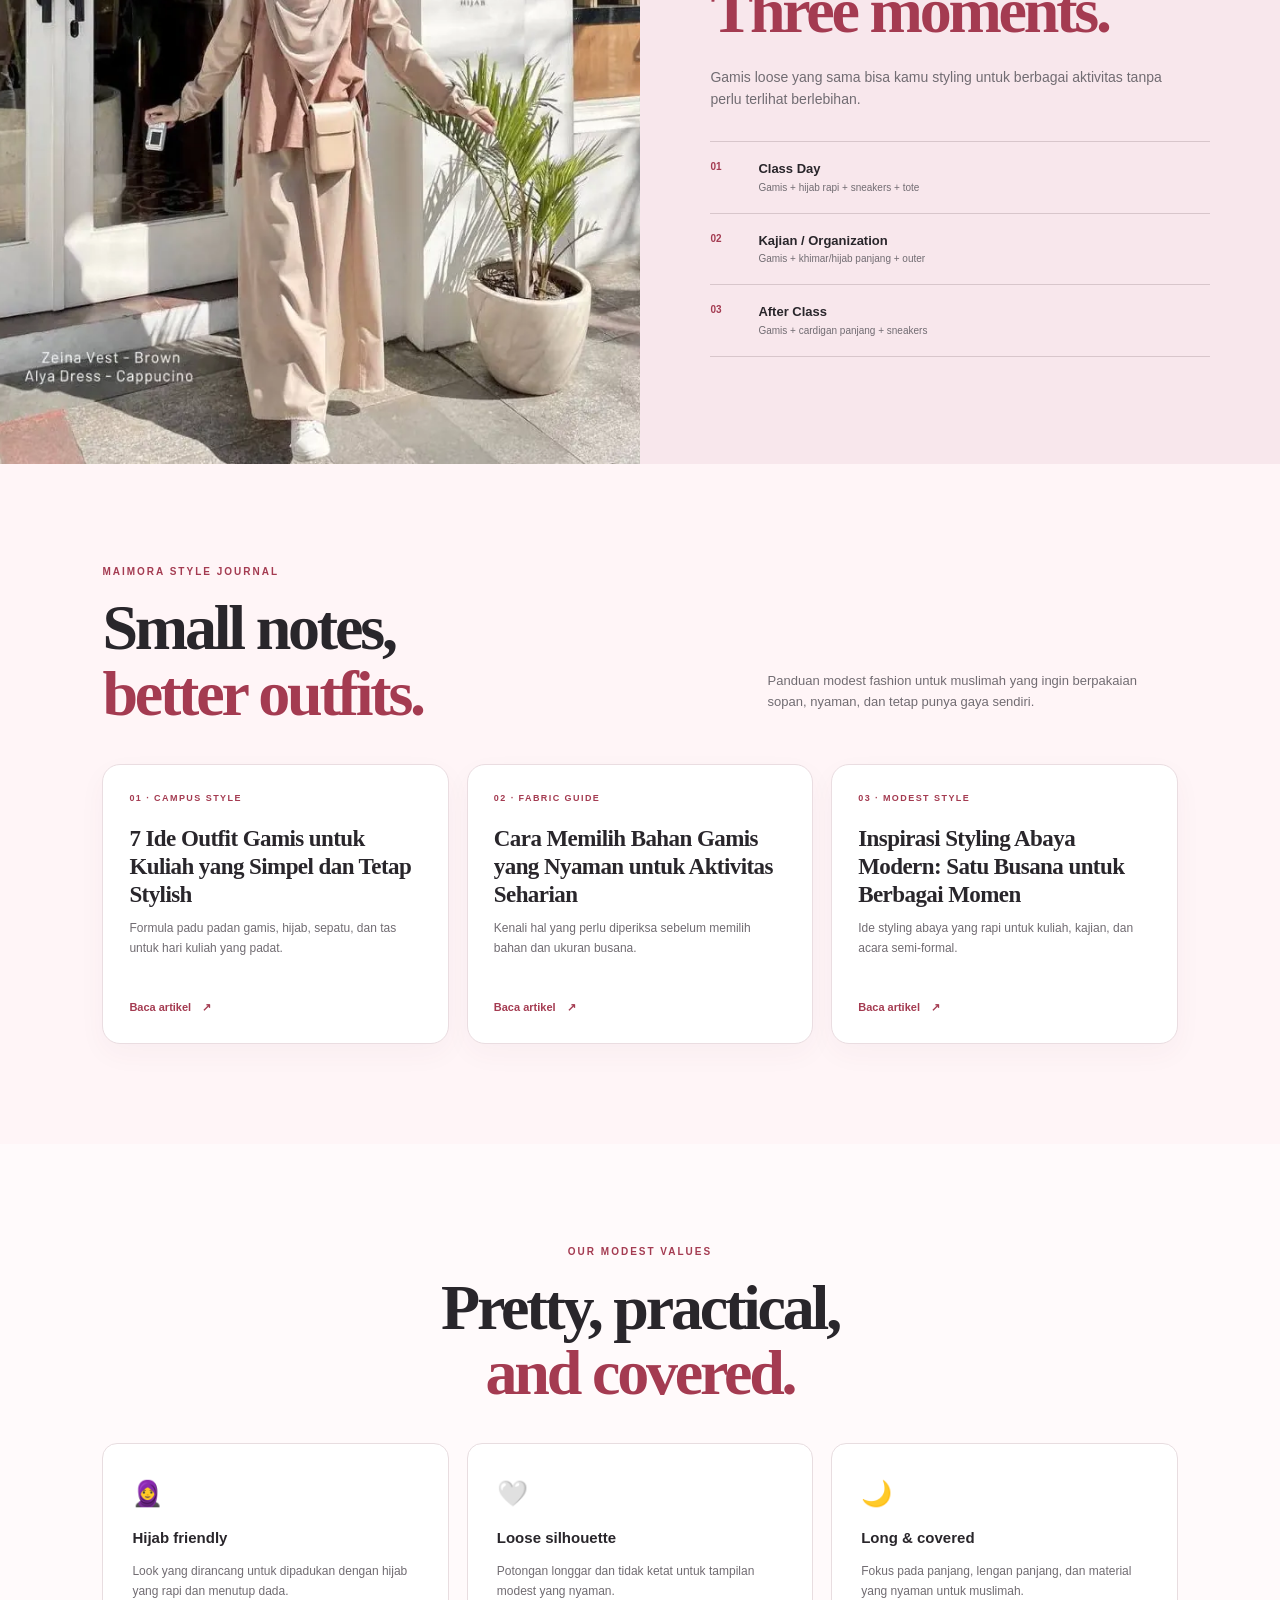
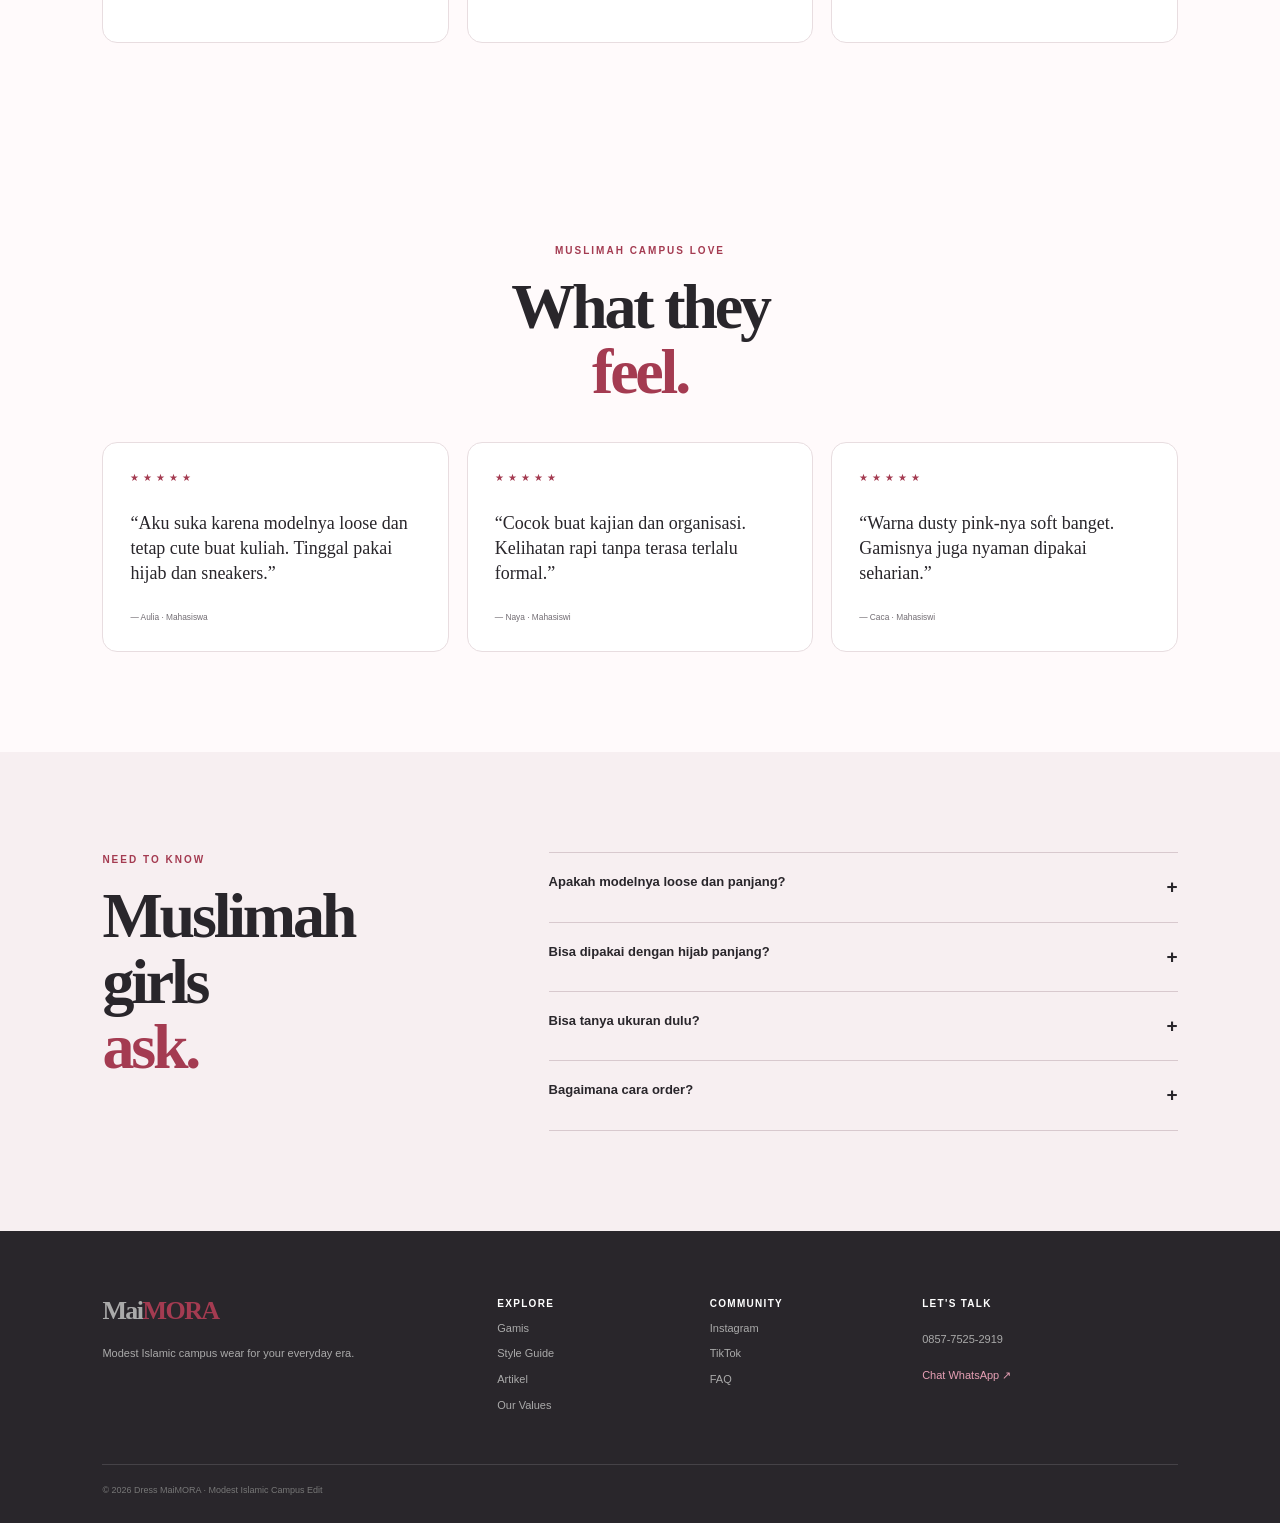
==== commit 0040a04a: "Add files via upload" ====
--- a/index.html
+++ b/index.html
@@ -1,11 +1,11 @@
-<!doctype html><html lang="id"><head><meta charset="utf-8"><meta name="viewport" content="width=device-width,initial-scale=1"><meta name="description" content="Temukan gamis muslimah modern untuk kuliah, kajian, dan aktivitas harian. Baca panduan outfit modest, memilih bahan nyaman, dan styling abaya dari MaiMORA Dress."><meta name="robots" content="index,follow,max-image-preview:large"><link rel="canonical" href="https://maimora.my.id/"><meta property="og:type" content="website"><meta property="og:title" content="MaiMORA Dress — Gamis Muslimah untuk Kampus & Harian"><meta property="og:description" content="Inspirasi modest fashion Gen Z: gamis nyaman, outfit kuliah, dan styling abaya." ><meta property="og:url" content="https://maimora.my.id/"><title>MaiMORA Dress | Gamis Muslimah Modern untuk Kuliah & Harian</title><link rel="preconnect" href="https://fonts.googleapis.com"><link rel="preconnect" href="https://fonts.gstatic.com" crossorigin><link href="https://fonts.googleapis.com/css2?family=DM+Sans:wght@400;500;600;700;800&family=Playfair+Display:wght@500;600;700&display=swap" rel="stylesheet"><link rel="stylesheet" href="style.css"></head>
+<!doctype html><html lang="id"><head><meta charset="utf-8"><meta name="viewport" content="width=device-width,initial-scale=1"><meta name="description" content="Temukan gamis muslimah modern untuk kuliah, kajian, dan aktivitas harian. Baca panduan outfit modest, memilih bahan nyaman, dan styling abaya dari MaiMORA Dress."><meta name="robots" content="index,follow,max-image-preview:large"><link rel="canonical" href="https://maimora.my.id/"><meta property="og:type" content="website"><meta property="og:title" content="MaiMORA Dress — Gamis Muslimah untuk Kampus & Harian"><meta property="og:description" content="Inspirasi modest fashion Gen Z: gamis nyaman, outfit kuliah, dan styling abaya." ><meta property="og:url" content="https://maimora.my.id/"><title>MaiMORA Dress | Gamis Muslimah Modern untuk Kuliah & Harian</title><link rel="preload" as="image" href="assets/01-noor-chocolate-abaya.webp" fetchpriority="high"><link rel="stylesheet" href="style.css"></head>
 <body>
 <div class="topbar">🌙 MODEST ISLAMIC CAMPUS EDIT · 2026</div>
 <header><a class="logo" href="#home">Mai<span>MORA</span></a><button class="menu" aria-label="Buka menu">☰</button><nav><a href="#home">Home</a><a href="#collection">Gamis</a><a href="#style">Style Guide</a><a href="#artikel">Artikel</a><a href="#values">Our Values</a><a href="#faq">FAQ</a></nav><a class="shop" href="#collection">Explore Collection ↗</a></header>
 <main id="home">
 <section class="hero">
 <div class="hero-copy"><p class="eyebrow">MAIMORA · MODEST ISLAMIC CAMPUS</p><h1>Modest is<br><em>always in.</em></h1><p class="lead">Gamis muslimah loose, panjang, dan nyaman untuk menemani kuliah, kajian, organisasi, perpustakaan, sampai hangout setelah kelas.</p><div class="actions"><a class="btn" href="#collection">Lihat Koleksi <b>→</b></a><a class="link" href="#values">Our modest values ↗</a></div><div class="chips"><span>🧕 Hijab friendly</span><span>☁ Loose & comfy</span><span>🌷 Full length</span></div></div>
-<div class="hero-art"><div class="hero-photo"><img src="assets/01-noor-chocolate-abaya.webp" alt="Gamis abaya cokelat muslimah" width="1024" height="1024" fetchpriority="high" decoding="async"></div><div class="quote-card"><small>MAIMORA MOOD</small><strong>Covered with confidence ♡</strong></div><div class="new-card"><b>01</b><span>Modest<br>Campus</span></div></div>
+<div class="hero-art"><div class="hero-photo"><img src="assets/01-noor-chocolate-abaya.webp" alt="Gamis abaya cokelat muslimah" width="1024" height="1024" fetchpriority="high" loading="eager"></div><div class="quote-card"><small>MAIMORA MOOD</small><strong>Covered with confidence ♡</strong></div><div class="new-card"><b>01</b><span>Modest<br>Campus</span></div></div>
 </section>
 <div class="ticker">HIJAB · MODEST · CAMPUS · COMFY · MUSLIMAH · HIJAB · MODEST · CAMPUS · COMFY · MUSLIMAH ·</div>
 
--- a/style.css
+++ b/style.css
@@ -1,4 +1,4 @@
-*{box-sizing:border-box}html{scroll-behavior:smooth}body{margin:0;background:#fffafb;color:#29262b;font-family:"DM Sans",sans-serif;line-height:1.6}a{text-decoration:none;color:inherit}img{display:block;width:100%;height:100%;object-fit:cover}.topbar{background:#29262b;color:#fff;text-align:center;padding:9px;font-size:10px;font-weight:800;letter-spacing:.15em}.logo{font:700 26px "Playfair Display",serif;letter-spacing:-.06em}.logo span,em{color:#a43b51;font-style:normal}header{height:76px;padding:0 6%;display:flex;align-items:center;justify-content:space-between;position:sticky;top:0;z-index:20;background:#fffafbf2;backdrop-filter:blur(15px);border-bottom:1px solid #e8dde0}nav{display:flex;gap:30px}nav a{font-size:12px;font-weight:700;color:#605b61}.shop,.btn{background:#29262b;color:#fff;border-radius:99px}.shop{font-size:11px;padding:11px 17px;font-weight:800}.menu{display:none;border:0;background:none;font-size:24px}.hero{min-height:calc(100vh - 110px);padding:55px 8%;display:grid;grid-template-columns:1fr 1fr;align-items:center;gap:7%}.eyebrow{color:#a43b51;font-size:10px;letter-spacing:.2em;font-weight:900;margin:0 0 15px}h1,h2{font-family:"Playfair Display",serif;line-height:1.02;letter-spacing:-.05em}h1{font-size:clamp(50px,6.5vw,88px);margin:0}h2{font-size:clamp(40px,5vw,64px);margin:0}.lead{color:#716c72;max-width:570px;font-size:15px;margin:24px 0 30px}.actions{display:flex;gap:25px;align-items:center}.btn{padding:14px 20px;font-size:12px;font-weight:800}.btn b{margin-left:20px}.link{font-size:12px;font-weight:800}.chips{display:flex;gap:7px;flex-wrap:wrap;margin-top:35px}.chips span{font-size:10px;color:#716c72;border:1px solid #e8dde0;background:#fff;padding:7px 11px;border-radius:99px}.hero-art{height:610px;position:relative;display:flex;justify-content:center}.hero-photo{height:100%;width:min(450px,86%);border-radius:230px 230px 18px 18px;overflow:hidden;box-shadow:0 25px 60px #6e344220}.quote-card{position:absolute;right:-1%;bottom:43px;background:#fff;border-radius:12px;padding:12px 16px;box-shadow:0 12px 30px #0002;display:flex;flex-direction:column}.quote-card small{font-size:9px;color:#716c72}.quote-card strong{font-size:12px}.new-card{position:absolute;left:-30px;bottom:30px;background:#fff;padding:13px;border-radius:12px;box-shadow:0 12px 30px #0002;display:flex;align-items:center;gap:10px;font:600 13px "Playfair Display",serif}.new-card b{width:31px;height:31px;background:#a43b51;color:#fff;border-radius:50%;display:grid;place-items:center;font:800 10px "DM Sans"}.ticker{background:#a43b51;color:#fff;overflow:hidden;white-space:nowrap;padding:13px;font-size:10px;font-weight:900;letter-spacing:.2em}.ticker span{display:inline-block;animation:scroll 24s linear infinite}@keyframes scroll{to{transform:translateX(-30%)}}.section{padding:100px 8%}.heading{display:flex;justify-content:space-between;align-items:end;gap:35px;margin-bottom:38px}.heading>p{max-width:410px;color:#716c72;font-size:13px}.center{justify-content:center;text-align:center}.filters{display:flex;gap:8px;flex-wrap:wrap;margin-bottom:25px}.filters button{border:1px solid #e8dde0;background:#fff;color:#716c72;padding:8px 15px;border-radius:99px;font-size:11px;font-weight:800;cursor:pointer}.filters button.active{background:#29262b;color:#fff}.products{display:grid;grid-template-columns:repeat(4,1fr);gap:17px}.pic{height:455px;border-radius:14px;overflow:hidden;position:relative;background:#eee}.pic img{transition:.45s}.product:hover .pic img{transform:scale(1.04)}.pic>span{position:absolute;top:12px;left:12px;background:#fff;color:#a43b51;border-radius:99px;padding:7px 9px;font-size:8px;font-weight:900}.pic>span.dark{background:#29262b;color:#fff}.fav{position:absolute;right:12px;top:12px;width:34px;height:34px;border:0;border-radius:50%;background:#fff;font-size:19px;cursor:pointer}.fav.active{background:#a43b51;color:#fff}.info{display:flex;justify-content:space-between;gap:10px;padding:13px 3px}.info h3{font-size:13px;margin:0}.info p{font-size:10px;color:#716c72;margin:2px 0}.info>b{font-size:12px}.product.hide{display:none}.islamic-note{padding:90px 10%;display:grid;grid-template-columns:1fr 1fr;gap:10%;background:#f7eff1;align-items:center}.islamic-note p:not(.eyebrow){color:#716c72;font-size:14px;max-width:530px;margin-top:22px}.dua{font:500 25px/1.45 "Playfair Display",serif;border-left:2px solid #a43b51;padding-left:30px}.split{display:grid;grid-template-columns:1fr 1fr;background:#f8e7ec}.split-img{height:690px}.split-copy{padding:80px 11%;display:flex;flex-direction:column;justify-content:center}.split-copy>p:not(.eyebrow){color:#716c72;font-size:14px;max-width:470px;margin:23px 0 30px}.moods{border-top:1px solid #d8c6cb}.moods>div{display:grid;grid-template-columns:38px 1fr;gap:10px;padding:17px 0;border-bottom:1px solid #d8c6cb}.moods b{color:#a43b51;font-size:10px}.moods strong,.moods small{display:block}.moods strong{font-size:13px}.moods small{font-size:10px;color:#716c72}.reason-grid,.review-grid{display:grid;grid-template-columns:repeat(3,1fr);gap:18px}.reason-grid div{background:#fff;border:1px solid #e8dde0;border-radius:15px;padding:29px}.reason-grid i{font-style:normal;font-size:25px}.reason-grid h3{font-size:15px;margin:13px 0 6px}.reason-grid p{font-size:12px;color:#716c72}.review-grid blockquote{margin:0;background:#fff;border:1px solid #e8dde0;border-radius:15px;padding:27px;min-height:210px;display:flex;flex-direction:column;color:#a43b51;letter-spacing:4px;font-size:10px}.review-grid p{font:500 18px/1.4 "Playfair Display",serif;color:#29262b;letter-spacing:0;margin:auto 0}.review-grid small{color:#716c72;letter-spacing:0}.faq{display:grid;grid-template-columns:.7fr 1.3fr;gap:10%;background:#f7eff1}.faqs details{border-top:1px solid #d8c9ce;padding:19px 0}.faqs details:last-child{border-bottom:1px solid #d8c9ce}.faqs summary{list-style:none;cursor:pointer;display:flex;justify-content:space-between;font-size:13px;font-weight:800}.faqs summary::-webkit-details-marker{display:none}.faqs summary b{font-size:19px}.faqs p{font-size:12px;color:#716c72}footer{background:#29262b;color:#fff;padding:65px 8% 25px;display:grid;grid-template-columns:2fr 1fr 1fr 1.4fr;gap:30px}footer>div{display:flex;flex-direction:column;gap:8px}footer b{font-size:10px;letter-spacing:.13em;text-transform:uppercase}footer p,footer a{font-size:11px;color:#aaa}.wa-link{color:#e7a0b5!important}.copy{grid-column:1/-1;border-top:1px solid #454247;padding-top:18px;color:#777;font-size:9px;margin-top:20px}.wa{position:fixed;right:22px;bottom:22px;width:58px;height:58px;border-radius:50%;background:#20a85a;color:#fff;display:grid;place-items:center;z-index:50;box-shadow:0 10px 25px #0003}.wa>span{font-size:30px;transform:rotate(-20deg)}.wa em{position:absolute;right:68px;background:#29262b;color:#fff;padding:7px 10px;border-radius:7px;font:10px "DM Sans";white-space:nowrap;opacity:0;transition:.2s}.wa:hover em{opacity:1}.up{position:fixed;right:28px;bottom:93px;width:40px;height:40px;border:0;border-radius:50%;background:#fff;box-shadow:0 5px 18px #0002;opacity:0;pointer-events:none}.up.show{opacity:1;pointer-events:auto}@media(max-width:900px){nav{gap:15px}.hero{padding:50px 6%;gap:4%}.hero-art{height:520px}.products{grid-template-columns:repeat(2,1fr)}.section{padding:80px 6%}}@media(max-width:700px){header{height:68px}.menu{display:block}.shop{display:none}nav{display:none;position:absolute;top:68px;left:0;right:0;background:#fffafb;padding:20px 7%;flex-direction:column;border-bottom:1px solid #e8dde0}nav.open{display:flex}.hero{grid-template-columns:1fr;padding:48px 6%}.hero-art{height:470px;margin-top:20px}.hero-photo{width:78%}.new-card{left:0}.quote-card{right:0}.heading{display:block}.heading>p{margin-top:15px}.islamic-note{grid-template-columns:1fr;gap:35px;padding:70px 8%}.dua{font-size:21px}.split{grid-template-columns:1fr}.split-img{height:450px}.split-copy{padding:65px 8%}.reason-grid,.review-grid{grid-template-columns:1fr}.faq{grid-template-columns:1fr;gap:35px}footer{grid-template-columns:1fr 1fr;padding:55px 7%}}@media(max-width:450px){h1{font-size:48px}.products{gap:12px}.pic{height:285px}.info{display:block}.info>b{display:block;margin-top:5px}.wa{right:15px;bottom:16px}.wa em{display:none}footer{grid-template-columns:1fr}.copy{grid-column:auto}}
+*{box-sizing:border-box}html{scroll-behavior:smooth}body{margin:0;background:#fffafb;color:#29262b;font-family:Arial,Helvetica,sans-serif;line-height:1.6}a{text-decoration:none;color:inherit}img{display:block;width:100%;height:100%;object-fit:cover}.topbar{background:#29262b;color:#fff;text-align:center;padding:9px;font-size:10px;font-weight:800;letter-spacing:.15em}.logo{font:700 26px Georgia,"Times New Roman",serif;letter-spacing:-.06em}.logo span,em{color:#a43b51;font-style:normal}header{height:76px;padding:0 6%;display:flex;align-items:center;justify-content:space-between;position:sticky;top:0;z-index:20;background:#fffafbf2;backdrop-filter:blur(15px);border-bottom:1px solid #e8dde0}nav{display:flex;gap:30px}nav a{font-size:12px;font-weight:700;color:#605b61}.shop,.btn{background:#29262b;color:#fff;border-radius:99px}.shop{font-size:11px;padding:11px 17px;font-weight:800}.menu{display:none;border:0;background:none;font-size:24px}.hero{min-height:calc(100vh - 110px);padding:55px 8%;display:grid;grid-template-columns:1fr 1fr;align-items:center;gap:7%}.eyebrow{color:#a43b51;font-size:10px;letter-spacing:.2em;font-weight:900;margin:0 0 15px}h1,h2{font-family:Georgia,"Times New Roman",serif;line-height:1.02;letter-spacing:-.05em}h1{font-size:clamp(50px,6.5vw,88px);margin:0}h2{font-size:clamp(40px,5vw,64px);margin:0}.lead{color:#716c72;max-width:570px;font-size:15px;margin:24px 0 30px}.actions{display:flex;gap:25px;align-items:center}.btn{padding:14px 20px;font-size:12px;font-weight:800}.btn b{margin-left:20px}.link{font-size:12px;font-weight:800}.chips{display:flex;gap:7px;flex-wrap:wrap;margin-top:35px}.chips span{font-size:10px;color:#716c72;border:1px solid #e8dde0;background:#fff;padding:7px 11px;border-radius:99px}.hero-art{height:610px;position:relative;display:flex;justify-content:center}.hero-photo{height:100%;width:min(450px,86%);border-radius:230px 230px 18px 18px;overflow:hidden;box-shadow:0 25px 60px #6e344220}.quote-card{position:absolute;right:-1%;bottom:43px;background:#fff;border-radius:12px;padding:12px 16px;box-shadow:0 12px 30px #0002;display:flex;flex-direction:column}.quote-card small{font-size:9px;color:#716c72}.quote-card strong{font-size:12px}.new-card{position:absolute;left:-30px;bottom:30px;background:#fff;padding:13px;border-radius:12px;box-shadow:0 12px 30px #0002;display:flex;align-items:center;gap:10px;font:600 13px Georgia,"Times New Roman",serif}.new-card b{width:31px;height:31px;background:#a43b51;color:#fff;border-radius:50%;display:grid;place-items:center;font:800 10px "DM Sans"}.ticker{background:#a43b51;color:#fff;overflow:hidden;white-space:nowrap;padding:13px;font-size:10px;font-weight:900;letter-spacing:.2em}.ticker span{display:inline-block;animation:scroll 24s linear infinite}@keyframes scroll{to{transform:translateX(-30%)}}.section{padding:100px 8%}.heading{display:flex;justify-content:space-between;align-items:end;gap:35px;margin-bottom:38px}.heading>p{max-width:410px;color:#716c72;font-size:13px}.center{justify-content:center;text-align:center}.filters{display:flex;gap:8px;flex-wrap:wrap;margin-bottom:25px}.filters button{border:1px solid #e8dde0;background:#fff;color:#716c72;padding:8px 15px;border-radius:99px;font-size:11px;font-weight:800;cursor:pointer}.filters button.active{background:#29262b;color:#fff}.products{display:grid;grid-template-columns:repeat(4,1fr);gap:17px}.pic{height:455px;border-radius:14px;overflow:hidden;position:relative;background:#eee}.pic img{transition:.45s}.product:hover .pic img{transform:scale(1.04)}.pic>span{position:absolute;top:12px;left:12px;background:#fff;color:#a43b51;border-radius:99px;padding:7px 9px;font-size:8px;font-weight:900}.pic>span.dark{background:#29262b;color:#fff}.fav{position:absolute;right:12px;top:12px;width:34px;height:34px;border:0;border-radius:50%;background:#fff;font-size:19px;cursor:pointer}.fav.active{background:#a43b51;color:#fff}.info{display:flex;justify-content:space-between;gap:10px;padding:13px 3px}.info h3{font-size:13px;margin:0}.info p{font-size:10px;color:#716c72;margin:2px 0}.info>b{font-size:12px}.product.hide{display:none}.islamic-note{padding:90px 10%;display:grid;grid-template-columns:1fr 1fr;gap:10%;background:#f7eff1;align-items:center}.islamic-note p:not(.eyebrow){color:#716c72;font-size:14px;max-width:530px;margin-top:22px}.dua{font:500 25px/1.45 Georgia,"Times New Roman",serif;border-left:2px solid #a43b51;padding-left:30px}.split{display:grid;grid-template-columns:1fr 1fr;background:#f8e7ec}.split-img{height:690px}.split-copy{padding:80px 11%;display:flex;flex-direction:column;justify-content:center}.split-copy>p:not(.eyebrow){color:#716c72;font-size:14px;max-width:470px;margin:23px 0 30px}.moods{border-top:1px solid #d8c6cb}.moods>div{display:grid;grid-template-columns:38px 1fr;gap:10px;padding:17px 0;border-bottom:1px solid #d8c6cb}.moods b{color:#a43b51;font-size:10px}.moods strong,.moods small{display:block}.moods strong{font-size:13px}.moods small{font-size:10px;color:#716c72}.reason-grid,.review-grid{display:grid;grid-template-columns:repeat(3,1fr);gap:18px}.reason-grid div{background:#fff;border:1px solid #e8dde0;border-radius:15px;padding:29px}.reason-grid i{font-style:normal;font-size:25px}.reason-grid h3{font-size:15px;margin:13px 0 6px}.reason-grid p{font-size:12px;color:#716c72}.review-grid blockquote{margin:0;background:#fff;border:1px solid #e8dde0;border-radius:15px;padding:27px;min-height:210px;display:flex;flex-direction:column;color:#a43b51;letter-spacing:4px;font-size:10px}.review-grid p{font:500 18px/1.4 Georgia,"Times New Roman",serif;color:#29262b;letter-spacing:0;margin:auto 0}.review-grid small{color:#716c72;letter-spacing:0}.faq{display:grid;grid-template-columns:.7fr 1.3fr;gap:10%;background:#f7eff1}.faqs details{border-top:1px solid #d8c9ce;padding:19px 0}.faqs details:last-child{border-bottom:1px solid #d8c9ce}.faqs summary{list-style:none;cursor:pointer;display:flex;justify-content:space-between;font-size:13px;font-weight:800}.faqs summary::-webkit-details-marker{display:none}.faqs summary b{font-size:19px}.faqs p{font-size:12px;color:#716c72}footer{background:#29262b;color:#fff;padding:65px 8% 25px;display:grid;grid-template-columns:2fr 1fr 1fr 1.4fr;gap:30px}footer>div{display:flex;flex-direction:column;gap:8px}footer b{font-size:10px;letter-spacing:.13em;text-transform:uppercase}footer p,footer a{font-size:11px;color:#aaa}.wa-link{color:#e7a0b5!important}.copy{grid-column:1/-1;border-top:1px solid #454247;padding-top:18px;color:#777;font-size:9px;margin-top:20px}.wa{position:fixed;right:22px;bottom:22px;width:58px;height:58px;border-radius:50%;background:#20a85a;color:#fff;display:grid;place-items:center;z-index:50;box-shadow:0 10px 25px #0003}.wa>span{font-size:30px;transform:rotate(-20deg)}.wa em{position:absolute;right:68px;background:#29262b;color:#fff;padding:7px 10px;border-radius:7px;font:10px "DM Sans";white-space:nowrap;opacity:0;transition:.2s}.wa:hover em{opacity:1}.up{position:fixed;right:28px;bottom:93px;width:40px;height:40px;border:0;border-radius:50%;background:#fff;box-shadow:0 5px 18px #0002;opacity:0;pointer-events:none}.up.show{opacity:1;pointer-events:auto}@media(max-width:900px){nav{gap:15px}.hero{padding:50px 6%;gap:4%}.hero-art{height:520px}.products{grid-template-columns:repeat(2,1fr)}.section{padding:80px 6%}}@media(max-width:700px){header{height:68px}.menu{display:block}.shop{display:none}nav{display:none;position:absolute;top:68px;left:0;right:0;background:#fffafb;padding:20px 7%;flex-direction:column;border-bottom:1px solid #e8dde0}nav.open{display:flex}.hero{grid-template-columns:1fr;padding:48px 6%}.hero-art{height:470px;margin-top:20px}.hero-photo{width:78%}.new-card{left:0}.quote-card{right:0}.heading{display:block}.heading>p{margin-top:15px}.islamic-note{grid-template-columns:1fr;gap:35px;padding:70px 8%}.dua{font-size:21px}.split{grid-template-columns:1fr}.split-img{height:450px}.split-copy{padding:65px 8%}.reason-grid,.review-grid{grid-template-columns:1fr}.faq{grid-template-columns:1fr;gap:35px}footer{grid-template-columns:1fr 1fr;padding:55px 7%}}@media(max-width:450px){h1{font-size:48px}.products{gap:12px}.pic{height:285px}.info{display:block}.info>b{display:block;margin-top:5px}.wa{right:15px;bottom:16px}.wa em{display:none}footer{grid-template-columns:1fr}.copy{grid-column:auto}}
 .collection-note{font-size:11px;color:#a43b51;margin:-8px 0 20px;font-weight:700}
 
 .collection-note{font-size:11px;color:#a43b51;margin:-8px 0 20px;font-weight:700}
@@ -8,5 +8,5 @@
 @media(max-width:450px){.products{grid-template-columns:1fr 1fr}}
 
 /* SEO article cards */
-.blog-section{background:#fff5f7}.blog-grid{display:grid;grid-template-columns:repeat(3,minmax(0,1fr));gap:18px}.blog-card{display:flex;flex-direction:column;align-items:flex-start;min-height:280px;background:#fff;border:1px solid #eadde1;border-radius:18px;padding:26px;box-shadow:0 10px 28px #6e34420a}.blog-number{font-size:9px;letter-spacing:.16em;font-weight:900;color:#a43b51}.blog-card h3{font:600 23px/1.22 "Playfair Display",serif;margin:20px 0 10px;letter-spacing:-.025em}.blog-card p{font-size:12px;color:#716c72;margin:0 0 20px}.blog-card a{margin-top:auto;color:#a43b51;font-size:11px;font-weight:900}.blog-card a span{margin-left:8px}.blog-card:hover{transform:translateY(-3px);box-shadow:0 16px 34px #6e344215;transition:.2s}
+.blog-section{background:#fff5f7}.blog-grid{display:grid;grid-template-columns:repeat(3,minmax(0,1fr));gap:18px}.blog-card{display:flex;flex-direction:column;align-items:flex-start;min-height:280px;background:#fff;border:1px solid #eadde1;border-radius:18px;padding:26px;box-shadow:0 10px 28px #6e34420a}.blog-number{font-size:9px;letter-spacing:.16em;font-weight:900;color:#a43b51}.blog-card h3{font:600 23px/1.22 Georgia,"Times New Roman",serif;margin:20px 0 10px;letter-spacing:-.025em}.blog-card p{font-size:12px;color:#716c72;margin:0 0 20px}.blog-card a{margin-top:auto;color:#a43b51;font-size:11px;font-weight:900}.blog-card a span{margin-left:8px}.blog-card:hover{transform:translateY(-3px);box-shadow:0 16px 34px #6e344215;transition:.2s}
 @media(max-width:800px){.blog-grid{grid-template-columns:1fr}.blog-card{min-height:220px}}
